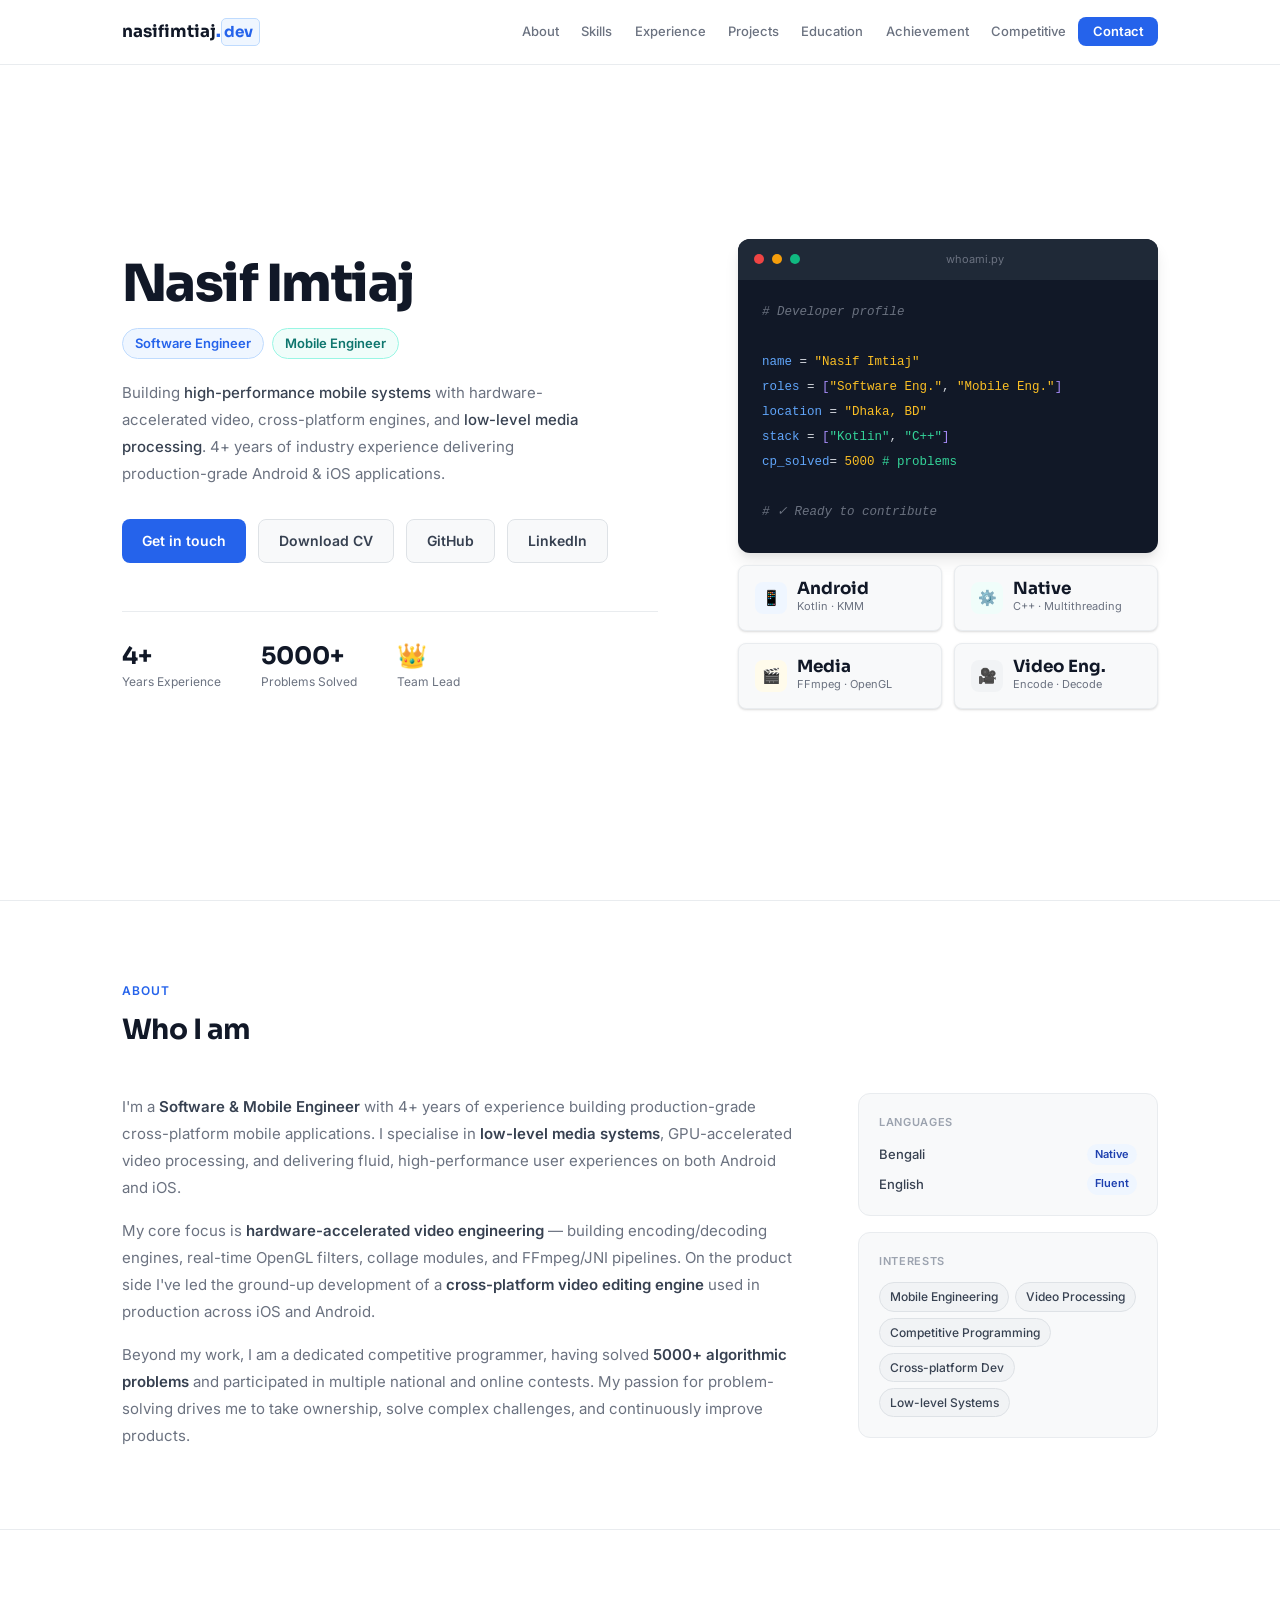
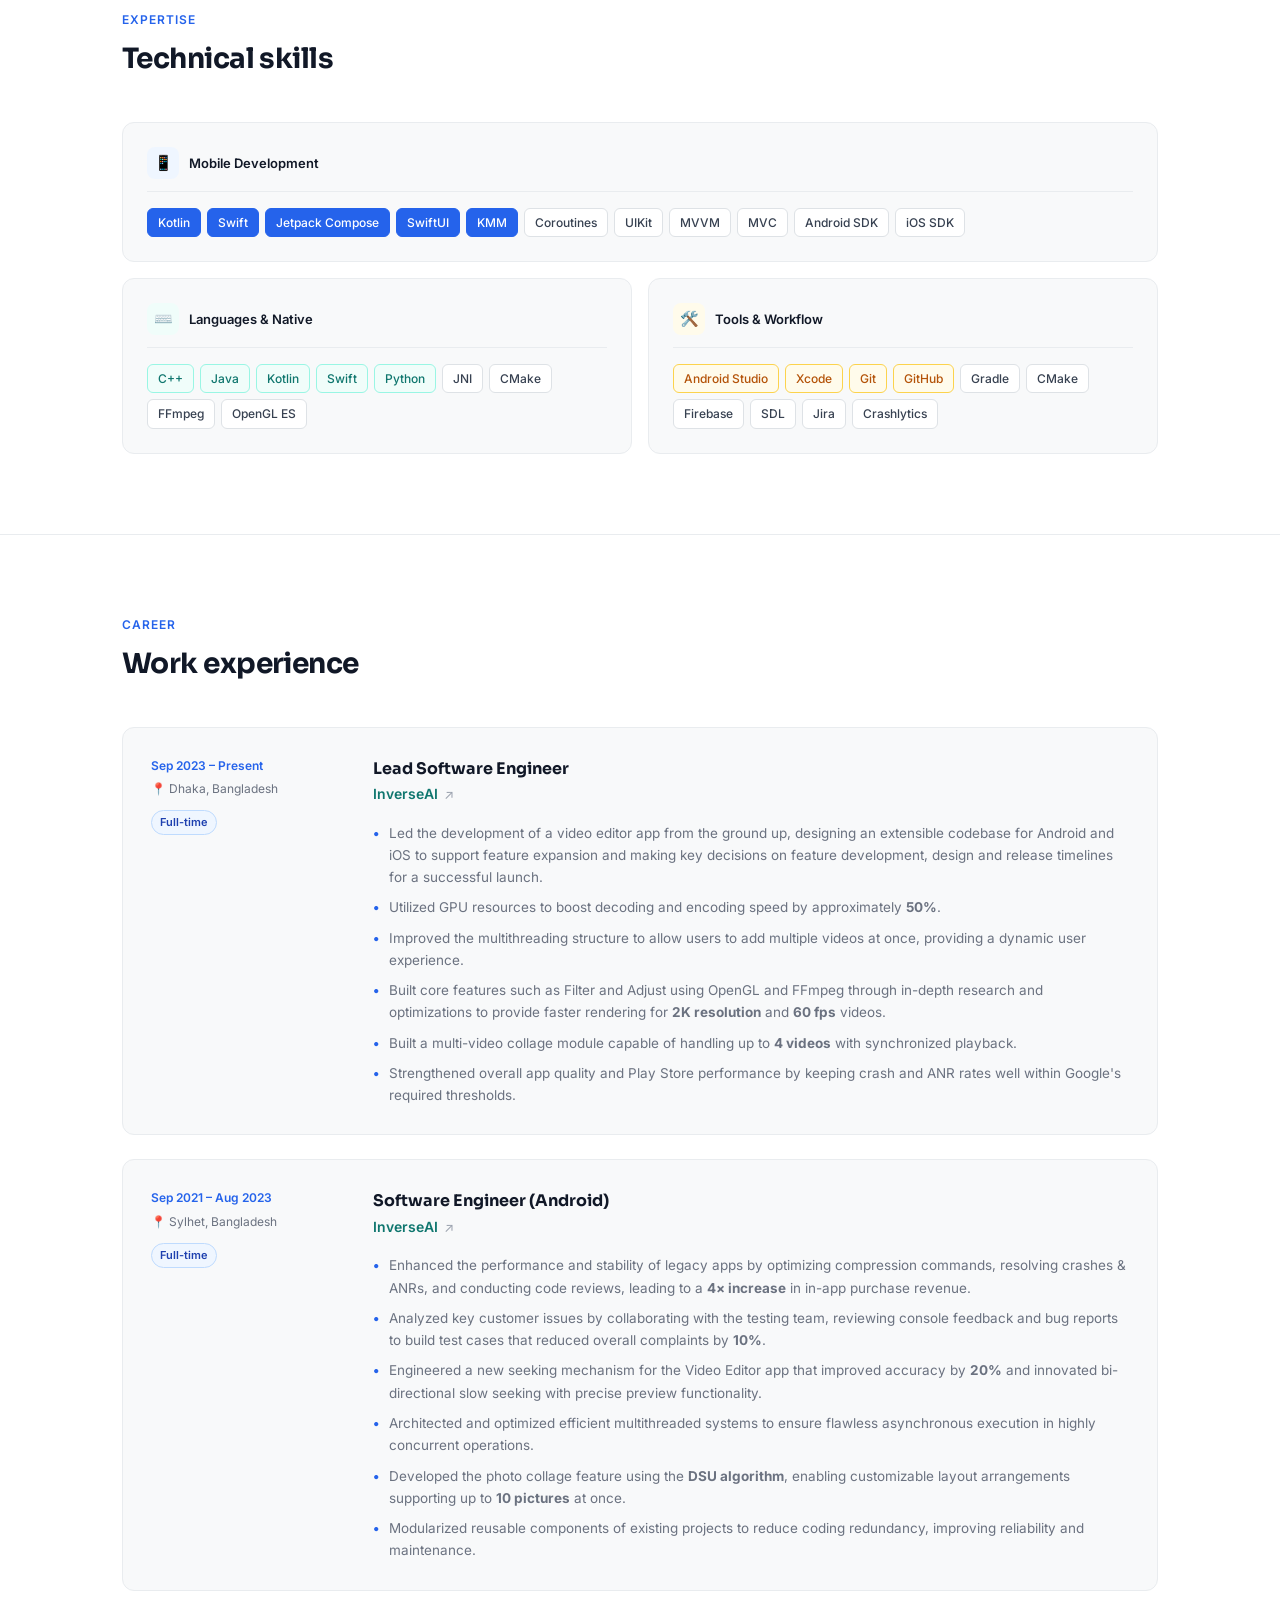
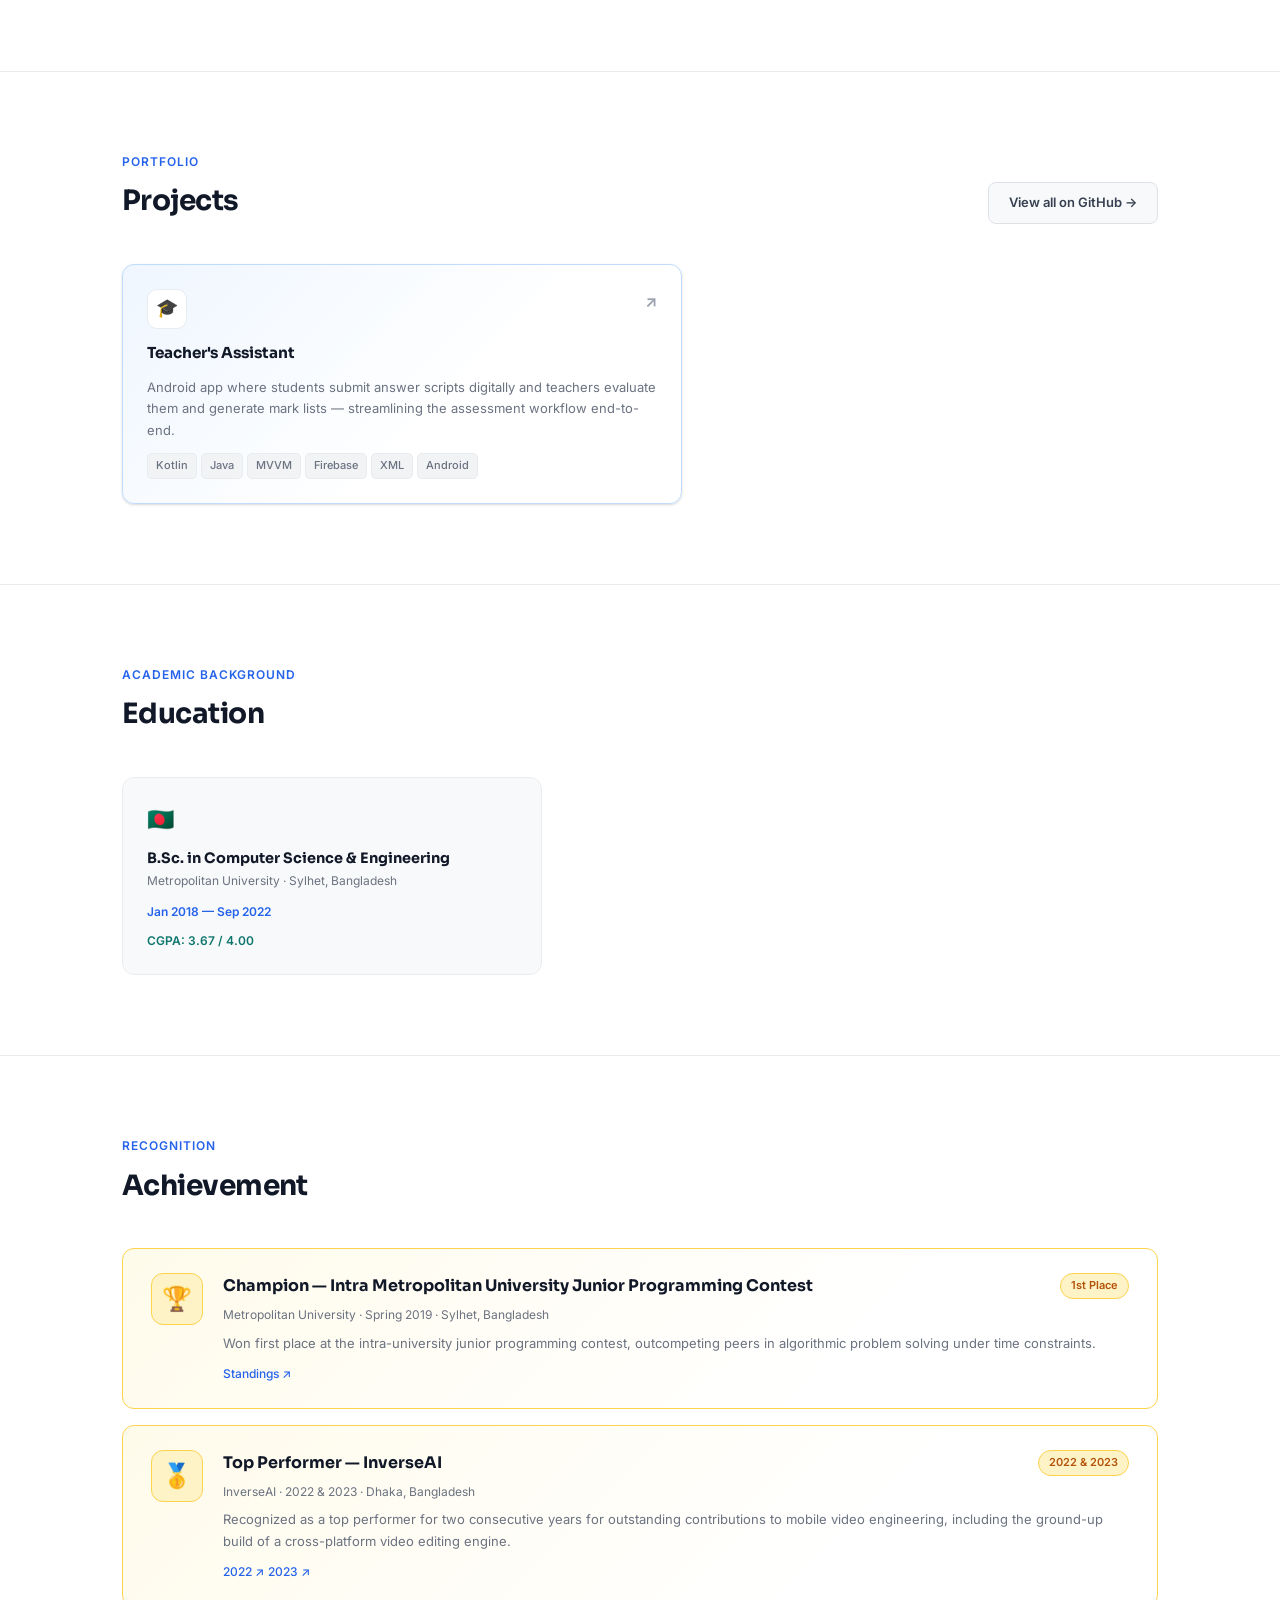
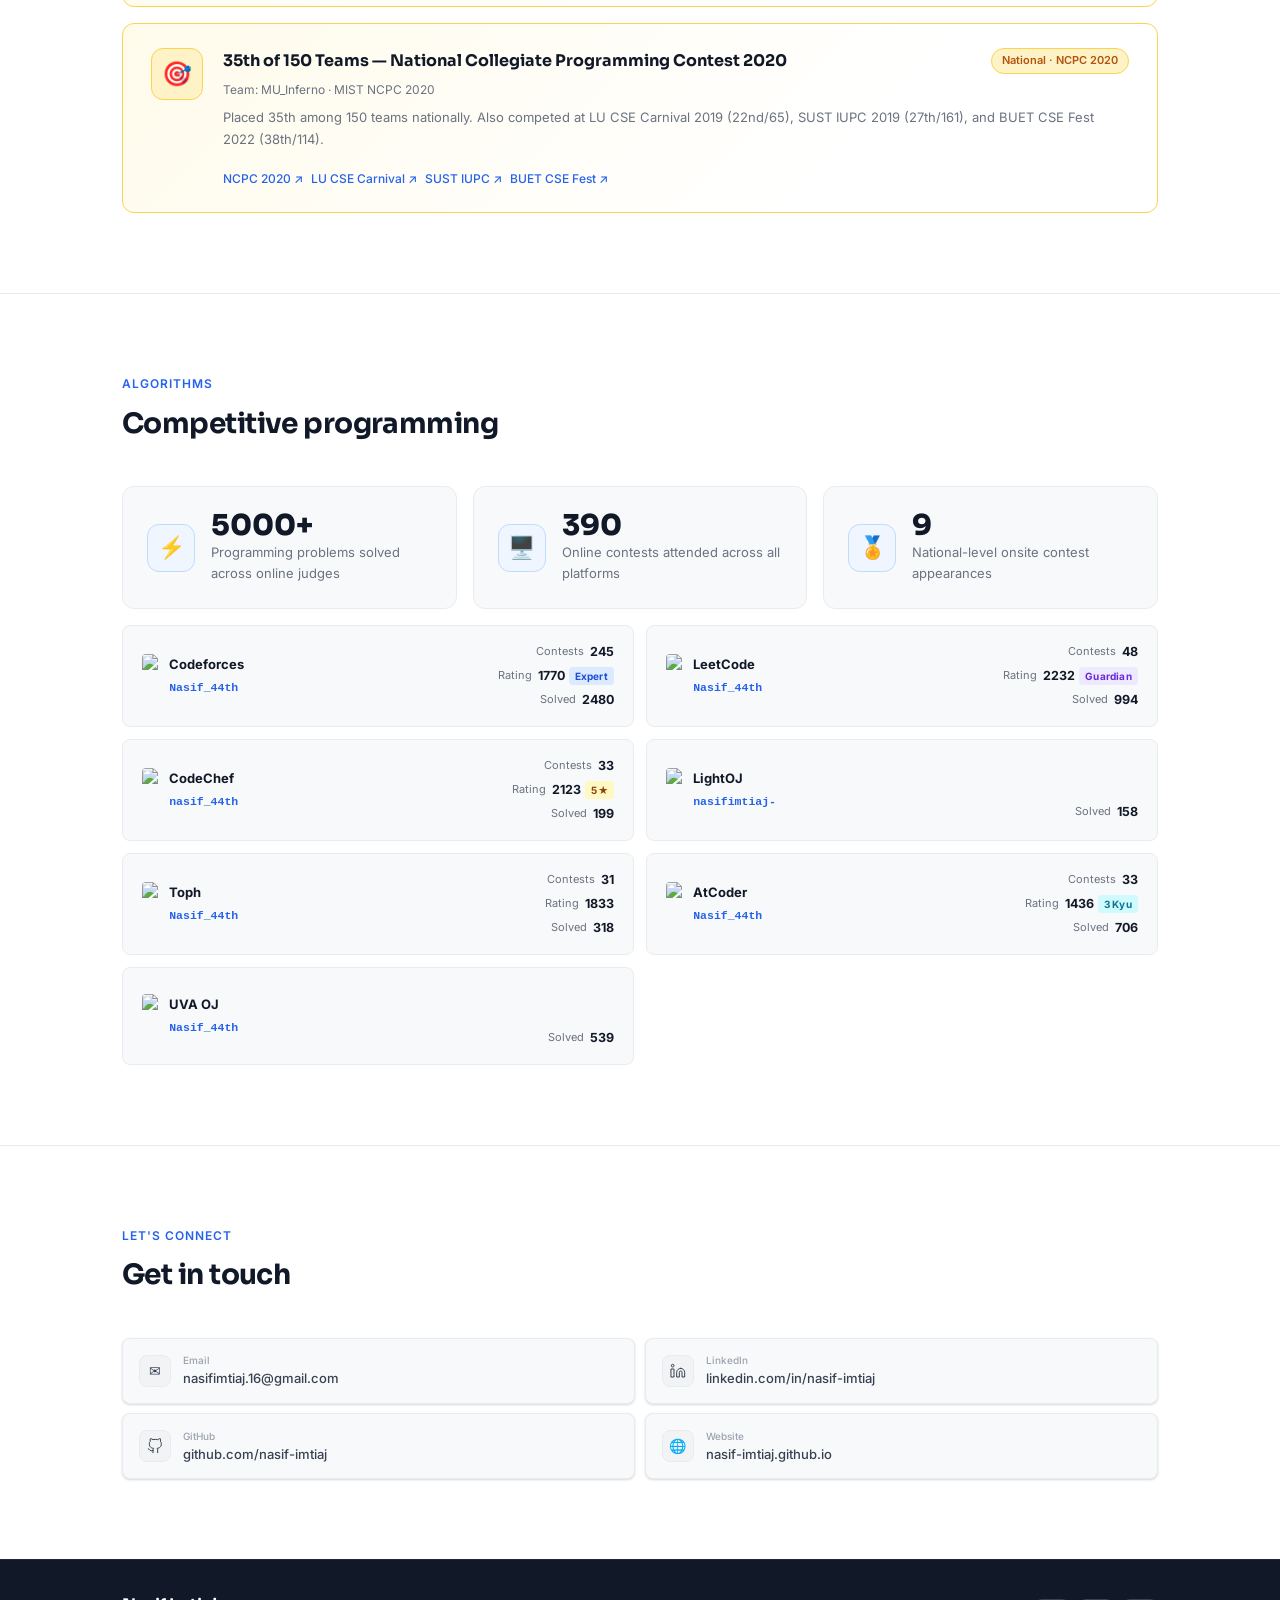
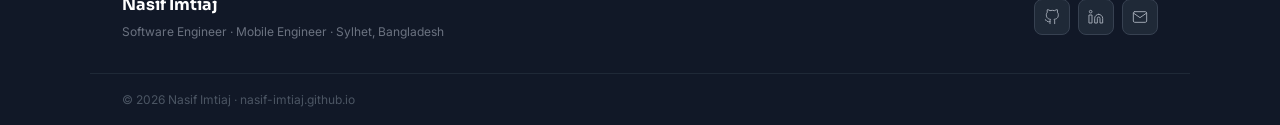
==== index.html @ b43e37ee "Build portfolio site with full content and real CP stats - Complete portfolio with nav, hero, about," ====
<!DOCTYPE html>
<html lang="en">
<head>
  <meta charset="UTF-8">
  <meta name="viewport" content="width=device-width, initial-scale=1.0">
  <title>Nasif Imtiaj — Software &amp; Mobile Engineer</title>
  <meta name="description" content="Software &amp; Mobile Engineer based in Dhaka, Bangladesh. Building high-performance cross-platform mobile systems with hardware-accelerated video, OpenGL, FFmpeg, and Kotlin/Swift.">
  <meta property="og:title" content="Nasif Imtiaj — Software &amp; Mobile Engineer">
  <meta property="og:description" content="Software &amp; Mobile Engineer building high-performance cross-platform mobile systems with hardware-accelerated video, OpenGL, FFmpeg, and Kotlin/Swift.">
  <meta property="og:url" content="https://nasif-imtiaj.github.io">
  <meta property="og:type" content="website">
  <meta name="twitter:card" content="summary">
  <meta name="twitter:title" content="Nasif Imtiaj — Software &amp; Mobile Engineer">
  <meta name="twitter:description" content="Software &amp; Mobile Engineer building high-performance cross-platform mobile systems.">
  <link rel="icon" type="image/svg+xml" href="assets/favicon.svg">
  <link href="https://fonts.googleapis.com/css2?family=Inter:wght@300;400;500;600;700&family=Sora:wght@400;600;700;800&display=swap" rel="stylesheet">
  <link rel="stylesheet" href="assets/css/style.css">
</head>
<body>

<!-- ════════════ NAV ════════════ -->
<nav>
  <div class="nav-inner">
    <a href="#" class="nav-logo">
      <span class="nav-logo-main">nasifimtiaj</span><span class="nav-logo-dot">.</span><span class="nav-logo-ext">dev</span>
    </a>
    <ul class="nav-links">
      <li><a href="#about">About</a></li>
      <li><a href="#skills">Skills</a></li>
      <li><a href="#experience">Experience</a></li>
      <li><a href="#projects">Projects</a></li>
      <li><a href="#education">Education</a></li>
      <li><a href="#achievement">Achievement</a></li>
      <li><a href="#competitive">Competitive</a></li>
      <!-- <li><a href="#publications">Publications</a></li> -->
      <li><a href="#contact" class="nav-cta">Contact</a></li>
    </ul>
    <button class="nav-hamburger" aria-label="Toggle menu" aria-expanded="false">
      <span></span><span></span><span></span>
    </button>
  </div>
</nav>

<!-- ════════════ HERO ════════════ -->
<div class="hero">
  <div class="hero-left">
    <h1 class="f1">Nasif Imtiaj</h1>
    <div class="hero-roles f2">
      <span class="role-chip blue">Software Engineer</span>
      <span class="role-chip teal">Mobile Engineer</span>
    </div>
    <p class="hero-desc f3">
      Building <strong>high-performance mobile systems</strong> with hardware-accelerated video, cross-platform engines, and <strong>low-level media processing</strong>. 4+ years of industry experience delivering production-grade Android &amp; iOS applications.
    </p>
    <div class="hero-actions f4">
      <a href="mailto:nasifimtiaj.16@gmail.com" class="btn btn-primary">Get in touch</a>
      <a href="assets/Nasif-Imtiaj-CV.pdf" class="btn btn-secondary" download>Download CV</a>
      <a href="https://github.com/nasif-imtiaj" class="btn btn-secondary" target="_blank">GitHub</a>
      <a href="https://linkedin.com/in/nasif-imtiaj" class="btn btn-secondary" target="_blank">LinkedIn</a>
    </div>
    <div class="hero-stats f5">
      <div><span class="stat-num">4+</span><span class="stat-label">Years Experience</span></div>
      <div><span class="stat-num">5000+</span><span class="stat-label">Problems Solved</span></div>
      <div><span class="stat-num">👑</span><span class="stat-label">Team Lead</span></div>
    </div>
  </div>

  <div class="hero-right f3">
    <div class="hero-card">
      <div class="hero-card-header">
        <span class="hc-dot hc-red"></span>
        <span class="hc-dot hc-yellow"></span>
        <span class="hc-dot hc-green"></span>
        <span class="hero-card-title">whoami.py</span>
      </div>
      <div class="hero-card-body">
        <div><span class="c-gray"># Developer profile</span></div>
        <div>&nbsp;</div>
        <div><span class="c-blue">name</span>     = <span class="c-yellow">"Nasif Imtiaj"</span></div>
        <div><span class="c-blue">roles</span>    = <span class="c-purple">[</span><span class="c-yellow">"Software Eng."</span>, <span class="c-yellow">"Mobile Eng."</span><span class="c-purple">]</span></div>
        <div><span class="c-blue">location</span> = <span class="c-yellow">"Dhaka, BD"</span></div>
        <div><span class="c-blue">stack</span>    = <span class="c-purple">[</span><span class="c-green">"Kotlin"</span>, <span class="c-green">"C++"</span><span class="c-purple">]</span></div>
        <div><span class="c-blue">cp_solved</span>= <span class="c-yellow">5000</span><span class="c-green"> # problems</span></div>
        <div>&nbsp;</div>
        <div><span class="c-gray"># ✓ Ready to contribute</span></div>
      </div>
    </div>
    <div class="hero-info-grid">
      <div class="info-card">
        <div class="info-icon ii-blue">📱</div>
        <div><div class="info-num">Android</div><div class="info-label">Kotlin · KMM</div></div>
      </div>
      <div class="info-card">
        <div class="info-icon ii-teal">⚙️</div>
        <div><div class="info-num">Native</div><div class="info-label">C++ · Multithreading</div></div>
      </div>
      <div class="info-card">
        <div class="info-icon ii-amber">🎬</div>
        <div><div class="info-num">Media</div><div class="info-label">FFmpeg · OpenGL</div></div>
      </div>
      <div class="info-card">
        <div class="info-icon ii-gray">🎥</div>
        <div><div class="info-num">Video Eng.</div><div class="info-label">Encode · Decode</div></div>
      </div>
    </div>
  </div>
</div>

<!-- ════════════ ABOUT ════════════ -->
<div class="section-wrap">
  <section id="about">
    <div class="section-label">About</div>
    <div class="section-title">Who I am</div>
    <div class="about-layout">
      <div class="about-text">
        <p>
          I'm a <strong>Software &amp; Mobile Engineer</strong> with 4+ years of experience building production-grade cross-platform mobile applications. I specialise in <strong>low-level media systems</strong>, GPU-accelerated video processing, and delivering fluid, high-performance user experiences on both Android and iOS.
        </p>
        <p>
          My core focus is <strong>hardware-accelerated video engineering</strong> — building encoding/decoding engines, real-time OpenGL filters, collage modules, and FFmpeg/JNI pipelines. On the product side I've led the ground-up development of a <strong>cross-platform video editing engine</strong> used in production across iOS and Android.
        </p>
        <p>
          Beyond my work, I am a dedicated competitive programmer, having solved <strong>5000+ algorithmic problems</strong> and participated in multiple national and online contests. My passion for problem-solving drives me to take ownership, solve complex challenges, and continuously improve products.
        </p>
      </div>
      <div>
        <div class="sidebar-card">
          <div class="sidebar-card-title">Languages</div>
          <div class="lang-item">
            <span class="lang-name">Bengali</span>
            <span class="lang-badge">Native</span>
          </div>
          <div class="lang-item">
            <span class="lang-name">English</span>
            <span class="lang-badge">Fluent</span>
          </div>
        </div>
        <div class="sidebar-card">
          <div class="sidebar-card-title">Interests</div>
          <div class="interest-tags">
            <span class="itag">Mobile Engineering</span>
            <span class="itag">Video Processing</span>
            <span class="itag">Competitive Programming</span>
            <span class="itag">Cross-platform Dev</span>
            <span class="itag">Low-level Systems</span>
          </div>
        </div>
      </div>
    </div>
  </section>
</div>

<!-- ════════════ SKILLS ════════════ -->
<div class="section-wrap">
  <section id="skills">
    <div class="section-label">Expertise</div>
    <div class="section-title">Technical skills</div>
    <div class="skills-grid">

      <!-- Primary wide skill card -->
      <div class="skill-card wide">
        <div class="skill-card-header">
          <div class="skill-icon si-blue">📱</div>
          <div class="skill-card-title">Mobile Development</div>
        </div>
        <div class="tag-list">
          <span class="tag primary">Kotlin</span>
          <span class="tag primary">Swift</span>
          <span class="tag primary">Jetpack Compose</span>
          <span class="tag primary">SwiftUI</span>
          <span class="tag primary">KMM</span>
          <span class="tag">Coroutines</span>
          <span class="tag">UIKit</span>
          <span class="tag">MVVM</span>
          <span class="tag">MVC</span>
          <span class="tag">Android SDK</span>
          <span class="tag">iOS SDK</span>
        </div>
      </div>

      <!-- Languages & Frameworks -->
      <div class="skill-card">
        <div class="skill-card-header">
          <div class="skill-icon si-teal">⌨️</div>
          <div class="skill-card-title">Languages &amp; Native</div>
        </div>
        <div class="tag-list">
          <span class="tag teal-tag">C++</span>
          <span class="tag teal-tag">Java</span>
          <span class="tag teal-tag">Kotlin</span>
          <span class="tag teal-tag">Swift</span>
          <span class="tag teal-tag">Python</span>
          <span class="tag">JNI</span>
          <span class="tag">CMake</span>
          <span class="tag">FFmpeg</span>
          <span class="tag">OpenGL ES</span>
        </div>
      </div>

      <!-- Tools & DevOps -->
      <div class="skill-card">
        <div class="skill-card-header">
          <div class="skill-icon si-amber">🛠️</div>
          <div class="skill-card-title">Tools &amp; Workflow</div>
        </div>
        <div class="tag-list">
          <span class="tag amber-tag">Android Studio</span>
          <span class="tag amber-tag">Xcode</span>
          <span class="tag amber-tag">Git</span>
          <span class="tag amber-tag">GitHub</span>
          <span class="tag">Gradle</span>
          <span class="tag">CMake</span>
          <span class="tag">Firebase</span>
          <span class="tag">SDL</span>
          <span class="tag">Jira</span>
          <span class="tag">Crashlytics</span>
        </div>
      </div>

    </div>
  </section>
</div>

<!-- ════════════ EXPERIENCE ════════════ -->
<div class="section-wrap">
  <section id="experience">
    <div class="section-label">Career</div>
    <div class="section-title">Work experience</div>
    <div class="exp-list">

      <div class="exp-card">
        <div class="exp-meta">
          <div class="exp-period">Sep 2023 – Present</div>
          <div class="exp-location">📍 Dhaka, Bangladesh</div>
          <div class="exp-type-badge">Full-time</div>
        </div>
        <div class="exp-content">
          <div class="exp-role">Lead Software Engineer</div>
          <div class="exp-company-row">
            <span class="exp-company">InverseAI</span>
            <a href="#" class="exp-company-link" target="_blank" title="Visit InverseAI">↗</a>
          </div>
          <ul class="exp-bullets">
            <li>Led the development of a video editor app from the ground up, designing an extensible codebase for Android and iOS to support feature expansion and making key decisions on feature development, design and release timelines for a successful launch.</li>
            <li>Utilized GPU resources to boost decoding and encoding speed by approximately <strong>50%</strong>.</li>
            <li>Improved the multithreading structure to allow users to add multiple videos at once, providing a dynamic user experience.</li>
            <li>Built core features such as Filter and Adjust using OpenGL and FFmpeg through in-depth research and optimizations to provide faster rendering for <strong>2K resolution</strong> and <strong>60 fps</strong> videos.</li>
            <li>Built a multi-video collage module capable of handling up to <strong>4 videos</strong> with synchronized playback.</li>
            <li>Strengthened overall app quality and Play Store performance by keeping crash and ANR rates well within Google's required thresholds.</li>
          </ul>
        </div>
      </div>

      <div class="exp-card">
        <div class="exp-meta">
          <div class="exp-period">Sep 2021 – Aug 2023</div>
          <div class="exp-location">📍 Sylhet, Bangladesh</div>
          <div class="exp-type-badge">Full-time</div>
        </div>
        <div class="exp-content">
          <div class="exp-role">Software Engineer (Android)</div>
          <div class="exp-company-row">
            <span class="exp-company">InverseAI</span>
            <a href="#" class="exp-company-link" target="_blank" title="Visit InverseAI">↗</a>
          </div>
          <ul class="exp-bullets">
            <li>Enhanced the performance and stability of legacy apps by optimizing compression commands, resolving crashes &amp; ANRs, and conducting code reviews, leading to a <strong>4× increase</strong> in in-app purchase revenue.</li>
            <li>Analyzed key customer issues by collaborating with the testing team, reviewing console feedback and bug reports to build test cases that reduced overall complaints by <strong>10%</strong>.</li>
            <li>Engineered a new seeking mechanism for the Video Editor app that improved accuracy by <strong>20%</strong> and innovated bi-directional slow seeking with precise preview functionality.</li>
            <li>Architected and optimized efficient multithreaded systems to ensure flawless asynchronous execution in highly concurrent operations.</li>
            <li>Developed the photo collage feature using the <strong>DSU algorithm</strong>, enabling customizable layout arrangements supporting up to <strong>10 pictures</strong> at once.</li>
            <li>Modularized reusable components of existing projects to reduce coding redundancy, improving reliability and maintenance.</li>
          </ul>
        </div>
      </div>

    </div>
  </section>
</div>

<!-- ════════════ PROJECTS ════════════ -->
<div class="section-wrap">
  <section id="projects">
    <div class="section-header-row">
      <div>
        <div class="section-label">Portfolio</div>
        <div class="section-title" style="margin-bottom:0">Projects</div>
      </div>
      <a href="https://github.com/nasif-imtiaj" class="btn btn-secondary" target="_blank" style="font-size:13px;">View all on GitHub →</a>
    </div>
    <div class="projects-grid" style="grid-template-columns: repeat(1, 1fr); max-width: 560px;">

      <a href="https://github.com/Nasif-Imtiaj/Teacher-s-Assistant" class="project-card featured" target="_blank">
        <div class="project-top">
          <div class="project-icon">🎓</div>
          <span class="project-link-icon">↗</span>
        </div>
        <div class="project-name">Teacher's Assistant</div>
        <div class="project-desc">Android app where students submit answer scripts digitally and teachers evaluate them and generate mark lists — streamlining the assessment workflow end-to-end.</div>
        <div class="project-tags">
          <span class="ptag">Kotlin</span>
          <span class="ptag">Java</span>
          <span class="ptag">MVVM</span>
          <span class="ptag">Firebase</span>
          <span class="ptag">XML</span>
          <span class="ptag">Android</span>
        </div>
      </a>

    </div>
  </section>
</div>

<!-- ════════════ EDUCATION ════════════ -->
<div class="section-wrap">
  <section id="education">
    <div class="section-label">Academic background</div>
    <div class="section-title">Education</div>
    <div class="edu-grid" style="grid-template-columns: repeat(1, 1fr); max-width: 420px;">

      <div class="edu-card">
        <span class="edu-flag">🇧🇩</span>
        <div class="edu-degree">B.Sc. in Computer Science &amp; Engineering</div>
        <div class="edu-school">Metropolitan University · Sylhet, Bangladesh</div>
        <div class="edu-period">Jan 2018 — Sep 2022</div>
        <div style="margin-top:0.6rem; font-size:12px; font-weight:600; color:var(--teal);">CGPA: 3.67 / 4.00</div>
      </div>

    </div>
  </section>
</div>

<!-- ════════════ ACHIEVEMENT ════════════ -->
<div class="section-wrap">
  <section id="achievement">
    <div class="section-label">Recognition</div>
    <div class="section-title">Achievement</div>
    <div style="display:flex; flex-direction:column; gap:1rem;">

      <div class="achievement-card">
        <div class="achievement-icon-wrap">🏆</div>
        <div style="flex:1">
          <div class="achievement-top">
            <div class="achievement-title">Champion — Intra Metropolitan University Junior Programming Contest</div>
            <span class="achievement-badge">1st Place</span>
          </div>
          <div class="achievement-sub">Metropolitan University · Spring 2019 · Sylhet, Bangladesh</div>
          <div class="achievement-desc">
            Won first place at the intra-university junior programming contest, outcompeting peers in algorithmic problem solving under time constraints.
          </div>
          <a href="https://toph.co/c/intra-mu-junior-spring-2019/standings" class="achievement-link" target="_blank">Standings ↗</a>
        </div>
      </div>

      <div class="achievement-card">
        <div class="achievement-icon-wrap">🥇</div>
        <div style="flex:1">
          <div class="achievement-top">
            <div class="achievement-title">Top Performer — InverseAI</div>
            <span class="achievement-badge">2022 &amp; 2023</span>
          </div>
          <div class="achievement-sub">InverseAI · 2022 &amp; 2023 · Dhaka, Bangladesh</div>
          <div class="achievement-desc">
            Recognized as a top performer for two consecutive years for outstanding contributions to mobile video engineering, including the ground-up build of a cross-platform video editing engine.
          </div>
          <div class="achievement-links">
            <a href="https://www.linkedin.com/posts/inverse-ai_congratulations-topperformers-profitsharing-activity-7026847256158896128-IwQj/" class="achievement-link" target="_blank">2022 ↗</a>
            <a href="https://drive.google.com/file/d/1XeCXdhx-0fzW2f-8bhC35fJv8a1OlrK4/view" class="achievement-link" target="_blank">2023 ↗</a>
          </div>
        </div>
      </div>

      <div class="achievement-card">
        <div class="achievement-icon-wrap">🎯</div>
        <div style="flex:1">
          <div class="achievement-top">
            <div class="achievement-title">35th of 150 Teams — National Collegiate Programming Contest 2020</div>
            <span class="achievement-badge">National · NCPC 2020</span>
          </div>
          <div class="achievement-sub">Team: MU_Inferno · MIST NCPC 2020</div>
          <div class="achievement-desc">
            Placed 35th among 150 teams nationally. Also competed at LU CSE Carnival 2019 (22nd/65), SUST IUPC 2019 (27th/161), and BUET CSE Fest 2022 (38th/114).
          </div>
          <div style="display:flex; flex-wrap:wrap; gap:0.5rem; margin-top:0.6rem;">
            <a href="https://algo.codemarshal.org/contests/mist-ncpc-2020/standings" class="achievement-link" target="_blank">NCPC 2020 ↗</a>
            <a href="https://toph.co/c/lu-cse-carnival-iupc-2019/standings" class="achievement-link" target="_blank">LU CSE Carnival ↗</a>
            <a href="https://toph.co/c/sust-iupc-2019/standings" class="achievement-link" target="_blank">SUST IUPC ↗</a>
            <a href="https://toph.co/c/buet-inter-university-2022/standings" class="achievement-link" target="_blank">BUET CSE Fest ↗</a>
          </div>
        </div>
      </div>

    </div>
  </section>
</div>

<!-- ════════════ COMPETITIVE PROGRAMMING ════════════ -->
<div class="section-wrap">
  <section id="competitive">
    <div class="section-label">Algorithms</div>
    <div class="section-title">Competitive programming</div>
    <div class="cp-grid">
      <div class="cp-stat-card">
        <div class="cp-stat-icon">⚡</div>
        <div>
          <div class="cp-stat-num">5000+</div>
          <div class="cp-stat-label">Programming problems solved across online judges</div>
        </div>
      </div>
      <div class="cp-stat-card">
        <div class="cp-stat-icon">🖥️</div>
        <div>
          <div class="cp-stat-num">390</div>
          <div class="cp-stat-label">Online contests attended across all platforms</div>
        </div>
      </div>
      <div class="cp-stat-card">
        <div class="cp-stat-icon">🏅</div>
        <div>
          <div class="cp-stat-num">9</div>
          <div class="cp-stat-label">National-level onsite contest appearances</div>
        </div>
      </div>
    </div>
    <div class="cp-platforms">

      <a href="https://codeforces.com/profile/Nasif_44th" class="cp-platform" target="_blank">
        <div class="cp-left">
          <div class="cp-header">
            <img src="https://codeforces.org/s/0/favicon-32x32.png" alt="Codeforces" class="cp-icon">
            <span class="cp-name">Codeforces</span>
          </div>
          <div class="cp-handle">Nasif_44th</div>
        </div>
        <div class="cp-stats">
          <div class="cp-stat-row"><span class="cp-stat-lbl">Contests</span><span class="cp-stat-val">245</span></div>
          <div class="cp-stat-row"><span class="cp-stat-lbl">Rating</span><span class="cp-stat-val">1770 <span class="cp-grade blue">Expert</span></span></div>
          <div class="cp-stat-row"><span class="cp-stat-lbl">Solved</span><span class="cp-stat-val">2480</span></div>
        </div>
      </a>

      <a href="https://leetcode.com/u/Nasif_44th/" class="cp-platform" target="_blank">
        <div class="cp-left">
          <div class="cp-header">
            <img src="https://assets.leetcode.com/static_assets/public/icons/favicon-32x32.png" alt="LeetCode" class="cp-icon">
            <span class="cp-name">LeetCode</span>
          </div>
          <div class="cp-handle">Nasif_44th</div>
        </div>
        <div class="cp-stats">
          <div class="cp-stat-row"><span class="cp-stat-lbl">Contests</span><span class="cp-stat-val">48</span></div>
          <div class="cp-stat-row"><span class="cp-stat-lbl">Rating</span><span class="cp-stat-val">2232 <span class="cp-grade purple">Guardian</span></span></div>
          <div class="cp-stat-row"><span class="cp-stat-lbl">Solved</span><span class="cp-stat-val">994</span></div>
        </div>
      </a>

      <a href="https://www.codechef.com/users/nasif_44th" class="cp-platform" target="_blank">
        <div class="cp-left">
          <div class="cp-header">
            <img src="https://www.codechef.com/favicon.ico" alt="CodeChef" class="cp-icon">
            <span class="cp-name">CodeChef</span>
          </div>
          <div class="cp-handle">nasif_44th</div>
        </div>
        <div class="cp-stats">
          <div class="cp-stat-row"><span class="cp-stat-lbl">Contests</span><span class="cp-stat-val">33</span></div>
          <div class="cp-stat-row"><span class="cp-stat-lbl">Rating</span><span class="cp-stat-val">2123 <span class="cp-grade gold">5★</span></span></div>
          <div class="cp-stat-row"><span class="cp-stat-lbl">Solved</span><span class="cp-stat-val">199</span></div>
        </div>
      </a>

      <a href="https://lightoj.com/user/nasifimtiaj-" class="cp-platform" target="_blank">
        <div class="cp-left">
          <div class="cp-header">
            <img src="https://lightoj.com/favicon.ico" alt="LightOJ" class="cp-icon">
            <span class="cp-name">LightOJ</span>
          </div>
          <div class="cp-handle">nasifimtiaj-</div>
        </div>
        <div class="cp-stats">
          <div class="cp-stat-row cp-stat-spacer"></div>
          <div class="cp-stat-row cp-stat-spacer"></div>
          <div class="cp-stat-row"><span class="cp-stat-lbl">Solved</span><span class="cp-stat-val">158</span></div>
        </div>
      </a>

      <a href="https://toph.co/u/Nasif_44th" class="cp-platform" target="_blank">
        <div class="cp-left">
          <div class="cp-header">
            <img src="https://toph.co/favicon.ico" alt="Toph" class="cp-icon">
            <span class="cp-name">Toph</span>
          </div>
          <div class="cp-handle">Nasif_44th</div>
        </div>
        <div class="cp-stats">
          <div class="cp-stat-row"><span class="cp-stat-lbl">Contests</span><span class="cp-stat-val">31</span></div>
          <div class="cp-stat-row"><span class="cp-stat-lbl">Rating</span><span class="cp-stat-val">1833</span></div>
          <div class="cp-stat-row"><span class="cp-stat-lbl">Solved</span><span class="cp-stat-val">318</span></div>
        </div>
      </a>

      <a href="https://atcoder.jp/users/Nasif_44th" class="cp-platform" target="_blank">
        <div class="cp-left">
          <div class="cp-header">
            <img src="https://img.atcoder.jp/assets/favicon.png" alt="AtCoder" class="cp-icon">
            <span class="cp-name">AtCoder</span>
          </div>
          <div class="cp-handle">Nasif_44th</div>
        </div>
        <div class="cp-stats">
          <div class="cp-stat-row"><span class="cp-stat-lbl">Contests</span><span class="cp-stat-val">33</span></div>
          <div class="cp-stat-row"><span class="cp-stat-lbl">Rating</span><span class="cp-stat-val">1436 <span class="cp-grade cyan">3 Kyu</span></span></div>
          <div class="cp-stat-row"><span class="cp-stat-lbl">Solved</span><span class="cp-stat-val">706</span></div>
        </div>
      </a>

      <a href="https://uhunt.onlinejudge.org/id/964513" class="cp-platform" target="_blank">
        <div class="cp-left">
          <div class="cp-header">
            <img src="https://uhunt.onlinejudge.org/images/uva-rounded.png" alt="UVA OJ" class="cp-icon">
            <span class="cp-name">UVA OJ</span>
          </div>
          <div class="cp-handle">Nasif_44th</div>
        </div>
        <div class="cp-stats">
          <div class="cp-stat-row cp-stat-spacer"></div>
          <div class="cp-stat-row cp-stat-spacer"></div>
          <div class="cp-stat-row"><span class="cp-stat-lbl">Solved</span><span class="cp-stat-val">539</span></div>
        </div>
      </a>

    </div>
  </section>
</div>

<!-- ════════════ PUBLICATIONS (hidden — uncomment when you have publications) ════════════
<div class="section-wrap">
  <section id="publications">
    <div class="section-label">Research</div>
    <div class="section-title">Publications</div>
    <div class="pub-list">
    </div>
  </section>
</div>
-->

<!-- ════════════ CONTACT ════════════ -->
<div class="section-wrap">
  <section id="contact">
    <div class="section-label">Let's connect</div>
    <div class="section-title">Get in touch</div>
    <p class="contact-intro" style="display:none">
      I'm currently looking for <strong>full-time Software &amp; Mobile Engineer roles</strong>. Feel free to reach out!
    </p>
    <div class="contact-grid">

      <a href="mailto:nasifimtiaj.16@gmail.com" class="contact-link">
        <div class="cl-icon">✉</div>
        <div class="cl-value">
          <span class="cl-label">Email</span>
          <span class="cl-text">nasifimtiaj.16@gmail.com</span>
        </div>
      </a>

      <a href="https://linkedin.com/in/nasif-imtiaj" class="contact-link" target="_blank">
        <div class="cl-icon">
          <svg viewBox="0 0 24 24" fill="none" xmlns="http://www.w3.org/2000/svg">
            <path d="M16 8a6 6 0 016 6v7h-4v-7a2 2 0 00-2-2 2 2 0 00-2 2v7h-4v-7a6 6 0 016-6z" stroke="#374151" stroke-width="1.5" stroke-linecap="round" stroke-linejoin="round"/>
            <rect x="2" y="9" width="4" height="12" stroke="#374151" stroke-width="1.5" stroke-linecap="round" stroke-linejoin="round"/>
            <circle cx="4" cy="4" r="2" stroke="#374151" stroke-width="1.5"/>
          </svg>
        </div>
        <div class="cl-value">
          <span class="cl-label">LinkedIn</span>
          <span class="cl-text">linkedin.com/in/nasif-imtiaj</span>
        </div>
      </a>

      <a href="https://github.com/nasif-imtiaj" class="contact-link" target="_blank">
        <div class="cl-icon">
          <svg viewBox="0 0 24 24" fill="none" xmlns="http://www.w3.org/2000/svg">
            <path d="M9 19c-5 1.5-5-2.5-7-3m14 6v-3.87a3.37 3.37 0 00-.94-2.61c3.14-.35 6.44-1.54 6.44-7A5.44 5.44 0 0020 4.77 5.07 5.07 0 0019.91 1S18.73.65 16 2.48a13.38 13.38 0 00-7 0C6.27.65 5.09 1 5.09 1A5.07 5.07 0 005 4.77a5.44 5.44 0 00-1.5 3.78c0 5.42 3.3 6.61 6.44 7A3.37 3.37 0 009 18.13V22" stroke="#374151" stroke-width="1.5" stroke-linecap="round" stroke-linejoin="round"/>
          </svg>
        </div>
        <div class="cl-value">
          <span class="cl-label">GitHub</span>
          <span class="cl-text">github.com/nasif-imtiaj</span>
        </div>
      </a>

      <a href="https://nasif-imtiaj.github.io" class="contact-link" target="_blank">
        <div class="cl-icon">🌐</div>
        <div class="cl-value">
          <span class="cl-label">Website</span>
          <span class="cl-text">nasif-imtiaj.github.io</span>
        </div>
      </a>

    </div>
  </section>
</div>

<!-- ════════════ FOOTER ════════════ -->
<footer>
  <div class="footer-inner">
    <div class="footer-left">
      <div class="footer-name">Nasif Imtiaj</div>
      <div class="footer-tagline">Software Engineer · Mobile Engineer · Sylhet, Bangladesh</div>
    </div>
    <div class="footer-right">
      <div class="footer-socials">
        <a href="https://github.com/nasif-imtiaj" class="footer-social-btn" target="_blank" title="GitHub">
          <svg viewBox="0 0 24 24" fill="none" xmlns="http://www.w3.org/2000/svg">
            <path d="M9 19c-5 1.5-5-2.5-7-3m14 6v-3.87a3.37 3.37 0 00-.94-2.61c3.14-.35 6.44-1.54 6.44-7A5.44 5.44 0 0020 4.77 5.07 5.07 0 0019.91 1S18.73.65 16 2.48a13.38 13.38 0 00-7 0C6.27.65 5.09 1 5.09 1A5.07 5.07 0 005 4.77a5.44 5.44 0 00-1.5 3.78c0 5.42 3.3 6.61 6.44 7A3.37 3.37 0 009 18.13V22" stroke="#9ca3af" stroke-width="1.5" stroke-linecap="round" stroke-linejoin="round"/>
          </svg>
        </a>
        <a href="https://linkedin.com/in/nasif-imtiaj" class="footer-social-btn" target="_blank" title="LinkedIn">
          <svg viewBox="0 0 24 24" fill="none" xmlns="http://www.w3.org/2000/svg">
            <path d="M16 8a6 6 0 016 6v7h-4v-7a2 2 0 00-2-2 2 2 0 00-2 2v7h-4v-7a6 6 0 016-6z" stroke="#9ca3af" stroke-width="1.5" stroke-linecap="round" stroke-linejoin="round"/>
            <rect x="2" y="9" width="4" height="12" stroke="#9ca3af" stroke-width="1.5" stroke-linecap="round" stroke-linejoin="round"/>
            <circle cx="4" cy="4" r="2" stroke="#9ca3af" stroke-width="1.5"/>
          </svg>
        </a>
        <a href="mailto:nasifimtiaj.16@gmail.com" class="footer-social-btn" title="Email">
          <svg viewBox="0 0 24 24" fill="none" xmlns="http://www.w3.org/2000/svg">
            <path d="M4 4h16c1.1 0 2 .9 2 2v12c0 1.1-.9 2-2 2H4c-1.1 0-2-.9-2-2V6c0-1.1.9-2 2-2z" stroke="#9ca3af" stroke-width="1.5" stroke-linecap="round" stroke-linejoin="round"/>
            <polyline points="22,6 12,13 2,6" stroke="#9ca3af" stroke-width="1.5" stroke-linecap="round" stroke-linejoin="round"/>
          </svg>
        </a>
      </div>
    </div>
  </div>
  <div class="footer-bottom">
    <span class="footer-copy">© 2026 Nasif Imtiaj · nasif-imtiaj.github.io</span>
  </div>
</footer>

<script src="assets/js/main.js"></script>
</body>
</html>
---- assets/css/style.css ----
*, *::before, *::after { box-sizing: border-box; margin: 0; padding: 0; }

:root {
  --bg: #ffffff;
  --surface: #f8f9fa;
  --surface2: #f1f3f5;
  --border: #e9ecef;
  --border2: #dee2e6;
  --accent: #2563eb;
  --accent-hover: #1d4ed8;
  --accent-light: #eff6ff;
  --accent-text: #1e40af;
  --teal: #0f766e;
  --teal-light: #f0fdfa;
  --amber: #b45309;
  --amber-light: #fffbeb;
  --text: #111827;
  --text2: #374151;
  --muted: #6b7280;
  --muted2: #9ca3af;
  --sans: 'Inter', sans-serif;
  --display: 'Sora', sans-serif;
  --radius: 8px;
  --radius-lg: 12px;
  --shadow: 0 1px 3px rgba(0,0,0,0.1), 0 1px 2px rgba(0,0,0,0.06);
  --shadow-md: 0 4px 6px rgba(0,0,0,0.07), 0 2px 4px rgba(0,0,0,0.06);
  --shadow-lg: 0 10px 15px rgba(0,0,0,0.07), 0 4px 6px rgba(0,0,0,0.05);
}

html { scroll-behavior: smooth; scroll-padding-top: 64px; }

body {
  background: var(--bg);
  color: var(--text);
  font-family: var(--sans);
  font-size: 14px;
  line-height: 1.6;
  -webkit-font-smoothing: antialiased;
}

/* ── NAV ── */
nav {
  position: fixed;
  top: 0; left: 0; right: 0;
  z-index: 100;
  background: rgba(255,255,255,0.95);
  backdrop-filter: blur(12px);
  border-bottom: 1px solid var(--border);
}

.nav-inner {
  max-width: 1100px;
  margin: 0 auto;
  padding: 0 2rem;
  height: 64px;
  display: flex;
  align-items: center;
  justify-content: space-between;
}

.nav-logo {
  font-family: var(--display);
  font-weight: 700;
  font-size: 1.05rem;
  color: var(--text);
  text-decoration: none;
  display: flex;
  align-items: center;
  gap: 0;
  flex-shrink: 0;
}

.nav-logo-main { color: var(--text); }
.nav-logo-dot { color: var(--accent); font-weight: 800; }
.nav-logo-ext {
  color: var(--accent);
  background: var(--accent-light);
  padding: 1px 6px 1px 2px;
  border-radius: 5px;
  font-size: 0.95rem;
  border: 1px solid #bfdbfe;
}

.nav-links {
  display: flex;
  align-items: center;
  gap: 0.1rem;
  list-style: none;
}

.nav-links a {
  color: var(--muted);
  text-decoration: none;
  font-size: 13px;
  font-weight: 500;
  padding: 0.4rem 0.65rem;
  border-radius: var(--radius);
  transition: color 0.15s, background 0.15s;
  white-space: nowrap;
}
.nav-links a:hover { color: var(--text); background: var(--surface); }
.nav-links a.active { color: var(--text); font-weight: 600; }

.nav-cta {
  background: var(--accent) !important;
  color: #fff !important;
  border-radius: var(--radius) !important;
  padding: 0.4rem 0.9rem !important;
  font-weight: 600 !important;
}
.nav-cta:hover { background: var(--accent-hover) !important; }

.nav-hamburger {
  display: none;
  flex-direction: column;
  justify-content: center;
  gap: 5px;
  width: 36px;
  height: 36px;
  background: none;
  border: 1px solid var(--border2);
  border-radius: var(--radius);
  cursor: pointer;
  padding: 6px;
  flex-shrink: 0;
}
.nav-hamburger span {
  display: block;
  height: 2px;
  background: var(--text2);
  border-radius: 2px;
  transition: transform 0.2s, opacity 0.2s;
}
.nav-hamburger.open span:nth-child(1) { transform: translateY(7px) rotate(45deg); }
.nav-hamburger.open span:nth-child(2) { opacity: 0; }
.nav-hamburger.open span:nth-child(3) { transform: translateY(-7px) rotate(-45deg); }

/* ── HERO ── */
.hero {
  max-width: 1100px;
  margin: 0 auto;
  padding: 8rem 2rem 5rem;
  display: grid;
  grid-template-columns: 1fr 420px;
  gap: 5rem;
  align-items: center;
  min-height: 100vh;
}

.hero-badge {
  display: inline-flex;
  align-items: center;
  gap: 6px;
  background: var(--accent-light);
  color: var(--accent-text);
  font-size: 12px;
  font-weight: 600;
  padding: 5px 12px;
  border-radius: 100px;
  margin-bottom: 1.5rem;
  border: 1px solid #bfdbfe;
}

.hero-badge-dot {
  width: 6px; height: 6px;
  border-radius: 50%;
  background: var(--accent);
  animation: blink 2s ease-in-out infinite;
}
@keyframes blink { 0%,100%{opacity:1} 50%{opacity:0.3} }

.hero h1 {
  font-family: var(--display);
  font-size: clamp(2.2rem, 4vw, 3.4rem);
  font-weight: 800;
  line-height: 1.1;
  letter-spacing: -0.03em;
  color: var(--text);
  margin-bottom: 1rem;
}

.hero h1 span { color: var(--accent); }

.hero-roles {
  display: flex;
  gap: 0.5rem;
  flex-wrap: wrap;
  margin-bottom: 1.25rem;
}

.role-chip {
  font-size: 13px;
  font-weight: 600;
  padding: 4px 12px;
  border-radius: 100px;
  border: 1.5px solid;
}
.role-chip.blue { color: var(--accent); border-color: #bfdbfe; background: var(--accent-light); }
.role-chip.teal { color: var(--teal); border-color: #99f6e4; background: var(--teal-light); }
.role-chip.amber { color: var(--amber); border-color: #fcd34d; background: var(--amber-light); }

.hero-desc {
  font-size: 15px;
  color: var(--muted);
  line-height: 1.8;
  max-width: 480px;
  margin-bottom: 2rem;
}
.hero-desc strong { color: var(--text2); font-weight: 500; }

.hero-actions {
  display: flex;
  gap: 0.75rem;
  flex-wrap: wrap;
  margin-bottom: 3rem;
}

.btn {
  display: inline-flex;
  align-items: center;
  gap: 6px;
  padding: 0.6rem 1.25rem;
  border-radius: var(--radius);
  font-family: var(--sans);
  font-size: 14px;
  font-weight: 600;
  text-decoration: none;
  transition: all 0.15s;
  cursor: pointer;
  border: none;
  white-space: nowrap;
}

.btn-primary { background: var(--accent); color: #fff; }
.btn-primary:hover { background: var(--accent-hover); transform: translateY(-1px); box-shadow: var(--shadow-md); }
.btn-secondary { background: var(--surface); color: var(--text2); border: 1px solid var(--border2); }
.btn-secondary:hover { border-color: var(--accent); color: var(--accent); transform: translateY(-1px); }

.hero-stats {
  display: flex;
  gap: 2.5rem;
  padding-top: 2rem;
  border-top: 1px solid var(--border);
  flex-wrap: wrap;
}

.stat-num { font-family: var(--display); font-size: 1.5rem; font-weight: 700; color: var(--text); display: block; line-height: 1; margin-bottom: 2px; }
.stat-label { font-size: 12px; color: var(--muted); }

.hero-card {
  background: var(--text);
  border-radius: var(--radius-lg);
  overflow: hidden;
  box-shadow: var(--shadow-lg);
}

.hero-card-header {
  background: #1f2937;
  padding: 0.75rem 1rem;
  display: flex;
  align-items: center;
  gap: 8px;
}

.hc-dot { width: 10px; height: 10px; border-radius: 50%; }
.hc-red { background: #ef4444; }
.hc-yellow { background: #f59e0b; }
.hc-green { background: #10b981; }
.hero-card-title { font-size: 11px; color: #6b7280; margin: 0 auto; }

.hero-card-body {
  padding: 1.25rem 1.5rem 1.75rem;
  font-family: 'Courier New', monospace;
  font-size: 12.5px;
  line-height: 2;
  color: #d1d5db;
}

.c-green { color: #34d399; }
.c-blue { color: #60a5fa; }
.c-yellow { color: #fbbf24; }
.c-purple { color: #a78bfa; }
.c-gray { color: #6b7280; font-style: italic; }

.hero-info-grid {
  display: grid;
  grid-template-columns: 1fr 1fr;
  gap: 0.75rem;
  margin-top: 0.75rem;
}

.info-card {
  background: var(--surface);
  border: 1px solid var(--border);
  border-radius: var(--radius);
  padding: 0.9rem 1rem;
  display: flex;
  align-items: center;
  gap: 10px;
  box-shadow: var(--shadow);
}

.info-icon { width: 32px; height: 32px; border-radius: 8px; display: flex; align-items: center; justify-content: center; font-size: 15px; flex-shrink: 0; }
.ii-blue { background: var(--accent-light); }
.ii-teal { background: var(--teal-light); }
.ii-amber { background: var(--amber-light); }
.ii-gray { background: var(--surface2); }

.info-num { font-family: var(--display); font-size: 1.05rem; font-weight: 700; color: var(--text); line-height: 1; }
.info-label { font-size: 11px; color: var(--muted); margin-top: 1px; }

/* ── SECTIONS ── */
.section-wrap { border-top: 1px solid var(--border); }
section { max-width: 1100px; margin: 0 auto; padding: 5rem 2rem; }

.section-label {
  font-size: 12px;
  font-weight: 600;
  letter-spacing: 0.08em;
  text-transform: uppercase;
  color: var(--accent);
  margin-bottom: 0.5rem;
}

.section-title {
  font-family: var(--display);
  font-size: 1.75rem;
  font-weight: 700;
  color: var(--text);
  letter-spacing: -0.02em;
  margin-bottom: 2.5rem;
}

.section-header-row {
  display: flex;
  align-items: flex-end;
  justify-content: space-between;
  margin-bottom: 2.5rem;
}
.section-header-row .section-title { margin-bottom: 0; }

/* ── ABOUT ── */
.about-layout { display: grid; grid-template-columns: 1fr 300px; gap: 4rem; align-items: start; }

.about-text p { font-size: 15px; color: var(--muted); line-height: 1.8; margin-bottom: 1rem; }
.about-text p:last-child { margin-bottom: 0; }
.about-text strong { color: var(--text2); font-weight: 600; }

.sidebar-card {
  background: var(--surface);
  border: 1px solid var(--border);
  border-radius: var(--radius-lg);
  padding: 1.25rem;
  margin-bottom: 1rem;
}
.sidebar-card:last-child { margin-bottom: 0; }
.sidebar-card-title { font-size: 11px; font-weight: 600; text-transform: uppercase; letter-spacing: 0.06em; color: var(--muted2); margin-bottom: 0.75rem; }

.lang-item { display: flex; align-items: center; justify-content: space-between; margin-bottom: 0.5rem; }
.lang-item:last-child { margin-bottom: 0; }
.lang-name { font-size: 13px; font-weight: 500; color: var(--text2); }
.lang-badge { font-size: 11px; font-weight: 600; padding: 2px 8px; border-radius: 100px; background: var(--accent-light); color: var(--accent-text); }

.interest-tags { display: flex; flex-wrap: wrap; gap: 6px; }
.itag { font-size: 12px; padding: 4px 10px; border-radius: 100px; background: var(--surface2); color: var(--text2); border: 1px solid var(--border2); font-weight: 500; }

/* ── SKILLS ── */
.skills-grid { display: grid; grid-template-columns: repeat(2, 1fr); gap: 1rem; }

.skill-card {
  background: var(--surface);
  border: 1px solid var(--border);
  border-radius: var(--radius-lg);
  padding: 1.5rem;
  transition: box-shadow 0.2s, border-color 0.2s;
}
.skill-card:hover { box-shadow: var(--shadow-md); border-color: var(--border2); }
.skill-card.wide { grid-column: 1 / -1; }

.skill-card-header { display: flex; align-items: center; gap: 10px; margin-bottom: 1rem; padding-bottom: 0.75rem; border-bottom: 1px solid var(--border); }
.skill-icon { width: 32px; height: 32px; border-radius: 8px; display: flex; align-items: center; justify-content: center; font-size: 15px; }
.si-blue { background: var(--accent-light); }
.si-teal { background: var(--teal-light); }
.si-amber { background: var(--amber-light); }
.si-purple { background: #f5f3ff; }
.tag.purple-tag { background: #f5f3ff; color: #7c3aed; border-color: #ddd6fe; }
.tag.purple-tag:hover { background: #ede9fe; }
.skill-card-title { font-size: 13px; font-weight: 600; color: var(--text); }

.tag-list { display: flex; flex-wrap: wrap; gap: 6px; }

.tag { font-size: 12px; font-weight: 500; padding: 4px 10px; border-radius: 6px; border: 1px solid var(--border2); color: var(--text2); background: #fff; transition: all 0.15s; }
.tag:hover { border-color: var(--accent); color: var(--accent); background: var(--accent-light); }
.tag.primary { background: var(--accent); color: #fff; border-color: var(--accent); }
.tag.primary:hover { background: var(--accent-hover); }
.tag.teal-tag { background: var(--teal-light); color: var(--teal); border-color: #99f6e4; }
.tag.amber-tag { background: var(--amber-light); color: var(--amber); border-color: #fcd34d; }

/* ── EXPERIENCE ── */
.exp-list { display: flex; flex-direction: column; gap: 1.5rem; }

.exp-card {
  background: var(--surface);
  border: 1px solid var(--border);
  border-radius: var(--radius-lg);
  padding: 1.75rem;
  display: grid;
  grid-template-columns: 190px 1fr;
  gap: 2rem;
  transition: box-shadow 0.2s, border-color 0.2s;
}
.exp-card:hover { box-shadow: var(--shadow-md); border-color: var(--border2); }

.exp-period { font-size: 12px; font-weight: 600; color: var(--accent); margin-bottom: 4px; }
.exp-location { font-size: 12px; color: var(--muted); margin-bottom: 0.75rem; }
.exp-type-badge { display: inline-flex; align-items: center; font-size: 11px; font-weight: 600; padding: 3px 8px; border-radius: 100px; background: var(--accent-light); color: var(--accent-text); border: 1px solid #bfdbfe; }

.exp-role { font-family: var(--display); font-size: 1rem; font-weight: 700; color: var(--text); margin-bottom: 2px; }

.exp-company-row {
  display: flex;
  align-items: center;
  gap: 6px;
  margin-bottom: 1rem;
}

.exp-company { font-size: 14px; font-weight: 600; color: var(--teal); }

.exp-company-link {
  display: inline-flex;
  align-items: center;
  color: var(--muted2);
  text-decoration: none;
  font-size: 13px;
  transition: color 0.15s;
}
.exp-company-link:hover { color: var(--accent); }

.exp-bullets { list-style: none; display: flex; flex-direction: column; gap: 0.5rem; }
.exp-bullets li { font-size: 13.5px; color: var(--muted); padding-left: 1rem; position: relative; line-height: 1.65; }
.exp-bullets li::before { content: '•'; position: absolute; left: 0; color: var(--accent); font-weight: 700; }

/* ── PROJECTS ── */
.projects-grid {
  display: grid;
  grid-template-columns: repeat(2, 1fr);
  gap: 1.25rem;
}

.project-card {
  background: var(--surface);
  border: 1px solid var(--border);
  border-radius: var(--radius-lg);
  padding: 1.5rem;
  display: flex;
  flex-direction: column;
  gap: 0.75rem;
  text-decoration: none;
  color: inherit;
  transition: box-shadow 0.2s, border-color 0.2s, transform 0.2s;
  box-shadow: var(--shadow);
}
.project-card:hover { box-shadow: var(--shadow-lg); border-color: var(--accent); transform: translateY(-2px); }
.project-card.featured { background: linear-gradient(135deg, var(--accent-light) 0%, #fff 60%); border-color: #bfdbfe; }

.project-top { display: flex; align-items: flex-start; justify-content: space-between; }
.project-icon { width: 40px; height: 40px; border-radius: 10px; display: flex; align-items: center; justify-content: center; font-size: 18px; border: 1px solid var(--border); background: #fff; }
.project-link-icon { color: var(--muted2); font-size: 16px; font-weight: 700; transition: color 0.15s, transform 0.15s; }
.project-card:hover .project-link-icon { color: var(--accent); transform: translate(2px,-2px); }
.project-name { font-family: var(--display); font-size: 0.95rem; font-weight: 700; color: var(--text); }
.project-desc { font-size: 13px; color: var(--muted); line-height: 1.65; flex: 1; }
.project-tags { display: flex; flex-wrap: wrap; gap: 4px; margin-top: auto; }
.ptag { font-size: 11px; font-weight: 500; padding: 3px 8px; border-radius: 5px; background: var(--surface2); color: var(--muted); border: 1px solid var(--border); }

/* ── EDUCATION ── */
.edu-grid { display: grid; grid-template-columns: repeat(3, 1fr); gap: 1rem; }

.edu-card {
  background: var(--surface);
  border: 1px solid var(--border);
  border-radius: var(--radius-lg);
  padding: 1.5rem;
  transition: box-shadow 0.2s, border-color 0.2s;
  position: relative;
  overflow: hidden;
}
.edu-card:hover { box-shadow: var(--shadow-md); border-color: var(--border2); }
.edu-card.current { border-color: #bfdbfe; background: linear-gradient(135deg, var(--accent-light) 0%, #fff 70%); }

.current-badge { display: inline-flex; align-items: center; gap: 4px; font-size: 10px; font-weight: 700; text-transform: uppercase; letter-spacing: 0.06em; color: var(--accent-text); background: var(--accent-light); border: 1px solid #bfdbfe; padding: 3px 8px; border-radius: 100px; margin-bottom: 1rem; }
.current-badge-dot { width: 5px; height: 5px; border-radius: 50%; background: var(--accent); animation: blink 2s ease-in-out infinite; }

.edu-flag { font-size: 22px; margin-bottom: 0.75rem; display: block; }
.edu-degree { font-family: var(--display); font-size: 0.9rem; font-weight: 700; color: var(--text); margin-bottom: 0.25rem; line-height: 1.35; }
.edu-school { font-size: 12px; color: var(--muted); line-height: 1.5; margin-bottom: 0.75rem; }
.edu-period { font-size: 12px; font-weight: 600; color: var(--accent); }

/* ── ACHIEVEMENT ── */
.achievement-card {
  background: linear-gradient(135deg, #fffbeb 0%, #fff 70%);
  border: 1px solid #fcd34d;
  border-radius: var(--radius-lg);
  padding: 1.5rem 1.75rem;
  display: flex;
  align-items: flex-start;
  gap: 1.25rem;
  transition: box-shadow 0.2s;
}
.achievement-card:hover { box-shadow: var(--shadow-md); }

.achievement-icon-wrap { width: 52px; height: 52px; border-radius: 12px; display: flex; align-items: center; justify-content: center; font-size: 24px; flex-shrink: 0; background: #fef3c7; border: 1px solid #fcd34d; }

.achievement-badge { display: inline-flex; align-items: center; font-size: 11px; font-weight: 600; padding: 3px 10px; border-radius: 100px; background: #fef3c7; color: var(--amber); border: 1px solid #fcd34d; white-space: nowrap; }

.achievement-top { display: flex; align-items: flex-start; justify-content: space-between; gap: 1rem; margin-bottom: 0.4rem; }
.achievement-title { font-family: var(--display); font-size: 1rem; font-weight: 700; color: var(--text); }
.achievement-sub { font-size: 12px; color: var(--muted); margin-bottom: 0.5rem; }
.achievement-desc { font-size: 13px; color: var(--muted); line-height: 1.65; }
.achievement-link { display: inline-flex; align-items: center; gap: 5px; font-size: 12px; font-weight: 500; color: var(--accent); text-decoration: none; margin-top: 0.6rem; }
.achievement-link:hover { text-decoration: underline; }

/* ── COMPETITIVE PROGRAMMING ── */
.cp-grid { display: grid; grid-template-columns: repeat(3, 1fr); gap: 1rem; }

.cp-stat-card {
  background: var(--surface);
  border: 1px solid var(--border);
  border-radius: var(--radius-lg);
  padding: 1.5rem;
  display: flex;
  align-items: center;
  gap: 1rem;
  transition: box-shadow 0.2s, border-color 0.2s;
}
.cp-stat-card:hover { box-shadow: var(--shadow-md); border-color: var(--border2); }
.cp-stat-card.full { grid-column: 1 / -1; }

.cp-stat-icon { width: 48px; height: 48px; border-radius: 12px; display: flex; align-items: center; justify-content: center; font-size: 22px; flex-shrink: 0; background: var(--accent-light); border: 1px solid #bfdbfe; }
.cp-stat-num { font-family: var(--display); font-size: 1.8rem; font-weight: 800; color: var(--text); line-height: 1; }
.cp-stat-label { font-size: 13px; color: var(--muted); margin-top: 2px; }

.cp-platforms { display: grid; grid-template-columns: repeat(2, 1fr); gap: 0.75rem; margin-top: 1rem; }

.cp-platform {
  background: var(--surface);
  border: 1px solid var(--border);
  border-radius: var(--radius);
  padding: 1rem 1.2rem;
  text-decoration: none;
  display: flex;
  flex-direction: row;
  align-items: center;
  justify-content: space-between;
  gap: 1rem;
  transition: box-shadow 0.2s, border-color 0.2s, transform 0.2s;
}
.cp-platform:hover { box-shadow: var(--shadow-md); border-color: var(--accent); transform: translateY(-2px); }

/* Left: logo + name + handle */
.cp-left { display: flex; flex-direction: column; gap: 5px; min-width: 0; }
.cp-header { display: flex; align-items: center; gap: 7px; }
.cp-icon { width: 20px; height: 20px; border-radius: 4px; flex-shrink: 0; display: block; }
.cp-name { font-size: 13px; font-weight: 700; color: var(--text); white-space: nowrap; }
.cp-handle { font-size: 11.5px; color: var(--accent); font-family: 'Courier New', monospace; font-weight: 600; padding-left: 27px; }

/* Right: stats column */
.cp-stats { display: flex; flex-direction: column; gap: 4px; align-items: flex-end; flex-shrink: 0; }
.cp-stat-row { display: flex; align-items: center; gap: 6px; }
.cp-stat-spacer { height: 18px; }
.cp-stat-lbl { font-size: 11px; color: var(--muted); min-width: 52px; text-align: right; }
.cp-stat-val { font-size: 12.5px; font-weight: 700; color: var(--text); display: flex; align-items: center; gap: 4px; }

/* Grade badges */
.cp-grade {
  font-size: 10px; font-weight: 700; padding: 1px 6px; border-radius: 4px;
  letter-spacing: 0.02em; white-space: nowrap;
}
.cp-grade.blue   { background: #dbeafe; color: #1d4ed8; }
.cp-grade.amber  { background: #fef3c7; color: #b45309; }
.cp-grade.gold   { background: #fef9c3; color: #92400e; }
.cp-grade.teal   { background: #ccfbf1; color: #0f766e; }
.cp-grade.purple { background: #ede9fe; color: #6d28d9; }
.cp-grade.cyan   { background: #cffafe; color: #0e7490; }

/* ── PUBLICATIONS ── */
.pub-list { display: flex; flex-direction: column; gap: 1rem; }

.pub-card {
  background: var(--surface);
  border: 1px solid var(--border);
  border-radius: var(--radius-lg);
  padding: 1.5rem 1.75rem;
  transition: box-shadow 0.2s, border-color 0.2s;
}
.pub-card:hover { box-shadow: var(--shadow-md); border-color: var(--border2); }

.pub-top { display: flex; align-items: flex-start; justify-content: space-between; gap: 1rem; margin-bottom: 0.5rem; }

.pub-title {
  font-family: var(--display);
  font-size: 0.95rem;
  font-weight: 700;
  color: var(--accent);
  line-height: 1.4;
  text-decoration: none;
  transition: color 0.15s;
}
.pub-title:hover { color: var(--accent-hover); text-decoration: underline; }

.pub-type-badge { font-size: 11px; font-weight: 600; padding: 3px 10px; border-radius: 100px; background: var(--teal-light); color: var(--teal); border: 1px solid #99f6e4; white-space: nowrap; flex-shrink: 0; }

.pub-authors { font-size: 13px; color: var(--muted); margin-bottom: 0.25rem; }
.pub-authors strong { color: var(--text2); font-weight: 600; }
.pub-venue { font-size: 12px; color: var(--muted); font-style: italic; }

/* ── CONTACT ── */
.contact-links { display: flex; flex-direction: column; gap: 0.6rem; max-width: 540px; }

.contact-intro { font-size: 15px; color: var(--muted); line-height: 1.8; margin-bottom: 2rem; max-width: 600px; }
.contact-intro strong { color: var(--text2); font-weight: 600; }

.contact-link { display: flex; align-items: center; gap: 12px; background: var(--surface); border: 1px solid var(--border); border-radius: var(--radius); padding: 0.85rem 1rem; text-decoration: none; color: var(--text2); font-size: 13px; font-weight: 500; transition: all 0.15s; box-shadow: var(--shadow); }
.contact-link:hover { border-color: var(--accent); color: var(--accent); transform: translateX(3px); box-shadow: var(--shadow-md); }

.contact-grid { display: grid; grid-template-columns: repeat(2,1fr); gap: 0.6rem; }

.cl-icon { width: 32px; height: 32px; border-radius: 8px; background: var(--surface2); border: 1px solid var(--border); display: flex; align-items: center; justify-content: center; font-size: 14px; flex-shrink: 0; }
.cl-value { flex: 1; }
.cl-label { font-size: 10px; color: var(--muted2); display: block; font-weight: 500; }
.cl-text { display: block; }

/* ── FOOTER ── */
footer {
  background: #111827;
  border-top: 1px solid #1f2937;
}

.footer-inner {
  max-width: 1100px;
  margin: 0 auto;
  padding: 2rem;
  display: flex;
  align-items: center;
  justify-content: space-between;
  flex-wrap: wrap;
  gap: 1.5rem;
}

.footer-name { font-family: var(--display); font-size: 1rem; font-weight: 700; color: #fff; margin-bottom: 4px; }
.footer-tagline { font-size: 12px; color: #6b7280; }

.footer-socials { display: flex; gap: 0.5rem; }
.footer-social-btn {
  width: 36px; height: 36px;
  border-radius: 8px;
  background: #1f2937;
  border: 1px solid #374151;
  display: flex; align-items: center; justify-content: center;
  color: #9ca3af;
  text-decoration: none;
  font-size: 13px;
  font-weight: 700;
  transition: all 0.15s;
}
.footer-social-btn:hover { background: var(--accent); border-color: var(--accent); color: #fff; }

.footer-bottom {
  border-top: 1px solid #1f2937;
  max-width: 1100px;
  margin: 0 auto;
  padding: 1rem 2rem;
  display: flex;
  align-items: center;
  justify-content: space-between;
  flex-wrap: wrap;
  gap: 0.5rem;
}
.footer-copy { font-size: 12px; color: #4b5563; }

/* ── SVG ICONS ── */
.icon-svg { width: 18px; height: 18px; display: block; flex-shrink: 0; }
.cl-icon svg { width: 16px; height: 16px; display: block; }
.footer-social-btn svg { width: 16px; height: 16px; display: block; }
.info-icon svg { width: 20px; height: 20px; display: block; }

/* ── ANIMATIONS ── */
@keyframes fadeUp { from{opacity:0;transform:translateY(20px)} to{opacity:1;transform:translateY(0)} }
.f1{animation:fadeUp 0.6s 0.1s ease both}
.f2{animation:fadeUp 0.6s 0.2s ease both}
.f3{animation:fadeUp 0.6s 0.3s ease both}
.f4{animation:fadeUp 0.6s 0.4s ease both}
.f5{animation:fadeUp 0.6s 0.5s ease both}

/* ── RESPONSIVE ── */
@media(max-width:1050px){
  .nav-links a { font-size: 12px; padding: 0.35rem 0.5rem; }
}
@media(max-width:900px){
  .nav-hamburger { display: flex; }
  .nav-links {
    display: none;
    position: absolute;
    top: 64px;
    left: 0; right: 0;
    background: rgba(255,255,255,0.98);
    backdrop-filter: blur(12px);
    border-bottom: 1px solid var(--border);
    flex-direction: column;
    padding: 0.75rem 1rem 1rem;
    gap: 2px;
  }
  .nav-links.open { display: flex; }
  .nav-links li { width: 100%; }
  .nav-links a { display: block; width: 100%; padding: 0.55rem 0.75rem; }
  .nav-inner { padding: 0 1rem; }
  .hero { grid-template-columns: 1fr; padding: 6rem 1rem 3rem; gap: 2rem; min-height: auto; }
  section { padding: 3.5rem 1rem; }
  .about-layout { grid-template-columns: 1fr; gap: 2rem; }
  .skills-grid { grid-template-columns: 1fr; }
  .skill-card.wide { grid-column: 1; }
  .projects-grid { grid-template-columns: 1fr; }
  .exp-card { grid-template-columns: 1fr; gap: 0.75rem; }
  .edu-grid { grid-template-columns: 1fr; }
  .cp-grid { grid-template-columns: repeat(2, 1fr); }
  .cp-stat-card.full { grid-column: 1; }
  .cp-platforms { grid-template-columns: 1fr; }
  .contact-grid { grid-template-columns: 1fr; }
  .footer-inner { flex-direction: column; align-items: flex-start; gap: 1.5rem; }
  .footer-bottom { flex-direction: column; align-items: flex-start; }
  .achievement-top { flex-direction: column; gap: 0.5rem; }
}
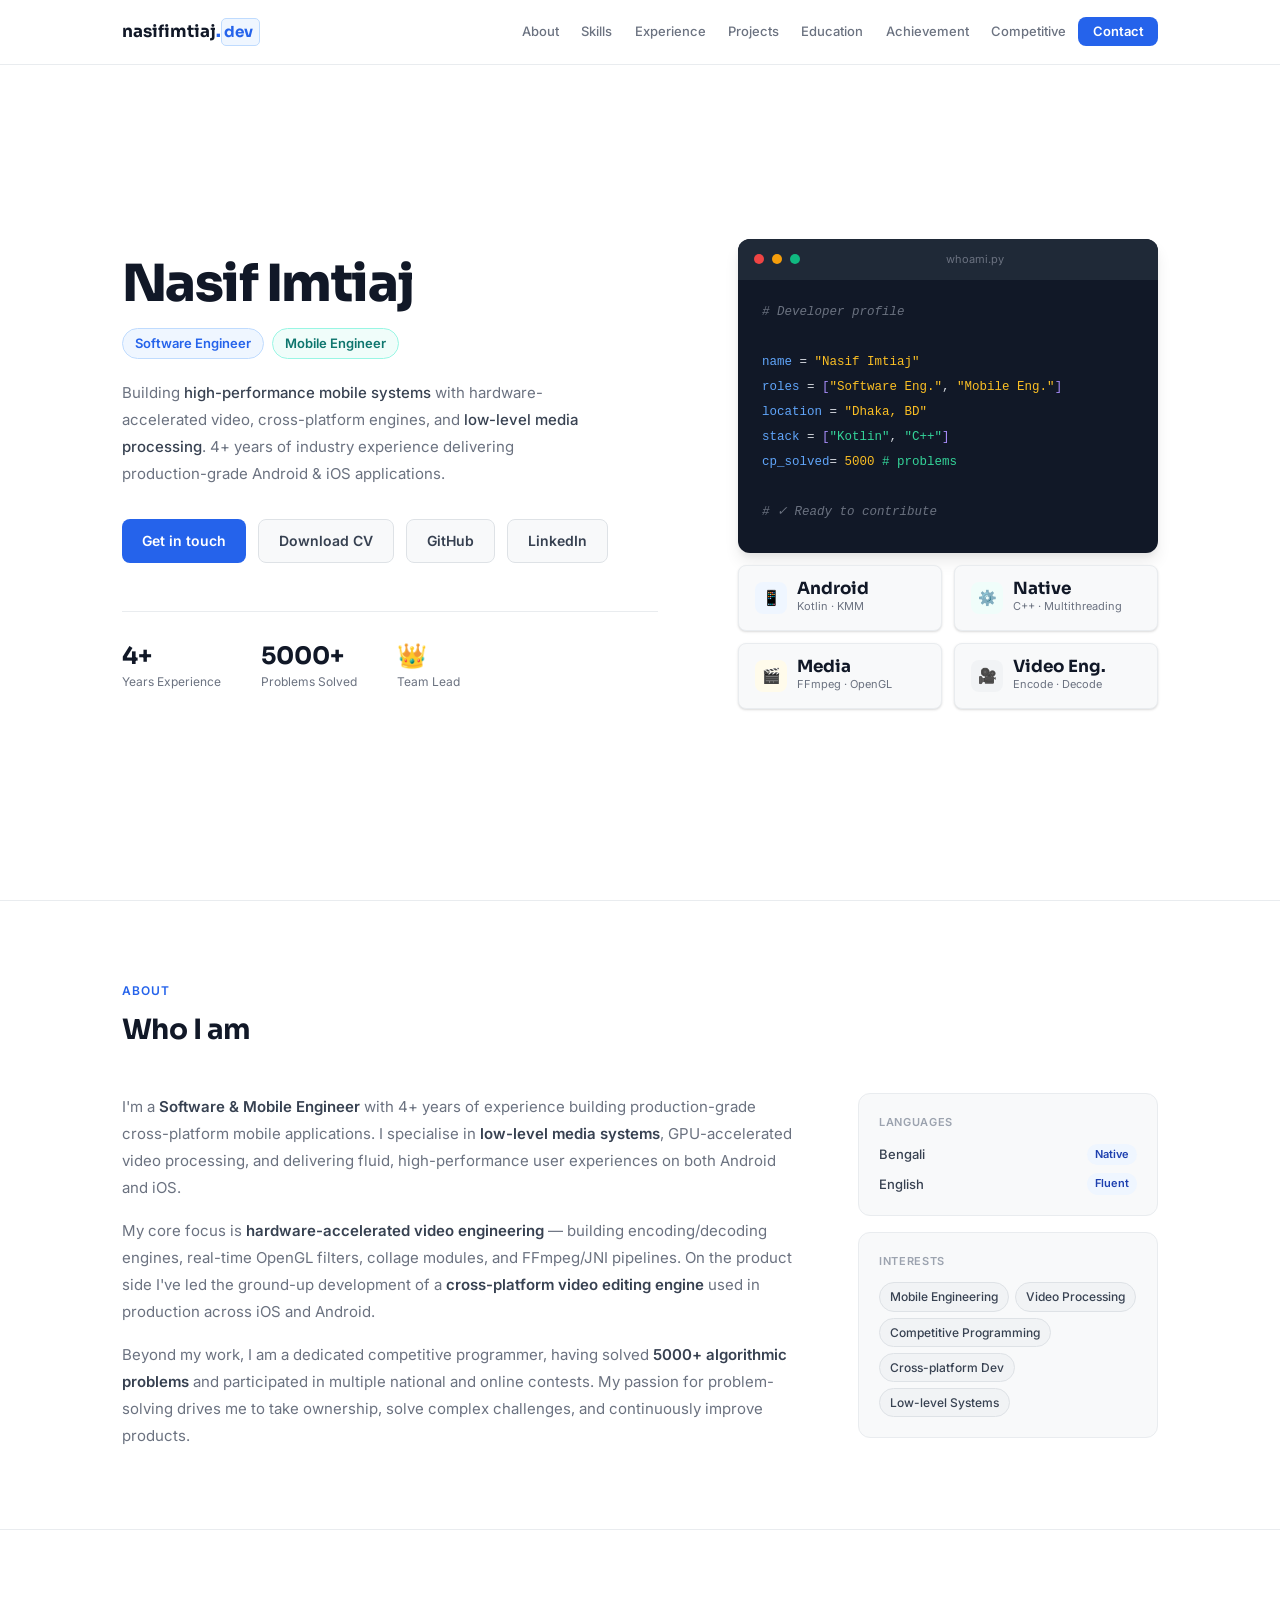
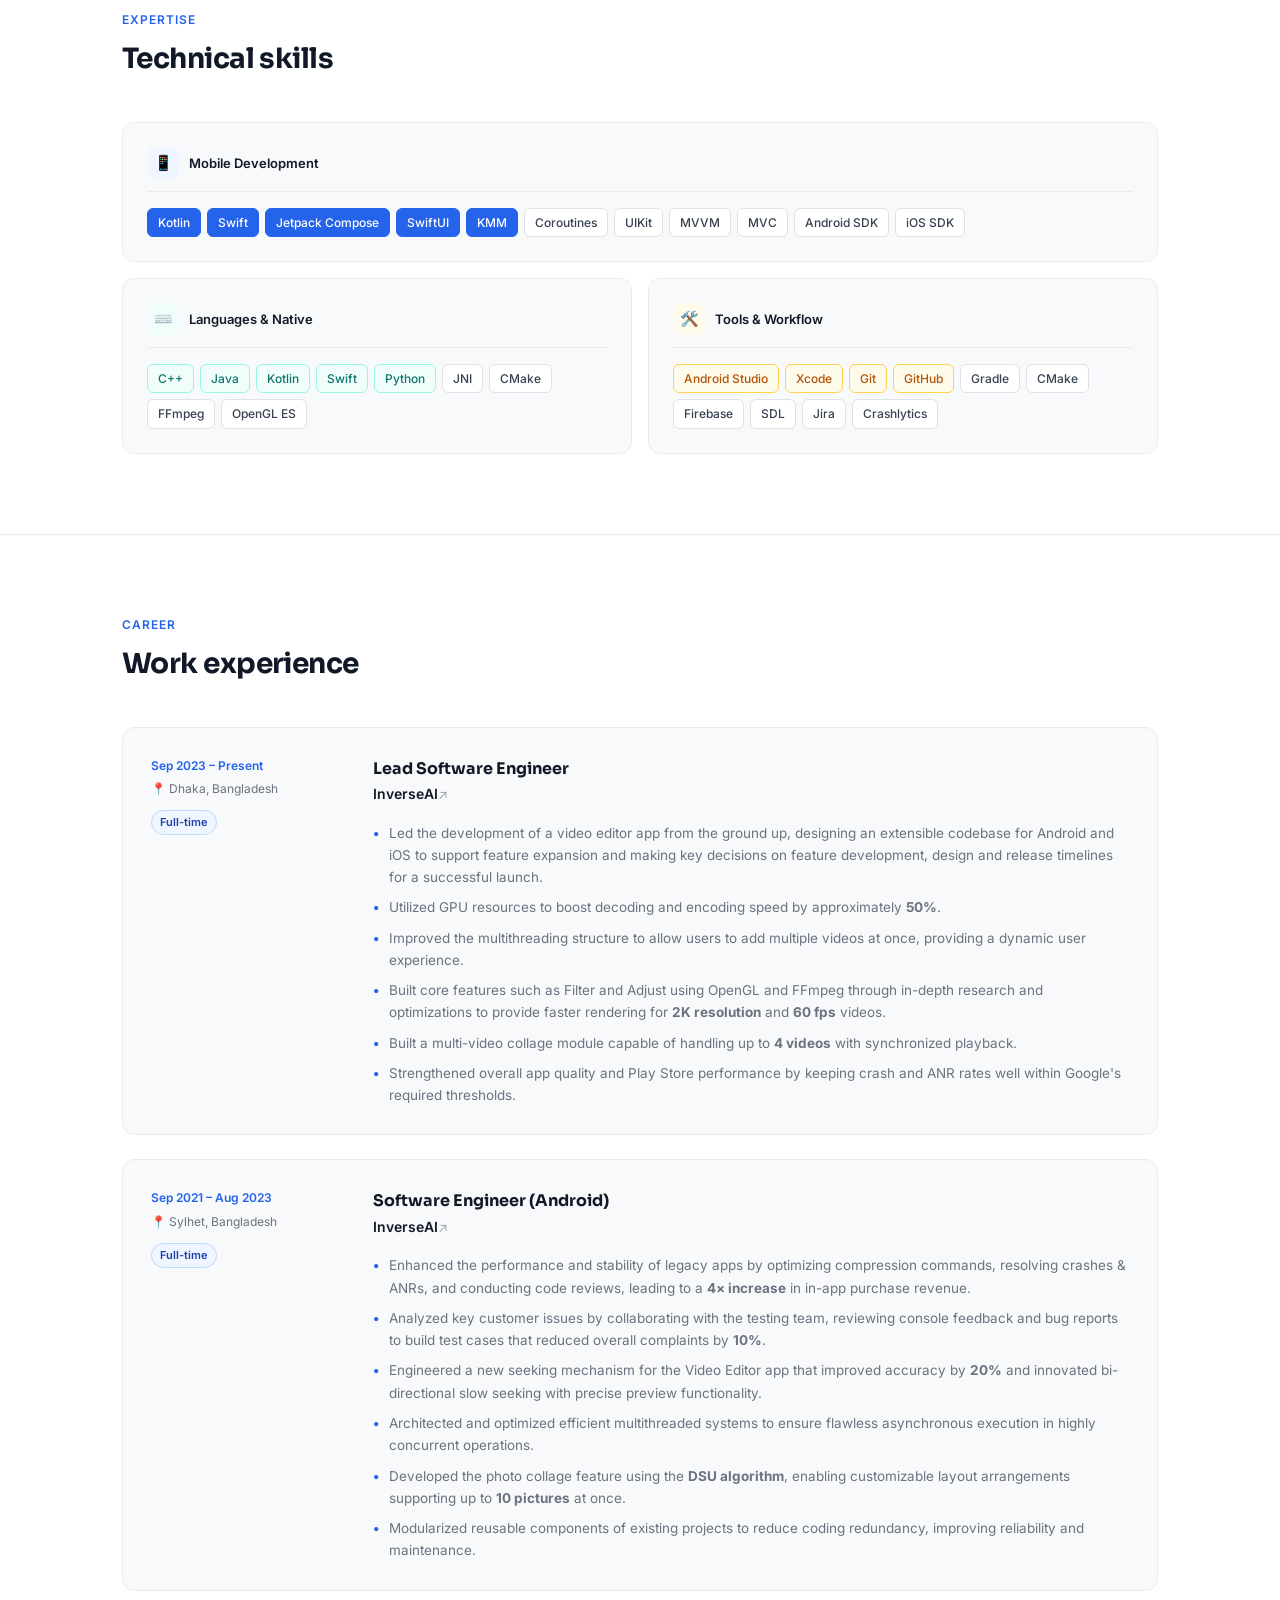
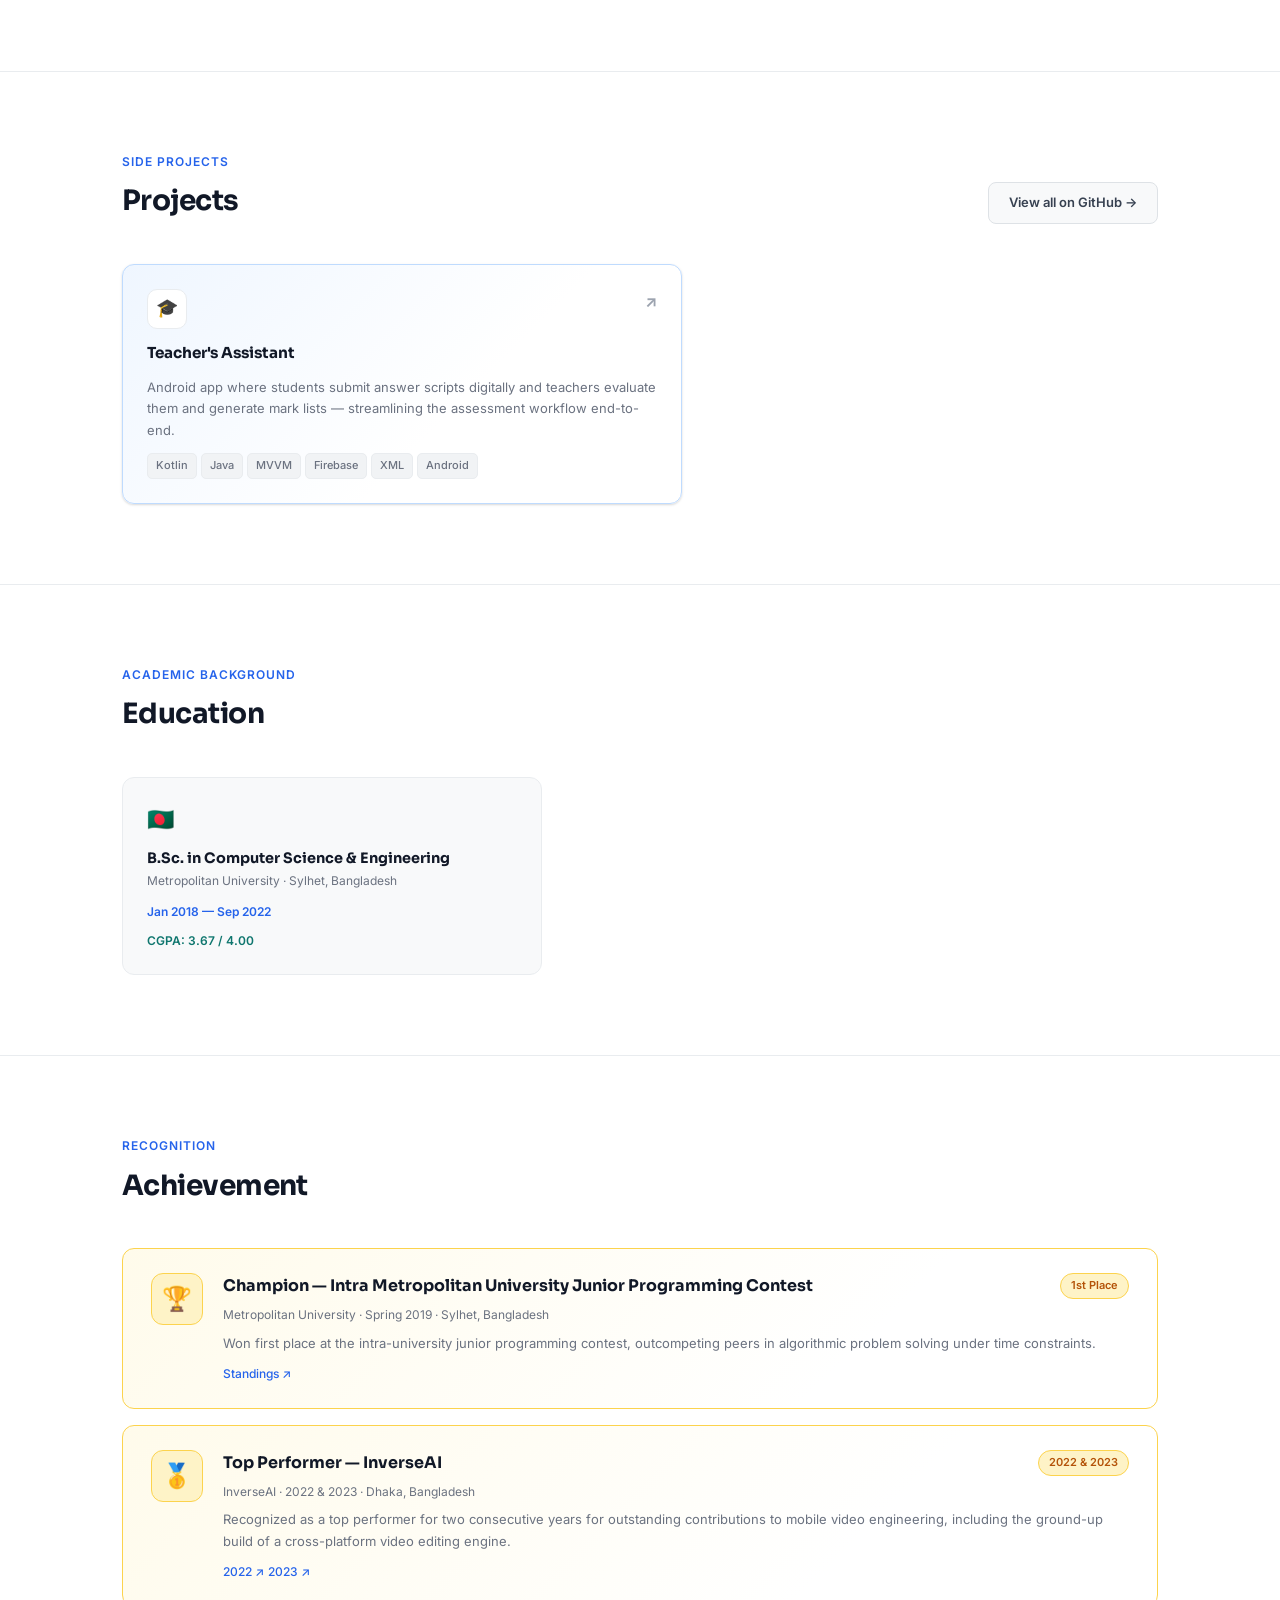
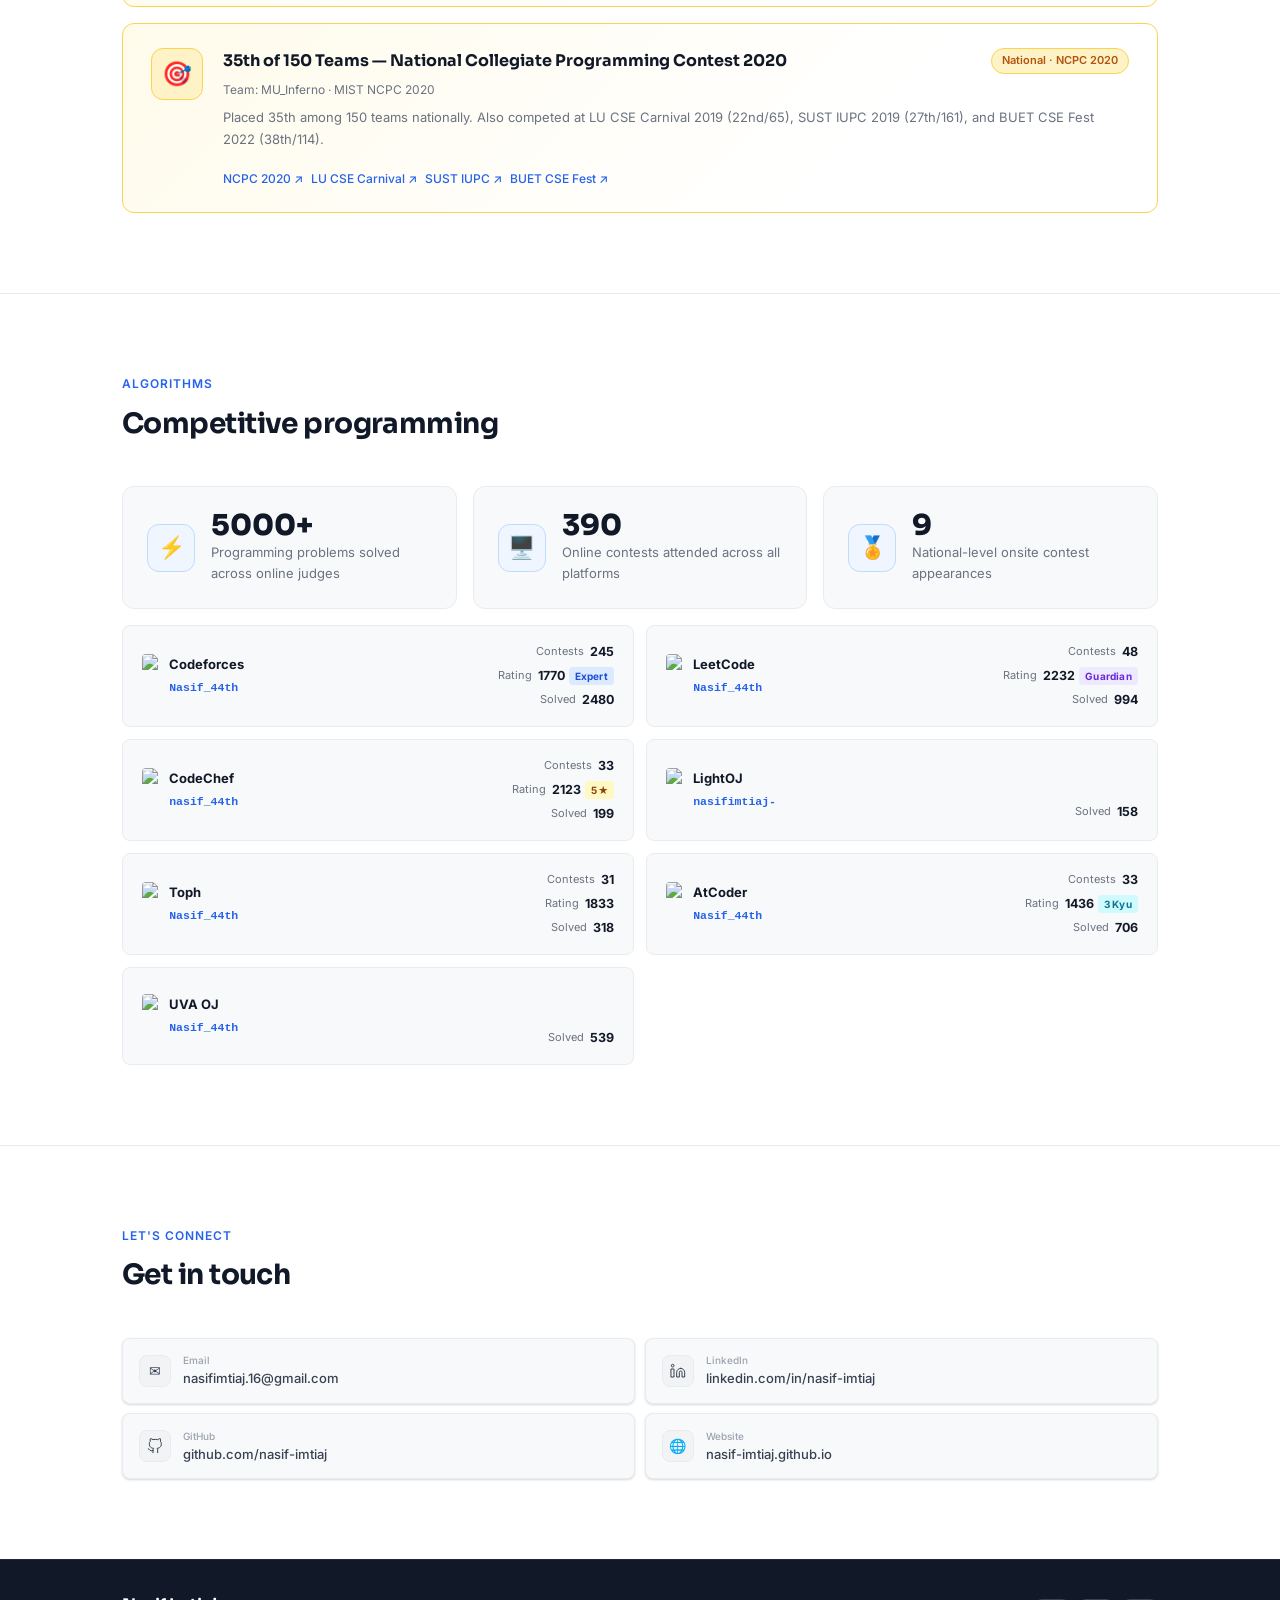
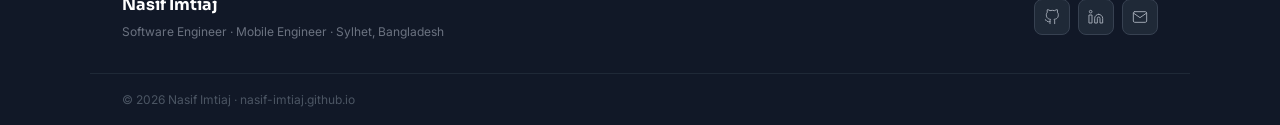
==== commit cc4d9a73: "Fix InverseAI link, company name color, and section label tweaks - InverseAI company name now clicka" ====
--- a/index.html
+++ b/index.html
@@ -237,8 +237,7 @@
         <div class="exp-content">
           <div class="exp-role">Lead Software Engineer</div>
           <div class="exp-company-row">
-            <span class="exp-company">InverseAI</span>
-            <a href="#" class="exp-company-link" target="_blank" title="Visit InverseAI">↗</a>
+            <a href="https://inverseai.com/" class="exp-company-link" target="_blank" title="Visit InverseAI"><span class="exp-company">InverseAI</span> ↗</a>
           </div>
           <ul class="exp-bullets">
             <li>Led the development of a video editor app from the ground up, designing an extensible codebase for Android and iOS to support feature expansion and making key decisions on feature development, design and release timelines for a successful launch.</li>
@@ -260,8 +259,7 @@
         <div class="exp-content">
           <div class="exp-role">Software Engineer (Android)</div>
           <div class="exp-company-row">
-            <span class="exp-company">InverseAI</span>
-            <a href="#" class="exp-company-link" target="_blank" title="Visit InverseAI">↗</a>
+            <a href="https://inverseai.com/" class="exp-company-link" target="_blank" title="Visit InverseAI"><span class="exp-company">InverseAI</span> ↗</a>
           </div>
           <ul class="exp-bullets">
             <li>Enhanced the performance and stability of legacy apps by optimizing compression commands, resolving crashes &amp; ANRs, and conducting code reviews, leading to a <strong>4× increase</strong> in in-app purchase revenue.</li>
@@ -283,7 +281,7 @@
   <section id="projects">
     <div class="section-header-row">
       <div>
-        <div class="section-label">Portfolio</div>
+        <div class="section-label">Side Projects</div>
         <div class="section-title" style="margin-bottom:0">Projects</div>
       </div>
       <a href="https://github.com/nasif-imtiaj" class="btn btn-secondary" target="_blank" style="font-size:13px;">View all on GitHub →</a>
--- a/assets/css/style.css
+++ b/assets/css/style.css
@@ -424,7 +424,7 @@
   margin-bottom: 1rem;
 }
 
-.exp-company { font-size: 14px; font-weight: 600; color: var(--teal); }
+.exp-company { font-size: 14px; font-weight: 600; color: var(--text); }
 
 .exp-company-link {
   display: inline-flex;
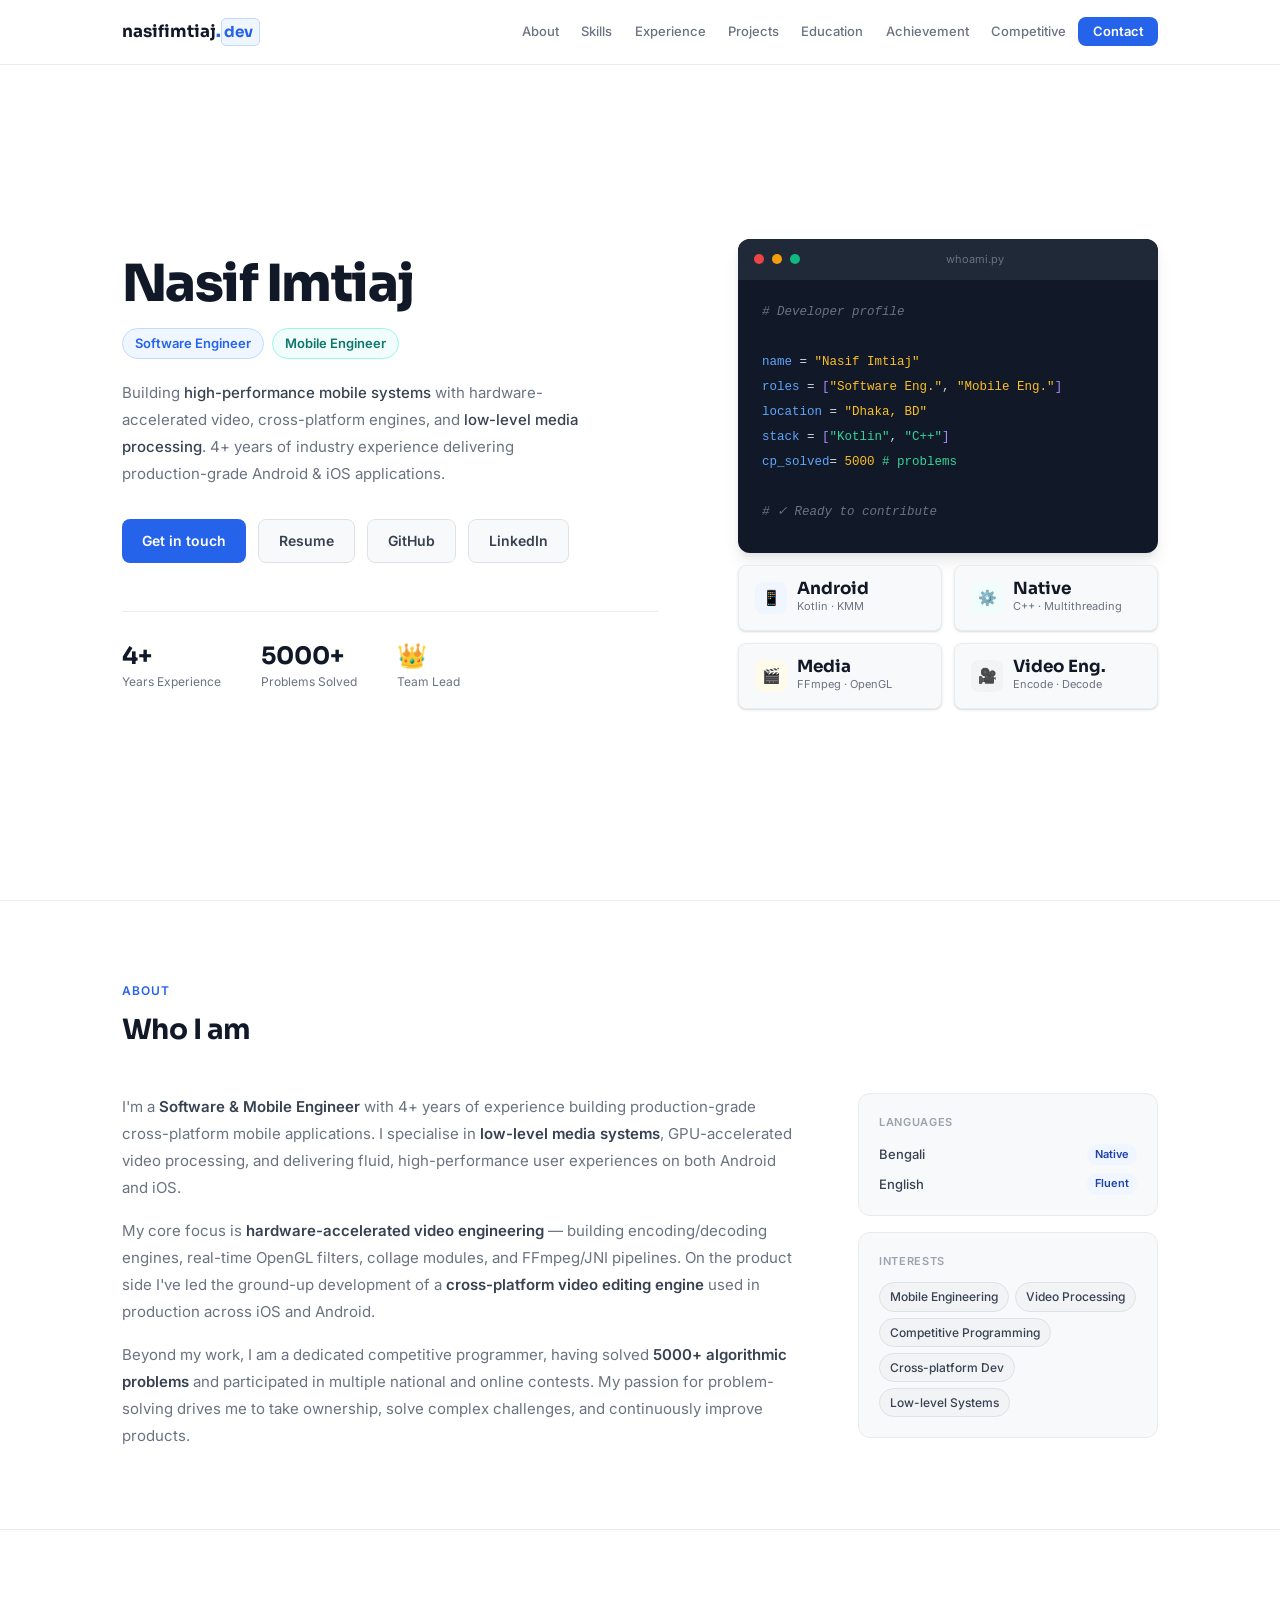
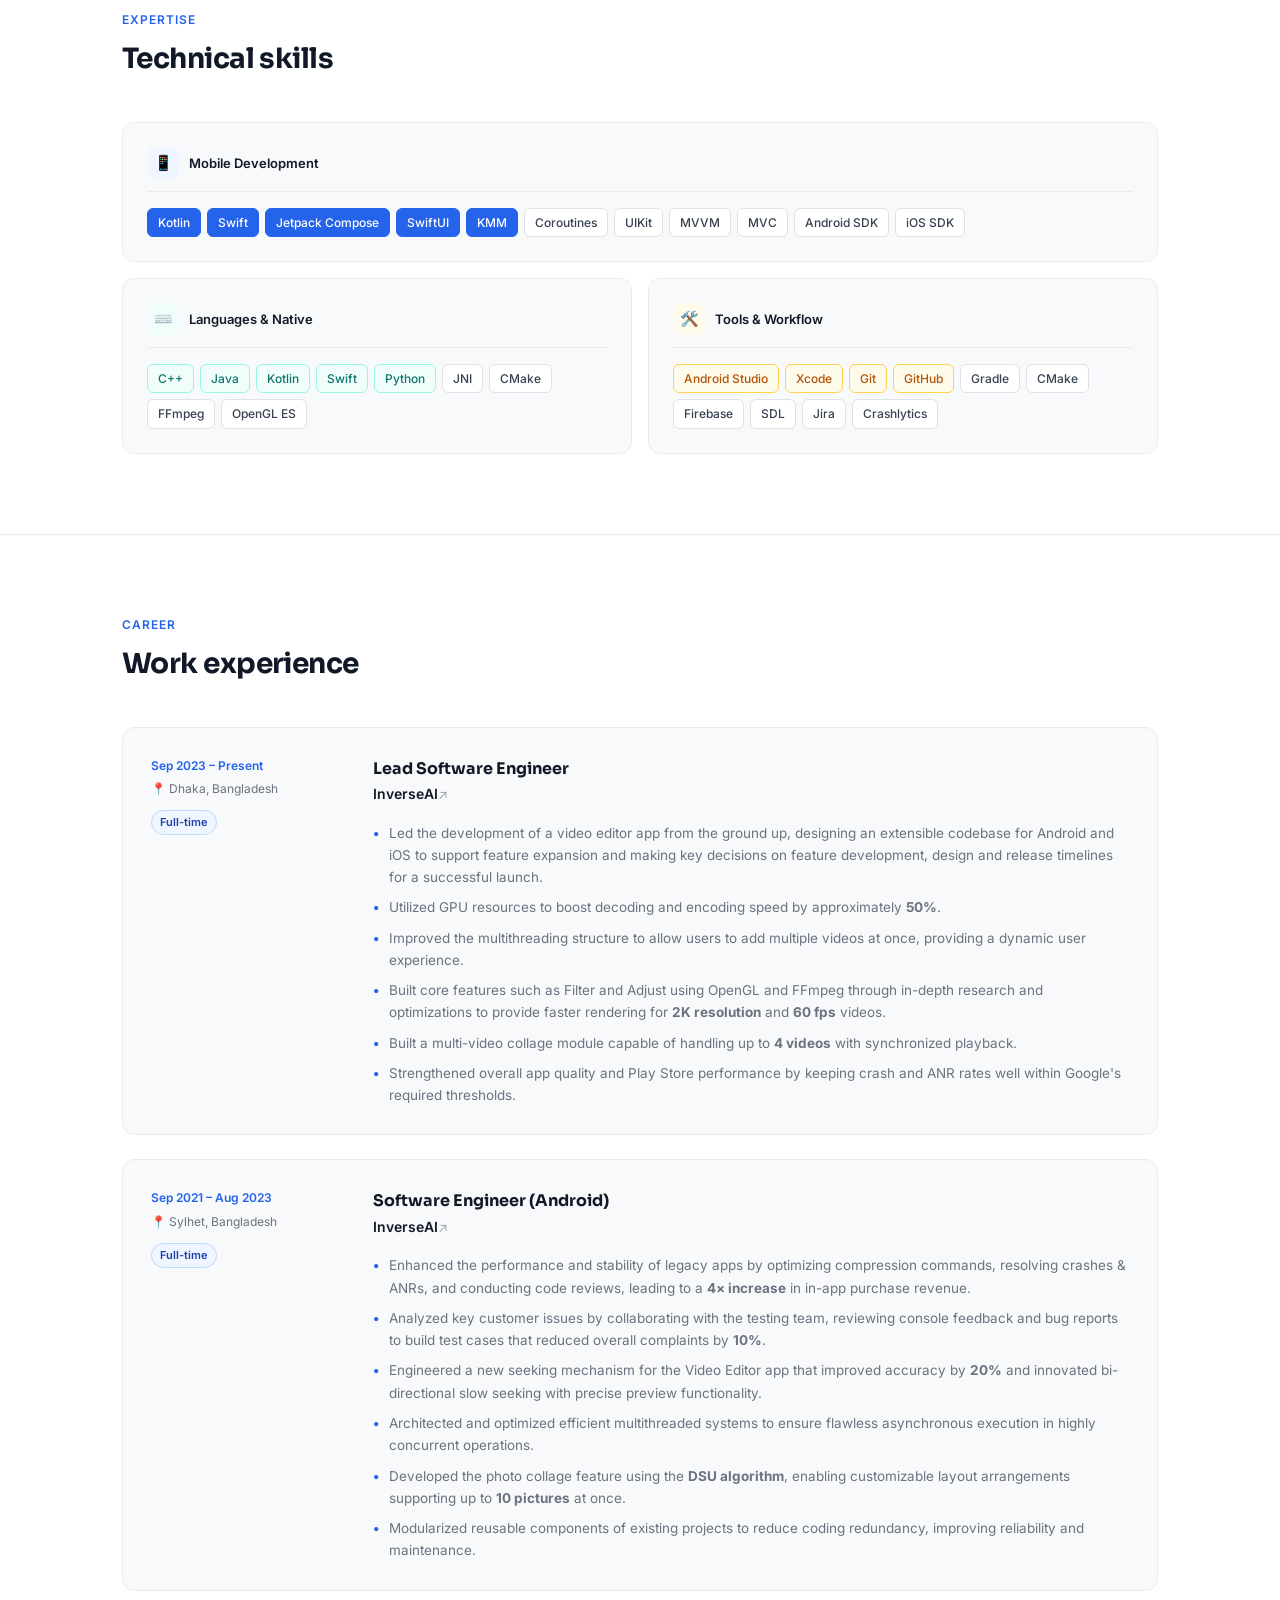
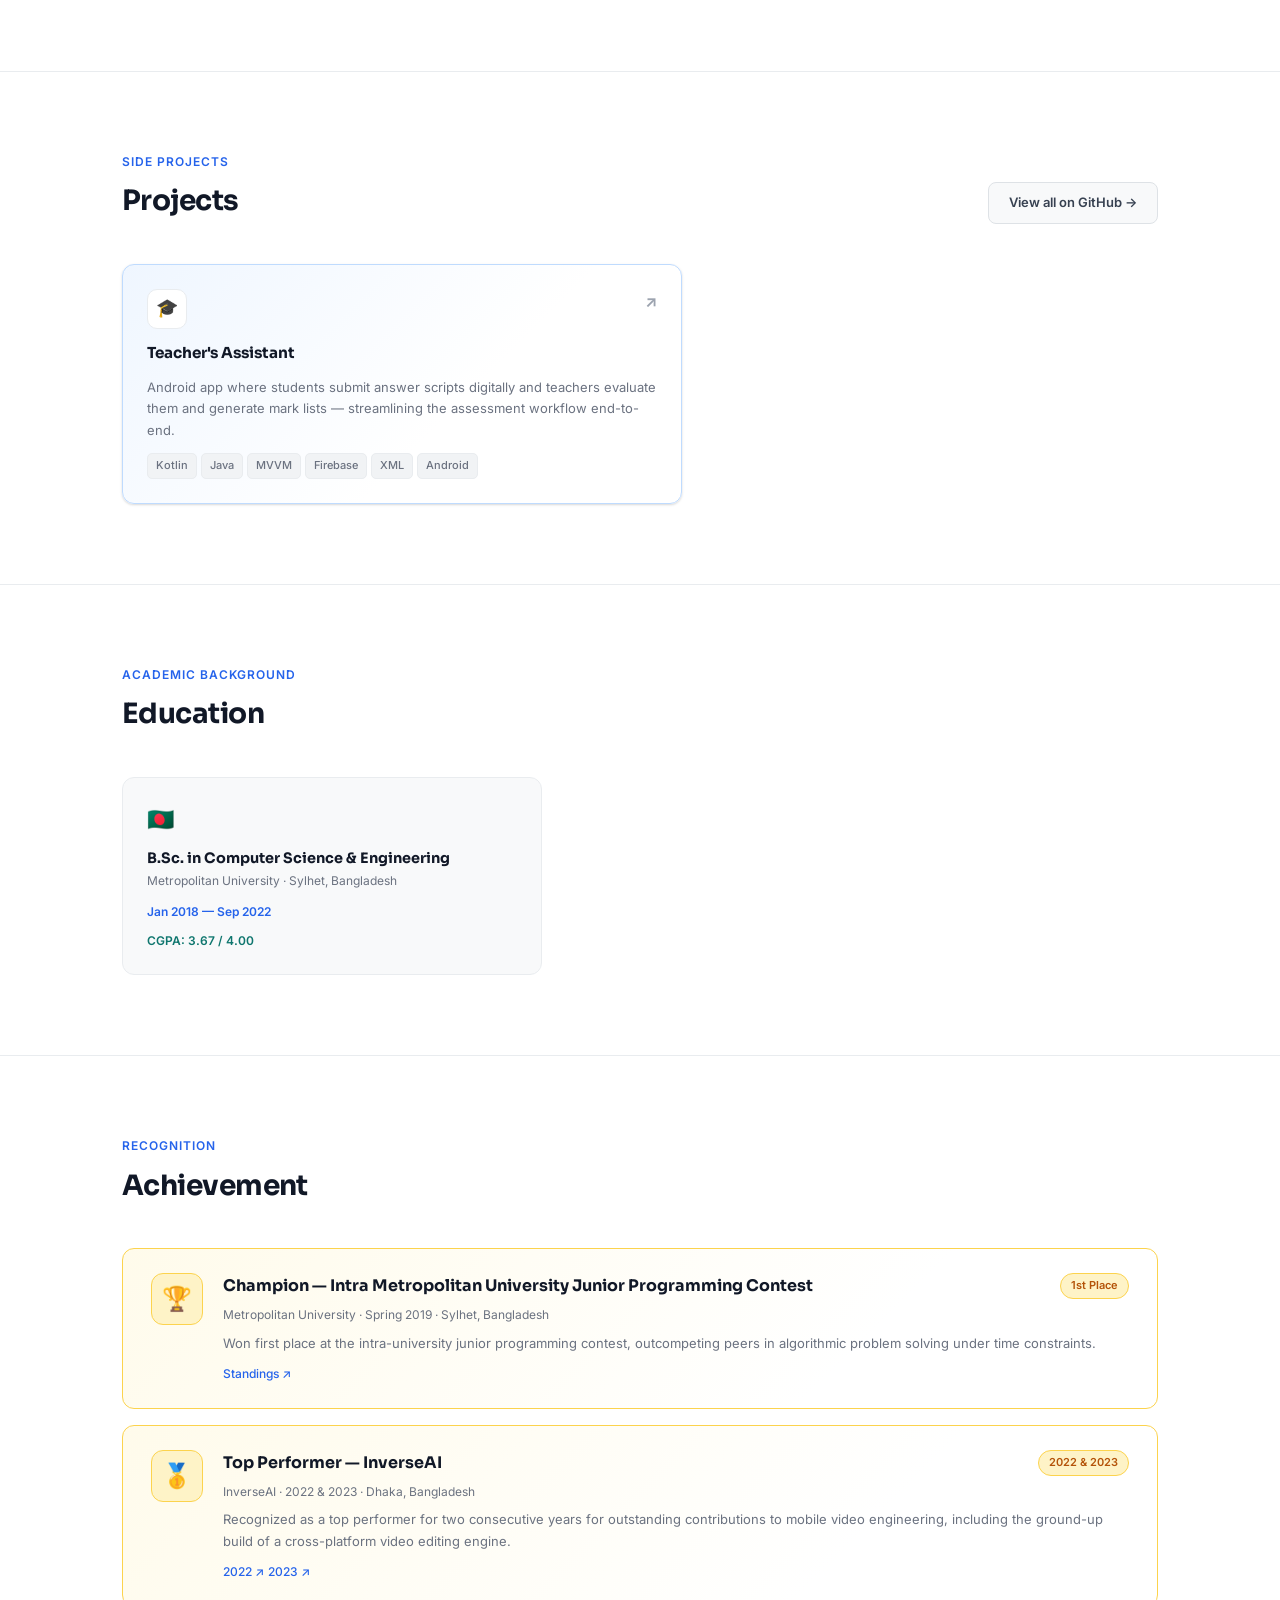
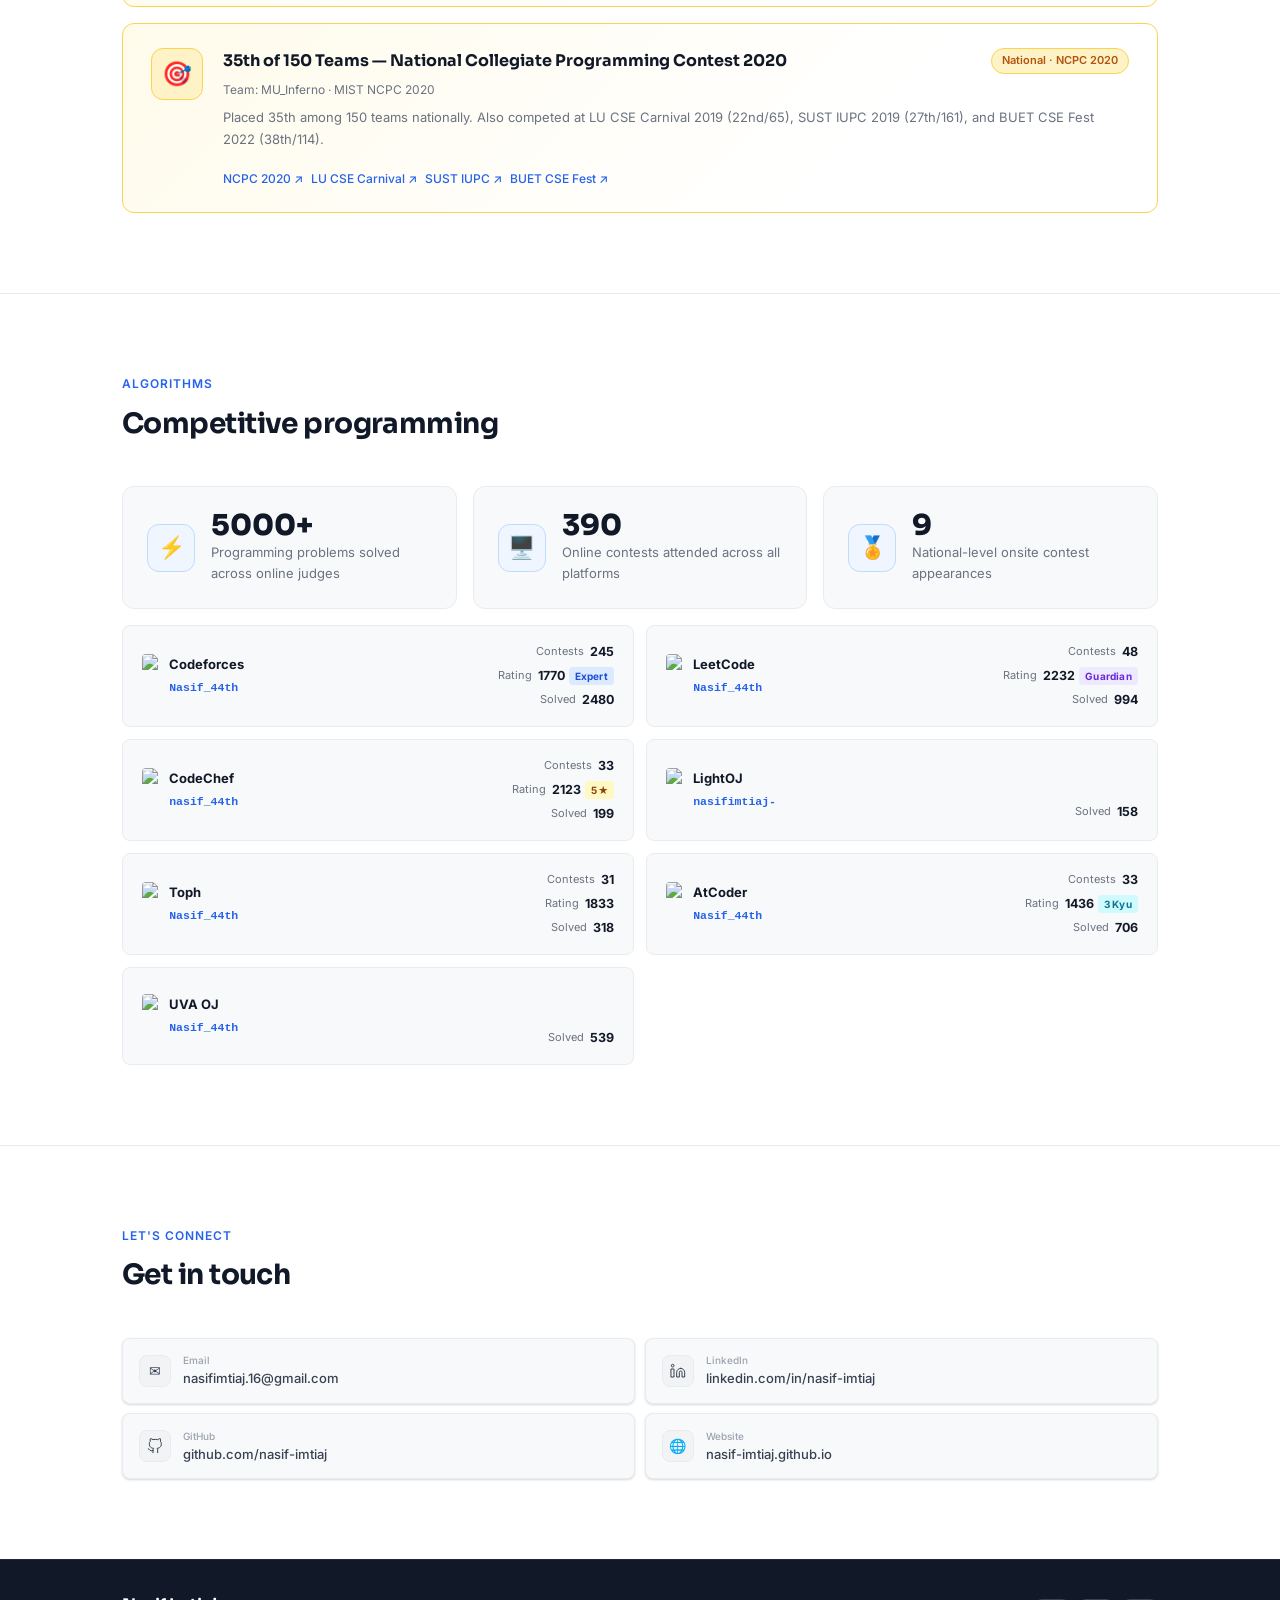
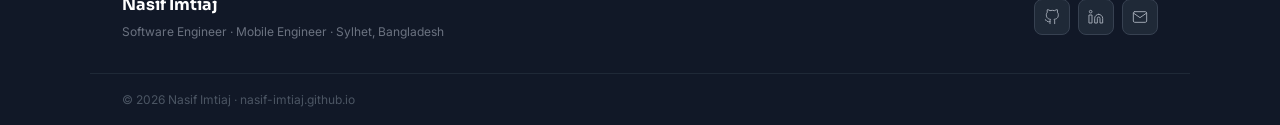
==== commit 231de035: "Switch Resume button to Google Drive link - Renamed "Download CV" to "Resume" - Points to Google Dri" ====
--- a/index.html
+++ b/index.html
@@ -54,7 +54,7 @@
     </p>
     <div class="hero-actions f4">
       <a href="mailto:nasifimtiaj.16@gmail.com" class="btn btn-primary">Get in touch</a>
-      <a href="assets/Nasif-Imtiaj-CV.pdf" class="btn btn-secondary" download>Download CV</a>
+      <a href="https://drive.google.com/file/d/10o7-lo22xAYhoXMXi0W2JduBZrEHBfX5/view?usp=sharing" class="btn btn-secondary" target="_blank">Resume</a>
       <a href="https://github.com/nasif-imtiaj" class="btn btn-secondary" target="_blank">GitHub</a>
       <a href="https://linkedin.com/in/nasif-imtiaj" class="btn btn-secondary" target="_blank">LinkedIn</a>
     </div>
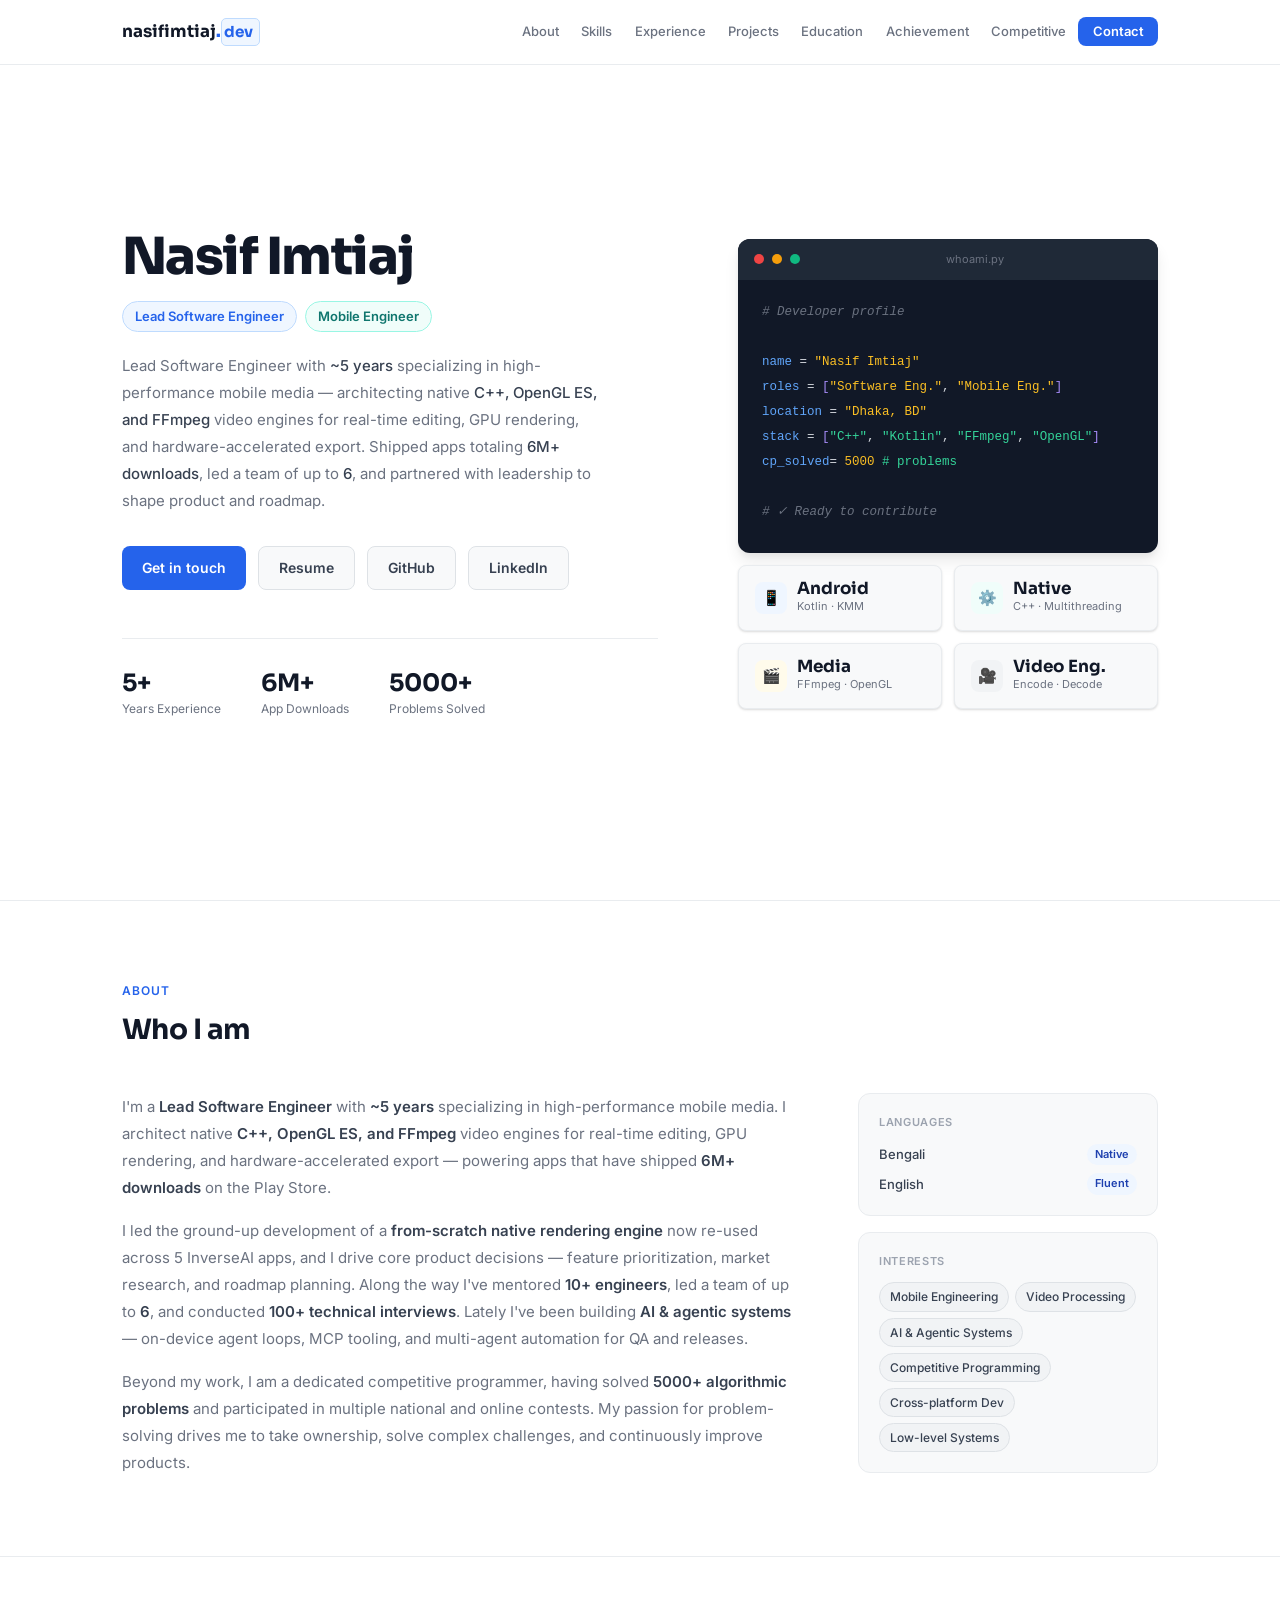
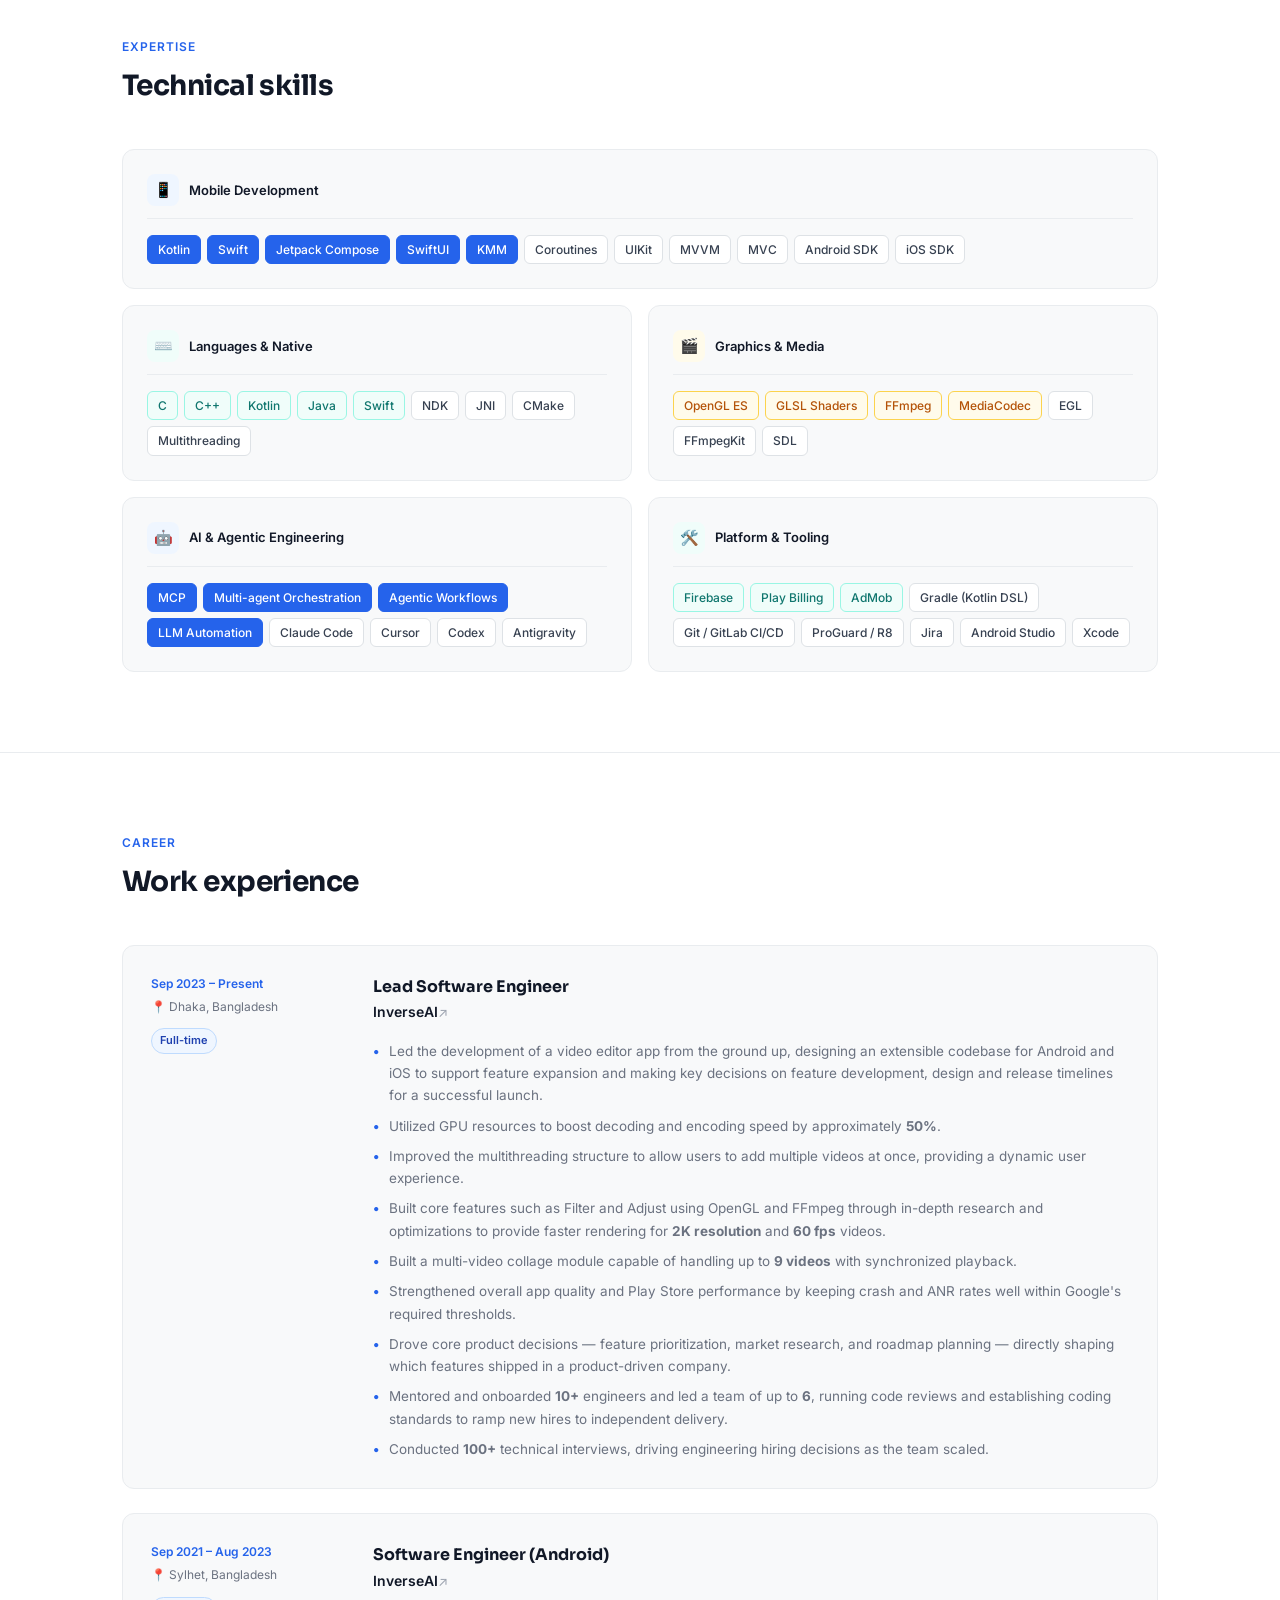
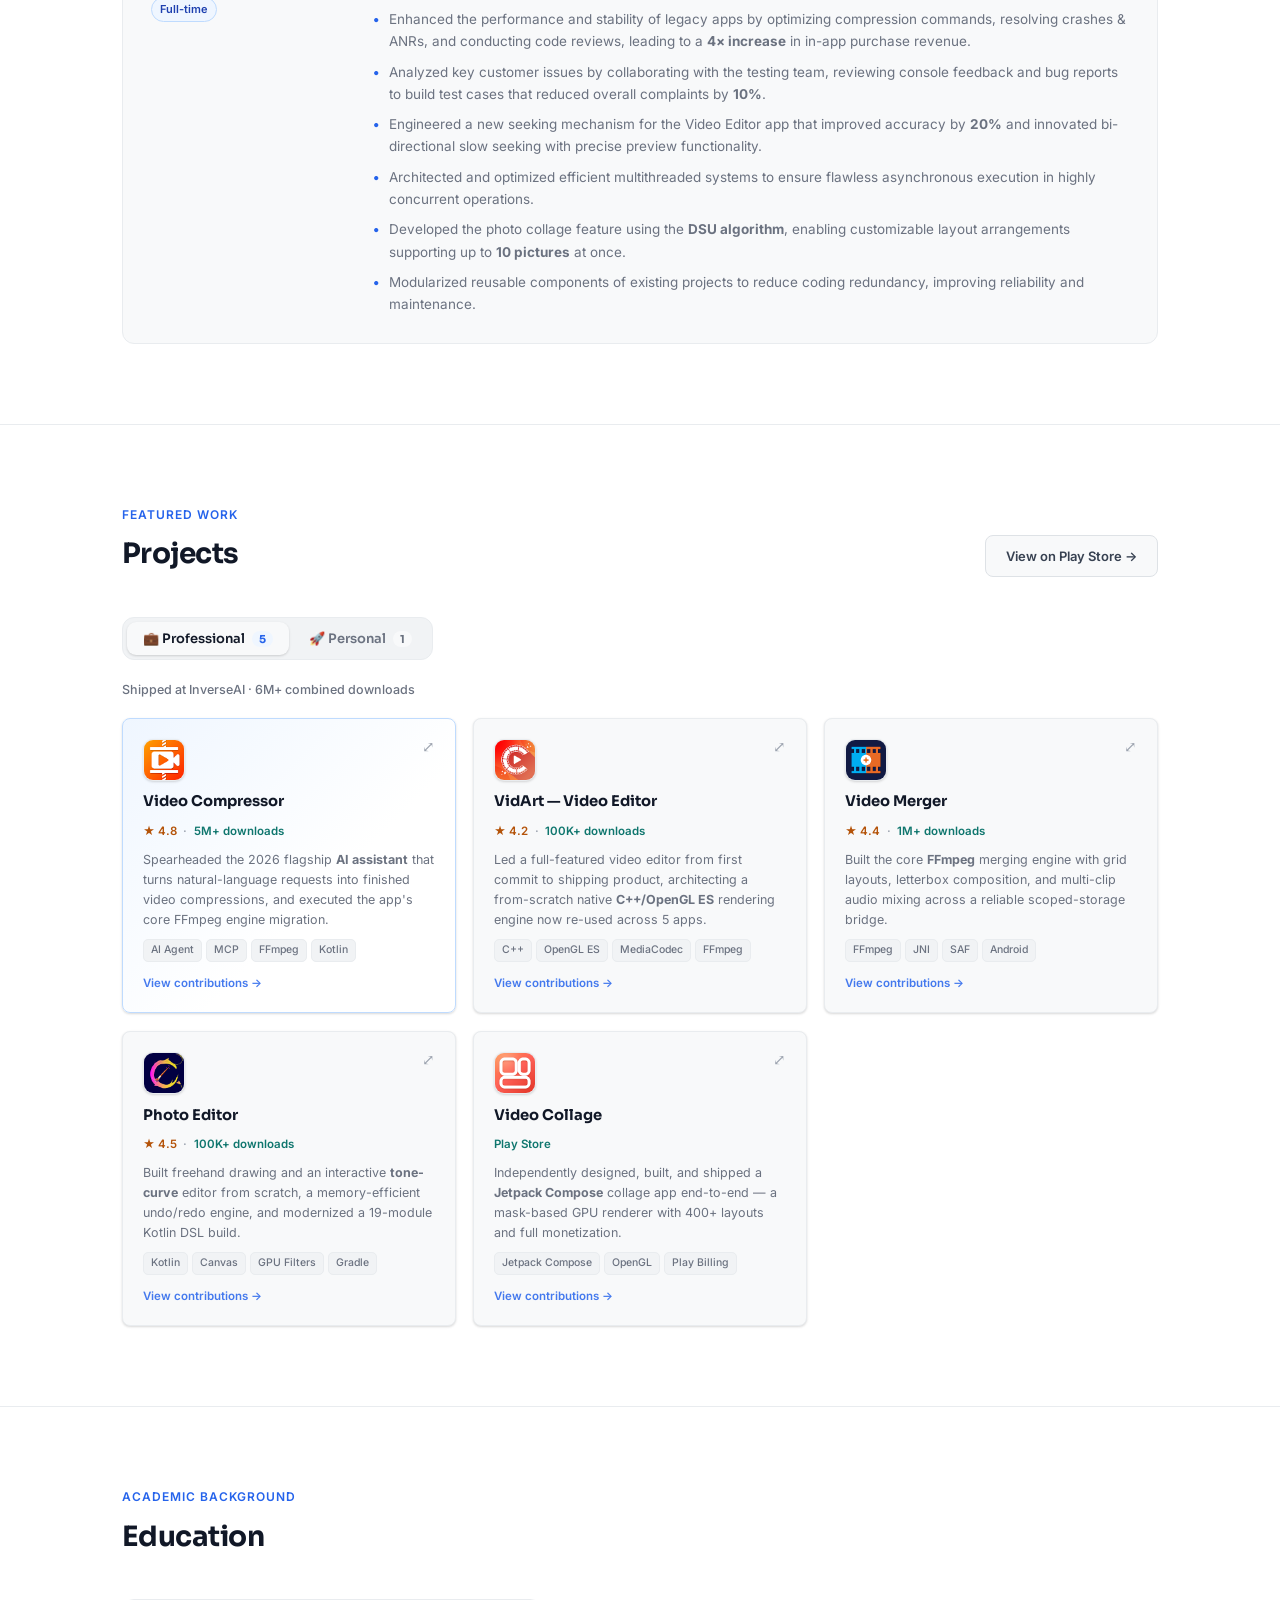
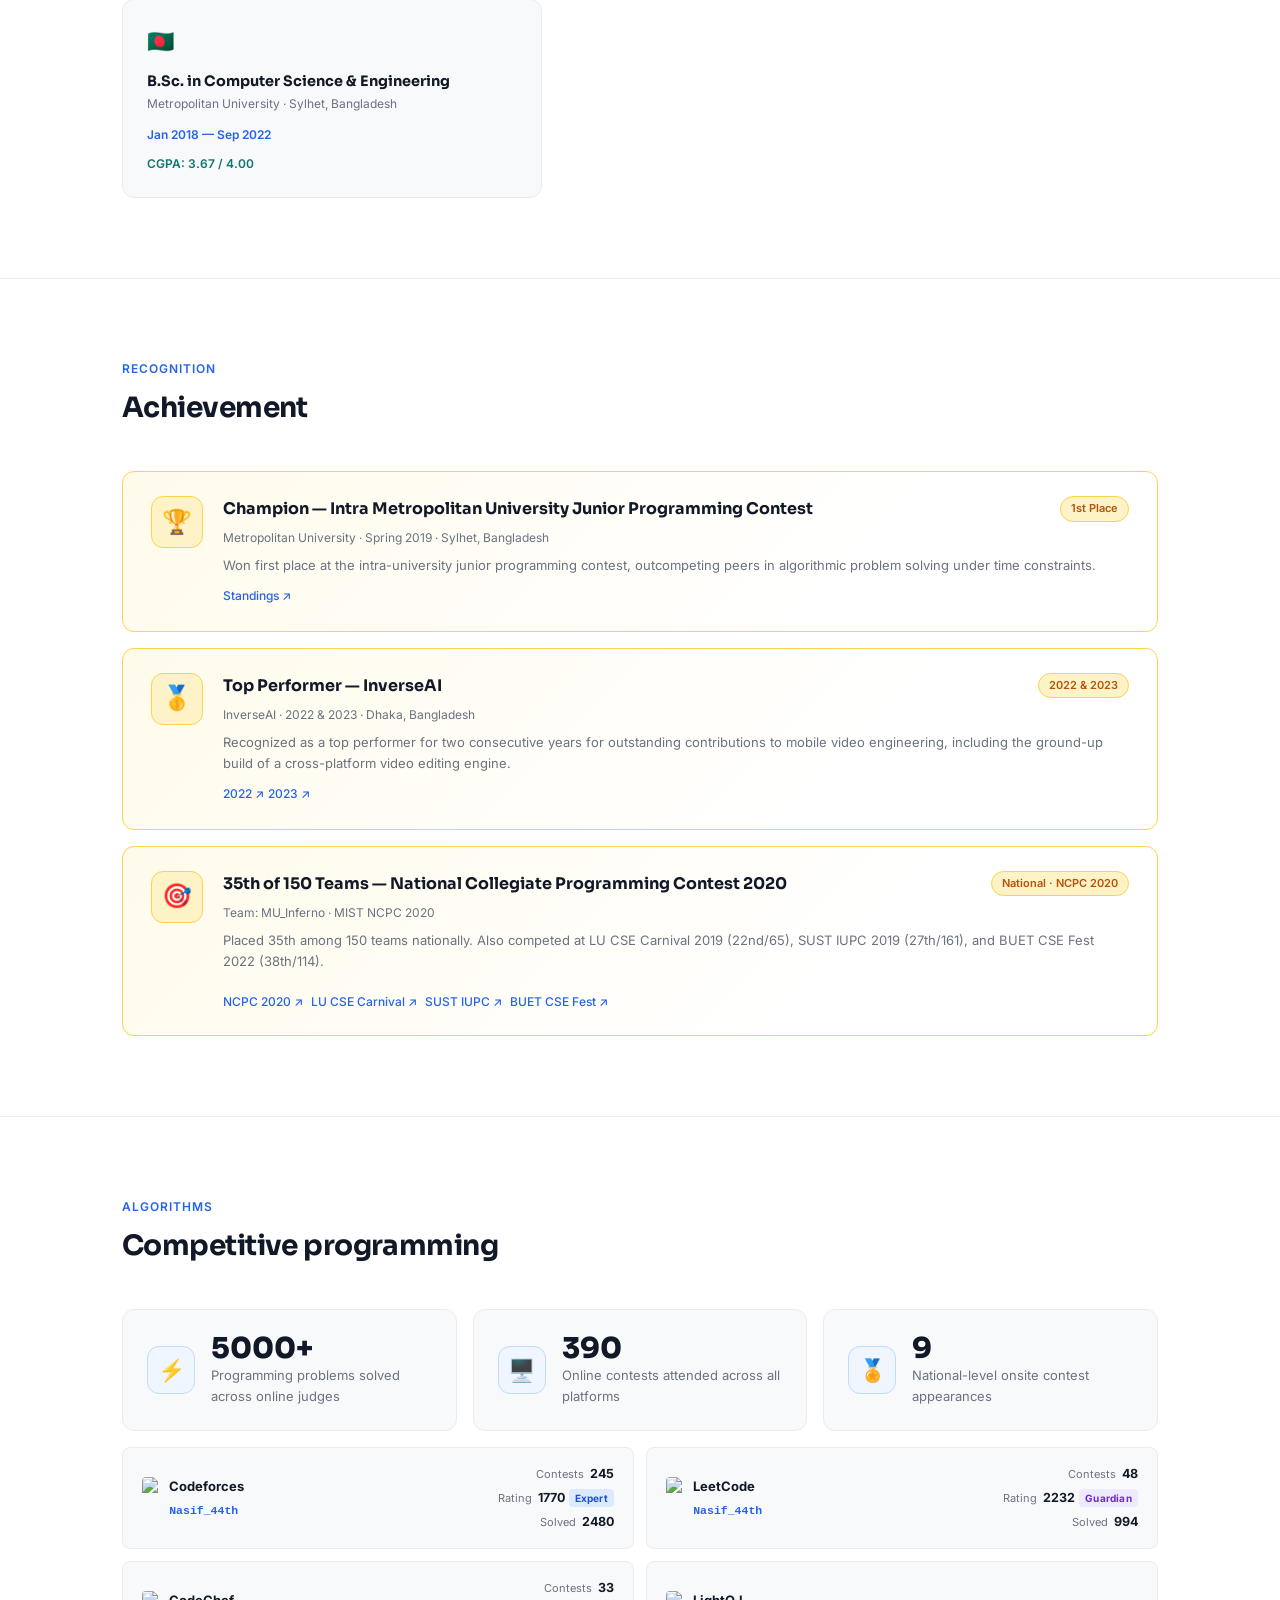
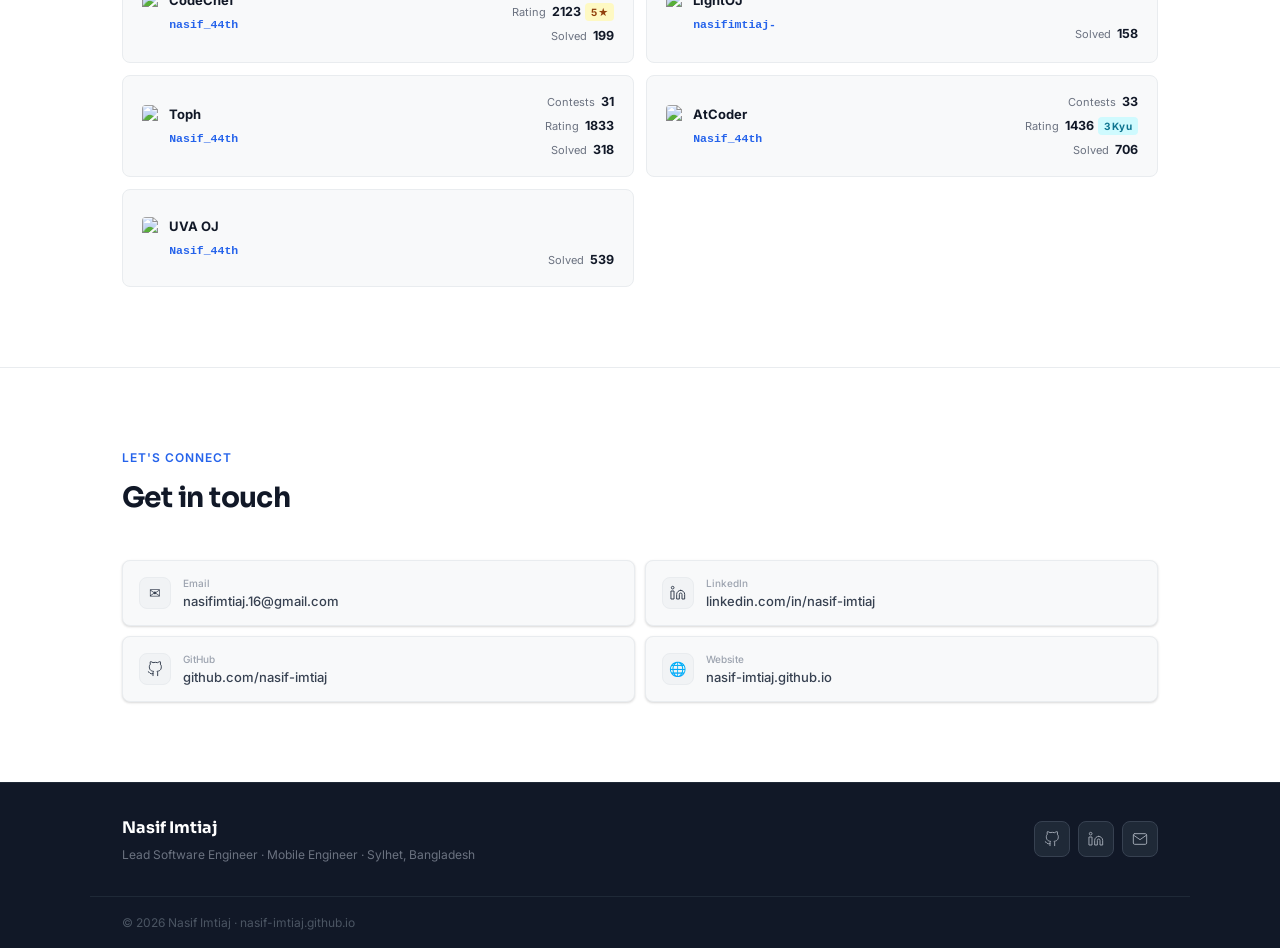
==== commit 0583248c: "Sync portfolio with latest resume; add project tabs and detail modals - Update hero, about, skills, " ====
--- a/index.html
+++ b/index.html
@@ -3,15 +3,15 @@
 <head>
   <meta charset="UTF-8">
   <meta name="viewport" content="width=device-width, initial-scale=1.0">
-  <title>Nasif Imtiaj — Software &amp; Mobile Engineer</title>
-  <meta name="description" content="Software &amp; Mobile Engineer based in Dhaka, Bangladesh. Building high-performance cross-platform mobile systems with hardware-accelerated video, OpenGL, FFmpeg, and Kotlin/Swift.">
-  <meta property="og:title" content="Nasif Imtiaj — Software &amp; Mobile Engineer">
-  <meta property="og:description" content="Software &amp; Mobile Engineer building high-performance cross-platform mobile systems with hardware-accelerated video, OpenGL, FFmpeg, and Kotlin/Swift.">
+  <title>Nasif Imtiaj — Lead Software &amp; Mobile Engineer</title>
+  <meta name="description" content="Lead Software Engineer with ~5 years in high-performance mobile media — native C++, OpenGL ES, and FFmpeg video engines. Shipped apps totaling 6M+ downloads.">
+  <meta property="og:title" content="Nasif Imtiaj — Lead Software &amp; Mobile Engineer">
+  <meta property="og:description" content="Lead Software Engineer specializing in high-performance mobile media — native C++, OpenGL ES, and FFmpeg video engines. 6M+ app downloads shipped.">
   <meta property="og:url" content="https://nasif-imtiaj.github.io">
   <meta property="og:type" content="website">
   <meta name="twitter:card" content="summary">
-  <meta name="twitter:title" content="Nasif Imtiaj — Software &amp; Mobile Engineer">
-  <meta name="twitter:description" content="Software &amp; Mobile Engineer building high-performance cross-platform mobile systems.">
+  <meta name="twitter:title" content="Nasif Imtiaj — Lead Software &amp; Mobile Engineer">
+  <meta name="twitter:description" content="Lead Software Engineer in high-performance mobile media — C++, OpenGL ES, FFmpeg. 6M+ app downloads shipped.">
   <link rel="icon" type="image/svg+xml" href="assets/favicon.svg">
   <link href="https://fonts.googleapis.com/css2?family=Inter:wght@300;400;500;600;700&family=Sora:wght@400;600;700;800&display=swap" rel="stylesheet">
   <link rel="stylesheet" href="assets/css/style.css">
@@ -46,22 +46,22 @@
   <div class="hero-left">
     <h1 class="f1">Nasif Imtiaj</h1>
     <div class="hero-roles f2">
-      <span class="role-chip blue">Software Engineer</span>
+      <span class="role-chip blue">Lead Software Engineer</span>
       <span class="role-chip teal">Mobile Engineer</span>
     </div>
     <p class="hero-desc f3">
-      Building <strong>high-performance mobile systems</strong> with hardware-accelerated video, cross-platform engines, and <strong>low-level media processing</strong>. 4+ years of industry experience delivering production-grade Android &amp; iOS applications.
+      Lead Software Engineer with <strong>~5 years</strong> specializing in high-performance mobile media — architecting native <strong>C++, OpenGL ES, and FFmpeg</strong> video engines for real-time editing, GPU rendering, and hardware-accelerated export. Shipped apps totaling <strong>6M+ downloads</strong>, led a team of up to <strong>6</strong>, and partnered with leadership to shape product and roadmap.
     </p>
     <div class="hero-actions f4">
       <a href="mailto:nasifimtiaj.16@gmail.com" class="btn btn-primary">Get in touch</a>
-      <a href="https://drive.google.com/file/d/10o7-lo22xAYhoXMXi0W2JduBZrEHBfX5/view?usp=sharing" class="btn btn-secondary" target="_blank">Resume</a>
+      <a href="https://drive.google.com/file/d/1Y4455q1JHBsd06RgN7wo4Yc125xxlY7Q/view?usp=sharing" class="btn btn-secondary" target="_blank">Resume</a>
       <a href="https://github.com/nasif-imtiaj" class="btn btn-secondary" target="_blank">GitHub</a>
       <a href="https://linkedin.com/in/nasif-imtiaj" class="btn btn-secondary" target="_blank">LinkedIn</a>
     </div>
     <div class="hero-stats f5">
-      <div><span class="stat-num">4+</span><span class="stat-label">Years Experience</span></div>
+      <div><span class="stat-num">5+</span><span class="stat-label">Years Experience</span></div>
+      <div><span class="stat-num">6M+</span><span class="stat-label">App Downloads</span></div>
       <div><span class="stat-num">5000+</span><span class="stat-label">Problems Solved</span></div>
-      <div><span class="stat-num">👑</span><span class="stat-label">Team Lead</span></div>
     </div>
   </div>
 
@@ -79,7 +79,7 @@
         <div><span class="c-blue">name</span>     = <span class="c-yellow">"Nasif Imtiaj"</span></div>
         <div><span class="c-blue">roles</span>    = <span class="c-purple">[</span><span class="c-yellow">"Software Eng."</span>, <span class="c-yellow">"Mobile Eng."</span><span class="c-purple">]</span></div>
         <div><span class="c-blue">location</span> = <span class="c-yellow">"Dhaka, BD"</span></div>
-        <div><span class="c-blue">stack</span>    = <span class="c-purple">[</span><span class="c-green">"Kotlin"</span>, <span class="c-green">"C++"</span><span class="c-purple">]</span></div>
+        <div><span class="c-blue">stack</span>    = <span class="c-purple">[</span><span class="c-green">"C++"</span>, <span class="c-green">"Kotlin"</span>, <span class="c-green">"FFmpeg"</span>, <span class="c-green">"OpenGL"</span><span class="c-purple">]</span></div>
         <div><span class="c-blue">cp_solved</span>= <span class="c-yellow">5000</span><span class="c-green"> # problems</span></div>
         <div>&nbsp;</div>
         <div><span class="c-gray"># ✓ Ready to contribute</span></div>
@@ -114,10 +114,10 @@
     <div class="about-layout">
       <div class="about-text">
         <p>
-          I'm a <strong>Software &amp; Mobile Engineer</strong> with 4+ years of experience building production-grade cross-platform mobile applications. I specialise in <strong>low-level media systems</strong>, GPU-accelerated video processing, and delivering fluid, high-performance user experiences on both Android and iOS.
+          I'm a <strong>Lead Software Engineer</strong> with <strong>~5 years</strong> specializing in high-performance mobile media. I architect native <strong>C++, OpenGL ES, and FFmpeg</strong> video engines for real-time editing, GPU rendering, and hardware-accelerated export — powering apps that have shipped <strong>6M+ downloads</strong> on the Play Store.
         </p>
         <p>
-          My core focus is <strong>hardware-accelerated video engineering</strong> — building encoding/decoding engines, real-time OpenGL filters, collage modules, and FFmpeg/JNI pipelines. On the product side I've led the ground-up development of a <strong>cross-platform video editing engine</strong> used in production across iOS and Android.
+          I led the ground-up development of a <strong>from-scratch native rendering engine</strong> now re-used across 5 InverseAI apps, and I drive core product decisions — feature prioritization, market research, and roadmap planning. Along the way I've mentored <strong>10+ engineers</strong>, led a team of up to <strong>6</strong>, and conducted <strong>100+ technical interviews</strong>. Lately I've been building <strong>AI &amp; agentic systems</strong> — on-device agent loops, MCP tooling, and multi-agent automation for QA and releases.
         </p>
         <p>
           Beyond my work, I am a dedicated competitive programmer, having solved <strong>5000+ algorithmic problems</strong> and participated in multiple national and online contests. My passion for problem-solving drives me to take ownership, solve complex challenges, and continuously improve products.
@@ -140,6 +140,7 @@
           <div class="interest-tags">
             <span class="itag">Mobile Engineering</span>
             <span class="itag">Video Processing</span>
+            <span class="itag">AI &amp; Agentic Systems</span>
             <span class="itag">Competitive Programming</span>
             <span class="itag">Cross-platform Dev</span>
             <span class="itag">Low-level Systems</span>
@@ -178,42 +179,76 @@
         </div>
       </div>
 
-      <!-- Languages & Frameworks -->
+      <!-- Languages & Native/Systems -->
       <div class="skill-card">
         <div class="skill-card-header">
           <div class="skill-icon si-teal">⌨️</div>
           <div class="skill-card-title">Languages &amp; Native</div>
         </div>
         <div class="tag-list">
+          <span class="tag teal-tag">C</span>
           <span class="tag teal-tag">C++</span>
+          <span class="tag teal-tag">Kotlin</span>
           <span class="tag teal-tag">Java</span>
-          <span class="tag teal-tag">Kotlin</span>
           <span class="tag teal-tag">Swift</span>
-          <span class="tag teal-tag">Python</span>
+          <span class="tag">NDK</span>
           <span class="tag">JNI</span>
           <span class="tag">CMake</span>
-          <span class="tag">FFmpeg</span>
-          <span class="tag">OpenGL ES</span>
-        </div>
-      </div>
-
-      <!-- Tools & DevOps -->
+          <span class="tag">Multithreading</span>
+        </div>
+      </div>
+
+      <!-- Graphics & Media -->
       <div class="skill-card">
         <div class="skill-card-header">
-          <div class="skill-icon si-amber">🛠️</div>
-          <div class="skill-card-title">Tools &amp; Workflow</div>
+          <div class="skill-icon si-amber">🎬</div>
+          <div class="skill-card-title">Graphics &amp; Media</div>
         </div>
         <div class="tag-list">
-          <span class="tag amber-tag">Android Studio</span>
-          <span class="tag amber-tag">Xcode</span>
-          <span class="tag amber-tag">Git</span>
-          <span class="tag amber-tag">GitHub</span>
-          <span class="tag">Gradle</span>
-          <span class="tag">CMake</span>
-          <span class="tag">Firebase</span>
+          <span class="tag amber-tag">OpenGL ES</span>
+          <span class="tag amber-tag">GLSL Shaders</span>
+          <span class="tag amber-tag">FFmpeg</span>
+          <span class="tag amber-tag">MediaCodec</span>
+          <span class="tag">EGL</span>
+          <span class="tag">FFmpegKit</span>
           <span class="tag">SDL</span>
+        </div>
+      </div>
+
+      <!-- AI & Agentic Engineering -->
+      <div class="skill-card">
+        <div class="skill-card-header">
+          <div class="skill-icon si-blue">🤖</div>
+          <div class="skill-card-title">AI &amp; Agentic Engineering</div>
+        </div>
+        <div class="tag-list">
+          <span class="tag primary">MCP</span>
+          <span class="tag primary">Multi-agent Orchestration</span>
+          <span class="tag primary">Agentic Workflows</span>
+          <span class="tag primary">LLM Automation</span>
+          <span class="tag">Claude Code</span>
+          <span class="tag">Cursor</span>
+          <span class="tag">Codex</span>
+          <span class="tag">Antigravity</span>
+        </div>
+      </div>
+
+      <!-- Platform & Tooling -->
+      <div class="skill-card">
+        <div class="skill-card-header">
+          <div class="skill-icon si-teal">🛠️</div>
+          <div class="skill-card-title">Platform &amp; Tooling</div>
+        </div>
+        <div class="tag-list">
+          <span class="tag teal-tag">Firebase</span>
+          <span class="tag teal-tag">Play Billing</span>
+          <span class="tag teal-tag">AdMob</span>
+          <span class="tag">Gradle (Kotlin DSL)</span>
+          <span class="tag">Git / GitLab CI/CD</span>
+          <span class="tag">ProGuard / R8</span>
           <span class="tag">Jira</span>
-          <span class="tag">Crashlytics</span>
+          <span class="tag">Android Studio</span>
+          <span class="tag">Xcode</span>
         </div>
       </div>
 
@@ -244,8 +279,11 @@
             <li>Utilized GPU resources to boost decoding and encoding speed by approximately <strong>50%</strong>.</li>
             <li>Improved the multithreading structure to allow users to add multiple videos at once, providing a dynamic user experience.</li>
             <li>Built core features such as Filter and Adjust using OpenGL and FFmpeg through in-depth research and optimizations to provide faster rendering for <strong>2K resolution</strong> and <strong>60 fps</strong> videos.</li>
-            <li>Built a multi-video collage module capable of handling up to <strong>4 videos</strong> with synchronized playback.</li>
+            <li>Built a multi-video collage module capable of handling up to <strong>9 videos</strong> with synchronized playback.</li>
             <li>Strengthened overall app quality and Play Store performance by keeping crash and ANR rates well within Google's required thresholds.</li>
+            <li>Drove core product decisions — feature prioritization, market research, and roadmap planning — directly shaping which features shipped in a product-driven company.</li>
+            <li>Mentored and onboarded <strong>10+</strong> engineers and led a team of up to <strong>6</strong>, running code reviews and establishing coding standards to ramp new hires to independent delivery.</li>
+            <li>Conducted <strong>100+</strong> technical interviews, driving engineering hiring decisions as the team scaled.</li>
           </ul>
         </div>
       </div>
@@ -281,32 +319,225 @@
   <section id="projects">
     <div class="section-header-row">
       <div>
-        <div class="section-label">Side Projects</div>
+        <div class="section-label">Featured Work</div>
         <div class="section-title" style="margin-bottom:0">Projects</div>
       </div>
-      <a href="https://github.com/nasif-imtiaj" class="btn btn-secondary" target="_blank" style="font-size:13px;">View all on GitHub →</a>
-    </div>
-    <div class="projects-grid" style="grid-template-columns: repeat(1, 1fr); max-width: 560px;">
-
-      <a href="https://github.com/Nasif-Imtiaj/Teacher-s-Assistant" class="project-card featured" target="_blank">
+      <a href="https://play.google.com/store/apps/dev?id=8781206652301133296" class="btn btn-secondary" target="_blank" style="font-size:13px;">View on Play Store →</a>
+    </div>
+
+    <div class="project-tabs" role="tablist">
+      <button class="project-tab active" data-tab="professional" role="tab">💼 Professional<span class="tab-count">5</span></button>
+      <button class="project-tab" data-tab="personal" role="tab">🚀 Personal<span class="tab-count">1</span></button>
+    </div>
+
+    <!-- ── Professional (InverseAI) ── -->
+    <div class="project-panel active" id="tab-professional" role="tabpanel">
+    <div class="project-group-sub" style="margin-bottom:1.1rem">Shipped at InverseAI · 6M+ combined downloads</div>
+    <div class="projects-grid grid-3">
+
+      <div class="project-card featured" role="button" tabindex="0" aria-haspopup="dialog" data-store="https://play.google.com/store/apps/details?id=com.video_converter.video_compressor" data-store-label="Play Store">
+        <div class="project-top">
+          <img class="project-icon-img" src="assets/img/apps/video-compressor.png" alt="Video Compressor icon" loading="lazy">
+          <span class="project-expand" aria-hidden="true">⤢</span>
+        </div>
+        <div class="project-name">Video Compressor</div>
+        <div class="project-meta"><span class="pm-star">★ 4.8</span><span class="pm-sep">·</span><span class="pm-dl">5M+ downloads</span></div>
+        <div class="project-desc">Spearheaded the 2026 flagship <strong>AI assistant</strong> that turns natural-language requests into finished video compressions, and executed the app's core FFmpeg engine migration.</div>
+        <div class="project-tags">
+          <span class="ptag">AI Agent</span>
+          <span class="ptag">MCP</span>
+          <span class="ptag">FFmpeg</span>
+          <span class="ptag">Kotlin</span>
+        </div>
+        <div class="project-more">View contributions →</div>
+        <div class="pd-detail" hidden>
+          <h4 class="modal-sec">Contribution &amp; Work</h4>
+          <ul class="pd-bullets">
+            <li><strong>Spearheaded</strong> the 2026 flagship feature — an in-app <strong>AI assistant</strong> that turns natural-language requests into finished video compressions — architecting an on-device agent loop that exposes <strong>16 tools</strong> across <strong>9 compression profiles</strong>.</li>
+            <li><strong>Engineered</strong> the assistant's compression engine bridge, mapping validated AI plans into the FFmpeg pipeline across <strong>22 container formats</strong> and <strong>19 video codecs</strong>, with tested invariants that prevent native-encoder crashes.</li>
+            <li><strong>Executed</strong> the app's core FFmpeg engine migration behind a legacy-API-preserving adapter, landing a major dependency upgrade without regressing existing features.</li>
+            <li><strong>Accelerated</strong> responsiveness on large videos by moving compression, execution, and metadata work off the UI thread and eliminating a recurring class of concurrency-driven memory leaks.</li>
+            <li><strong>Served</strong> as the app's primary release maintainer for over a year — driving crash-triage and reliability across successive Android OS and storage-permission changes.</li>
+          </ul>
+          <h4 class="modal-sec">Technologies</h4>
+          <div class="pd-tech">
+            <span class="ptag">AI Agent</span><span class="ptag">MCP</span><span class="ptag">LLM Automation</span><span class="ptag">FFmpeg</span><span class="ptag">FFmpegKit</span><span class="ptag">Kotlin</span><span class="ptag">Coroutines</span><span class="ptag">NDK</span><span class="ptag">Android</span>
+          </div>
+        </div>
+      </div>
+
+      <div class="project-card" role="button" tabindex="0" aria-haspopup="dialog" data-store="https://play.google.com/store/apps/details?id=com.inverseai.vidart_video_editor" data-store-label="Play Store">
+        <div class="project-top">
+          <img class="project-icon-img" src="assets/img/apps/vidart.png" alt="VidArt icon" loading="lazy">
+          <span class="project-expand" aria-hidden="true">⤢</span>
+        </div>
+        <div class="project-name">VidArt — Video Editor</div>
+        <div class="project-meta"><span class="pm-star">★ 4.2</span><span class="pm-sep">·</span><span class="pm-dl">100K+ downloads</span></div>
+        <div class="project-desc">Led a full-featured video editor from first commit to shipping product, architecting a from-scratch native <strong>C++/OpenGL ES</strong> rendering engine now re-used across 5 apps.</div>
+        <div class="project-tags">
+          <span class="ptag">C++</span>
+          <span class="ptag">OpenGL ES</span>
+          <span class="ptag">MediaCodec</span>
+          <span class="ptag">FFmpeg</span>
+        </div>
+        <div class="project-more">View contributions →</div>
+        <div class="pd-detail" hidden>
+          <h4 class="modal-sec">Contribution &amp; Work</h4>
+          <ul class="pd-bullets">
+            <li><strong>Led</strong> development of a full-featured Android video editor from its first commit to a shipping product, sustaining <strong>93 production releases</strong> over three years as the lead engineer.</li>
+            <li><strong>Architected</strong> a from-scratch native rendering engine in <strong>C++ and OpenGL ES / MediaCodec</strong>, powering real-time GPU playback and hardware-accelerated video export.</li>
+            <li><strong>Engineered</strong> the engine's video decode and playback pipeline — a thread-safe frame/packet architecture supporting seeking, multi-clip timelines, and frame-accurate export.</li>
+            <li><strong>Optimized</strong> the native OpenGL ES render pipeline for real-time preview and export — halving Gaussian-blur GPU cost (4→2 passes), replacing the framebuffer texture pool with an <strong>O(1)</strong> lookup, caching GPU uploads for unchanged frames, and disabling VSync-blocked buffer swaps to eliminate driver stalls.</li>
+            <li><strong>Built</strong> a native timeline-scrubbing engine that stays responsive on large videos — a decoder-threaded frame extractor that serves the newest scrub position first via a LIFO request stack, caches decoded frames to disk, and instantly returns the nearest cached frame while the exact one decodes.</li>
+            <li><strong>Scaled</strong> simultaneous multi-video compositing on memory-constrained devices by capping concurrent hardware decoders — replacing an all-decoders-at-once path that exhausted the device codec budget with a sequential prime-and-release scheme that keeps one hardware codec live at a time.</li>
+            <li><strong>Built</strong> the editor's color-grading and adjustment tools — HSL, interactive tone curves, and per-effect controls — with real-time GPU preview.</li>
+            <li><strong>Re-architected</strong> the editor into a reusable, embeddable module now powering <strong>5 separate InverseAI apps</strong>, eliminating duplicate editor development across the portfolio.</li>
+            <li><strong>Hardened</strong> the native engine for low-end and 32-bit devices — eliminating GPU/memory leaks, export hangs, and threading deadlocks and cutting startup thread usage from <strong>64 to 16</strong>.</li>
+            <li><strong>Engineered</strong> an AI automation platform of autonomous agents for on-device QA — export, playback, and seek validation — plus automated crash-to-fix triage, cutting manual release and QA effort.</li>
+          </ul>
+          <h4 class="modal-sec">Technologies</h4>
+          <div class="pd-tech">
+            <span class="ptag">C++</span><span class="ptag">OpenGL ES</span><span class="ptag">GLSL Shaders</span><span class="ptag">EGL</span><span class="ptag">MediaCodec</span><span class="ptag">FFmpeg</span><span class="ptag">NDK</span><span class="ptag">JNI</span><span class="ptag">CMake</span><span class="ptag">Kotlin</span><span class="ptag">Multithreading</span><span class="ptag">Android</span>
+          </div>
+        </div>
+      </div>
+
+      <div class="project-card" role="button" tabindex="0" aria-haspopup="dialog" data-store="https://play.google.com/store/apps/details?id=com.video_joiner.video_merger" data-store-label="Play Store">
+        <div class="project-top">
+          <img class="project-icon-img" src="assets/img/apps/video-merger.png" alt="Video Merger icon" loading="lazy">
+          <span class="project-expand" aria-hidden="true">⤢</span>
+        </div>
+        <div class="project-name">Video Merger</div>
+        <div class="project-meta"><span class="pm-star">★ 4.4</span><span class="pm-sep">·</span><span class="pm-dl">1M+ downloads</span></div>
+        <div class="project-desc">Built the core <strong>FFmpeg</strong> merging engine with grid layouts, letterbox composition, and multi-clip audio mixing across a reliable scoped-storage bridge.</div>
+        <div class="project-tags">
+          <span class="ptag">FFmpeg</span>
+          <span class="ptag">JNI</span>
+          <span class="ptag">SAF</span>
+          <span class="ptag">Android</span>
+        </div>
+        <div class="project-more">View contributions →</div>
+        <div class="pd-detail" hidden>
+          <h4 class="modal-sec">Contribution &amp; Work</h4>
+          <ul class="pd-bullets">
+            <li><strong>Built</strong> the core FFmpeg video-merging engine — sequential and side-by-side/top-bottom layouts, aspect-ratio-preserving letterbox composition, and multi-clip audio mixing — supporting output across <strong>5 container formats</strong>.</li>
+            <li><strong>Engineered</strong> a scoped-storage-to-SAF bridge that hands the native FFmpeg binary file-descriptor paths for user-chosen locations, keeping file read/write reliable across <strong>Android 10–12</strong>.</li>
+            <li><strong>Diagnosed</strong> and fixed a green-screen color-corruption defect in merged output, root-causing it to a transposed width/height accessor in a two-line change.</li>
+          </ul>
+          <h4 class="modal-sec">Technologies</h4>
+          <div class="pd-tech">
+            <span class="ptag">FFmpeg</span><span class="ptag">NDK</span><span class="ptag">JNI</span><span class="ptag">SAF</span><span class="ptag">Scoped Storage</span><span class="ptag">Kotlin</span><span class="ptag">Android</span>
+          </div>
+        </div>
+      </div>
+
+      <div class="project-card" role="button" tabindex="0" aria-haspopup="dialog" data-store="https://play.google.com/store/apps/details?id=com.inverse.photoeditor" data-store-label="Play Store">
+        <div class="project-top">
+          <img class="project-icon-img" src="assets/img/apps/photo-editor.png" alt="Photo Editor icon" loading="lazy">
+          <span class="project-expand" aria-hidden="true">⤢</span>
+        </div>
+        <div class="project-name">Photo Editor</div>
+        <div class="project-meta"><span class="pm-star">★ 4.5</span><span class="pm-sep">·</span><span class="pm-dl">100K+ downloads</span></div>
+        <div class="project-desc">Built freehand drawing and an interactive <strong>tone-curve</strong> editor from scratch, a memory-efficient undo/redo engine, and modernized a 19-module Kotlin DSL build.</div>
+        <div class="project-tags">
+          <span class="ptag">Kotlin</span>
+          <span class="ptag">Canvas</span>
+          <span class="ptag">GPU Filters</span>
+          <span class="ptag">Gradle</span>
+        </div>
+        <div class="project-more">View contributions →</div>
+        <div class="pd-detail" hidden>
+          <h4 class="modal-sec">Contribution &amp; Work</h4>
+          <ul class="pd-bullets">
+            <li><strong>Built</strong> two graphics tools from scratch — a freehand drawing/annotation tool (hand-rolled Canvas geometry: shapes, arrowheads, pinch-zoom, rotate/resize) and an interactive <strong>tone-curve</strong> color editor with draggable Bézier control points wired to GPU-accelerated filtering.</li>
+            <li><strong>Engineered</strong> a memory-efficient <strong>undo/redo</strong> engine that spills bitmap history to a bounded on-disk cache instead of holding full-resolution snapshots in RAM, eliminating out-of-memory crashes.</li>
+            <li><strong>Modernized</strong> a <strong>19-module</strong> Android build — migrated every module to Kotlin DSL with a shared version catalog, upgraded the toolchain (AGP 7→8, Kotlin 1.8→2.2, targetSdk 33→36), and delivered 16 KB page-size compliance and Play Billing 7+ readiness, verified on-device.</li>
+            <li><strong>Automated</strong> the release pipeline end-to-end in a Python agent — version bump, branch, GitLab MR create-and-merge, AAB build, Play Console upload, and Slack notifications, with automatic rollback on failure.</li>
+          </ul>
+          <h4 class="modal-sec">Technologies</h4>
+          <div class="pd-tech">
+            <span class="ptag">Kotlin</span><span class="ptag">Canvas</span><span class="ptag">GPU Filters</span><span class="ptag">OpenGL</span><span class="ptag">Bézier Curves</span><span class="ptag">Gradle (Kotlin DSL)</span><span class="ptag">Play Billing</span><span class="ptag">Python</span><span class="ptag">GitLab CI/CD</span>
+          </div>
+        </div>
+      </div>
+
+      <div class="project-card" role="button" tabindex="0" aria-haspopup="dialog" data-store="https://play.google.com/store/apps/details?id=com.inverseai.videocollage.maker.editor" data-store-label="Play Store">
+        <div class="project-top">
+          <img class="project-icon-img" src="assets/img/apps/video-collage.png" alt="Video Collage icon" loading="lazy">
+          <span class="project-expand" aria-hidden="true">⤢</span>
+        </div>
+        <div class="project-name">Video Collage</div>
+        <div class="project-meta"><span class="pm-dl">Play Store</span></div>
+        <div class="project-desc">Independently designed, built, and shipped a <strong>Jetpack Compose</strong> collage app end-to-end — a mask-based GPU renderer with 400+ layouts and full monetization.</div>
+        <div class="project-tags">
+          <span class="ptag">Jetpack Compose</span>
+          <span class="ptag">OpenGL</span>
+          <span class="ptag">Play Billing</span>
+        </div>
+        <div class="project-more">View contributions →</div>
+        <div class="pd-detail" hidden>
+          <h4 class="modal-sec">Contribution &amp; Work</h4>
+          <ul class="pd-bullets">
+            <li><strong>Independently</strong> designed, built, and shipped a Jetpack Compose Android photo/video collage app end-to-end — architecture, editing engine, and monetization.</li>
+            <li><strong>Engineered</strong> a mask-based GPU collage renderer with <strong>400+ layouts</strong>, root-causing and fixing native OpenGL/MediaCodec export defects — hardware-decoder exhaustion, EGL-context loss, and black-cell texture failures — to deliver smooth multi-clip output.</li>
+            <li><strong>Built</strong> a complete monetization stack — a Play Billing subscription paywall with settlement-safe entitlement, rewarded, interstitial, and app-open ads, an in-house cross-promo fallback, and per-feature premium gating.</li>
+            <li><strong>Automated</strong> visual QA with a computer-vision test harness that validates every generated layout mask against its reference icon on real devices, catching mismatches a simpler check missed.</li>
+          </ul>
+          <h4 class="modal-sec">Technologies</h4>
+          <div class="pd-tech">
+            <span class="ptag">Jetpack Compose</span><span class="ptag">OpenGL ES</span><span class="ptag">MediaCodec</span><span class="ptag">EGL</span><span class="ptag">Play Billing</span><span class="ptag">AdMob</span><span class="ptag">Computer Vision</span><span class="ptag">Kotlin</span>
+          </div>
+        </div>
+      </div>
+
+    </div>
+    </div><!-- /tab-professional -->
+
+    <!-- ── Personal ── -->
+    <div class="project-panel" id="tab-personal" role="tabpanel">
+    <div class="project-group-sub" style="margin-bottom:1.1rem">Built independently, end-to-end</div>
+    <div class="projects-grid grid-3">
+
+      <div class="project-card" role="button" tabindex="0" aria-haspopup="dialog" data-store="https://github.com/Nasif-Imtiaj/Teacher-s-Assistant" data-store-label="GitHub">
         <div class="project-top">
           <div class="project-icon">🎓</div>
-          <span class="project-link-icon">↗</span>
+          <span class="project-expand" aria-hidden="true">⤢</span>
         </div>
         <div class="project-name">Teacher's Assistant</div>
+        <div class="project-meta"><span class="pm-dl">GitHub</span></div>
         <div class="project-desc">Android app where students submit answer scripts digitally and teachers evaluate them and generate mark lists — streamlining the assessment workflow end-to-end.</div>
         <div class="project-tags">
           <span class="ptag">Kotlin</span>
           <span class="ptag">Java</span>
           <span class="ptag">MVVM</span>
           <span class="ptag">Firebase</span>
-          <span class="ptag">XML</span>
-          <span class="ptag">Android</span>
-        </div>
-      </a>
-
-    </div>
+        </div>
+        <div class="project-more">View contributions →</div>
+        <div class="pd-detail" hidden>
+          <h4 class="modal-sec">Contribution &amp; Work</h4>
+          <ul class="pd-bullets">
+            <li><strong>Designed and built</strong> an Android app that digitizes the answer-script assessment workflow — students submit scripts digitally and teachers evaluate them and generate mark lists end-to-end.</li>
+            <li><strong>Implemented</strong> separate student and teacher roles with Firebase authentication and real-time cloud data sync.</li>
+            <li><strong>Structured</strong> the app on an <strong>MVVM</strong> architecture for a clean separation of UI and business logic and easier maintenance.</li>
+          </ul>
+          <h4 class="modal-sec">Technologies</h4>
+          <div class="pd-tech">
+            <span class="ptag">Kotlin</span><span class="ptag">Java</span><span class="ptag">MVVM</span><span class="ptag">Firebase</span><span class="ptag">XML</span><span class="ptag">Android</span>
+          </div>
+        </div>
+      </div>
+
+    </div>
+    </div><!-- /tab-personal -->
   </section>
+</div>
+
+<!-- ════════════ PROJECT DETAIL MODAL ════════════ -->
+<div class="modal-overlay" id="projectModal" role="dialog" aria-modal="true" aria-label="Project details">
+  <div class="modal-dialog">
+    <button class="modal-close" aria-label="Close details">×</button>
+    <div class="modal-body"></div>
+  </div>
 </div>
 
 <!-- ════════════ EDUCATION ════════════ -->
@@ -603,7 +834,7 @@
   <div class="footer-inner">
     <div class="footer-left">
       <div class="footer-name">Nasif Imtiaj</div>
-      <div class="footer-tagline">Software Engineer · Mobile Engineer · Sylhet, Bangladesh</div>
+      <div class="footer-tagline">Lead Software Engineer · Mobile Engineer · Sylhet, Bangladesh</div>
     </div>
     <div class="footer-right">
       <div class="footer-socials">
--- a/assets/css/style.css
+++ b/assets/css/style.css
@@ -27,7 +27,7 @@
   --shadow-lg: 0 10px 15px rgba(0,0,0,0.07), 0 4px 6px rgba(0,0,0,0.05);
 }
 
-html { scroll-behavior: smooth; scroll-padding-top: 64px; }
+html { scroll-behavior: smooth; scroll-padding-top: 64px; overflow-x: hidden; }
 
 body {
   background: var(--bg);
@@ -36,6 +36,7 @@
   font-size: 14px;
   line-height: 1.6;
   -webkit-font-smoothing: antialiased;
+  overflow-x: hidden;
 }
 
 /* ── NAV ── */
@@ -465,9 +466,65 @@
 
 .project-top { display: flex; align-items: flex-start; justify-content: space-between; }
 .project-icon { width: 40px; height: 40px; border-radius: 10px; display: flex; align-items: center; justify-content: center; font-size: 18px; border: 1px solid var(--border); background: #fff; }
+.project-icon-img { width: 44px; height: 44px; border-radius: 11px; object-fit: cover; border: 1px solid var(--border); background: #fff; flex-shrink: 0; box-shadow: var(--shadow); }
+
+.project-group-sub { font-size: 12.5px; font-weight: 500; color: var(--muted); }
+
+/* Project tabs */
+.project-tabs { display: inline-flex; gap: 4px; padding: 4px; background: var(--surface2); border: 1px solid var(--border); border-radius: 12px; margin-bottom: 1.25rem; }
+.project-tab { display: inline-flex; align-items: center; gap: 7px; border: none; background: transparent; color: var(--muted); font-family: var(--display); font-size: 13px; font-weight: 600; padding: 8px 16px; border-radius: 9px; cursor: pointer; transition: color .18s, background .18s, box-shadow .18s; }
+.project-tab:hover { color: var(--text); }
+.project-tab.active { background: var(--surface); color: var(--text); box-shadow: var(--shadow); }
+.tab-count { font-size: 11px; font-weight: 700; padding: 1px 7px; border-radius: 20px; background: var(--surface); color: var(--muted); }
+.project-tab.active .tab-count { background: var(--accent-light); color: var(--accent); }
+.project-panel { display: none; }
+.project-panel.active { display: block; animation: fadeUp .35s ease; }
+
+/* Compact 3-up project grid */
+.projects-grid.grid-3 { grid-template-columns: repeat(3, 1fr); gap: 1.1rem; }
+.grid-3 .project-card { padding: 1.25rem; gap: 0.6rem; border-radius: var(--radius); cursor: pointer; }
+.grid-3 .project-icon-img, .grid-3 .project-icon { width: 42px; height: 42px; border-radius: 10px; }
+.grid-3 .project-name { font-size: 0.92rem; }
+.grid-3 .project-meta { font-size: 11.5px; }
+.grid-3 .project-desc { font-size: 12.5px; line-height: 1.6; display: -webkit-box; -webkit-line-clamp: 4; -webkit-box-orient: vertical; overflow: hidden; flex: 0 0 auto; }
+.grid-3 .ptag { font-size: 10.5px; padding: 2px 7px; }
+@media (max-width: 980px) { .projects-grid.grid-3 { grid-template-columns: repeat(2, 1fr); } }
+@media (max-width: 620px) { .projects-grid.grid-3 { grid-template-columns: 1fr; } .grid-3 .project-desc { -webkit-line-clamp: none; } }
+
+/* clickable-card affordances */
+.project-expand { color: var(--muted2); font-size: 15px; line-height: 1; transition: color .15s, transform .15s; }
+.project-card:hover .project-expand { color: var(--accent); transform: scale(1.12); }
+.project-more { margin-top: auto; padding-top: 0.15rem; font-size: 11.5px; font-weight: 600; color: var(--accent); opacity: 0.85; transition: opacity .15s; }
+.project-card:hover .project-more { opacity: 1; }
+
+/* ── PROJECT DETAIL MODAL ── */
+.modal-overlay { position: fixed; inset: 0; z-index: 200; display: none; align-items: flex-start; justify-content: center; padding: 5vh 1rem; background: rgba(15,23,42,0.55); backdrop-filter: blur(3px); -webkit-backdrop-filter: blur(3px); overflow-y: auto; }
+.modal-overlay.open { display: flex; animation: modalFade .18s ease; }
+@keyframes modalFade { from { opacity: 0; } to { opacity: 1; } }
+.modal-dialog { position: relative; width: 100%; max-width: 640px; background: var(--surface); border: 1px solid var(--border); border-radius: 16px; box-shadow: 0 24px 64px rgba(0,0,0,0.28); padding: 1.75rem; margin: auto; animation: modalPop .24s cubic-bezier(.16,.84,.44,1); }
+@keyframes modalPop { from { opacity: 0; transform: translateY(14px); } to { opacity: 1; transform: none; } }
+.modal-close { position: absolute; top: 12px; right: 14px; width: 34px; height: 34px; border-radius: 9px; border: 1px solid var(--border); background: var(--surface2); color: var(--muted); font-size: 20px; line-height: 1; cursor: pointer; transition: background .15s, color .15s, border-color .15s; }
+.modal-close:hover { background: var(--accent-light); color: var(--accent); border-color: var(--accent); }
+.modal-head { display: flex; align-items: center; gap: 1rem; margin-bottom: 0.25rem; padding-right: 2.5rem; }
+.modal-head-text { display: flex; flex-direction: column; }
+.modal-icon { width: 56px; height: 56px; border-radius: 13px; object-fit: cover; border: 1px solid var(--border); box-shadow: var(--shadow); flex-shrink: 0; }
+.modal-icon-emoji { display: flex; align-items: center; justify-content: center; font-size: 28px; background: #fff; }
+.modal-title { font-family: var(--display); font-size: 1.3rem; font-weight: 700; color: var(--text); }
+.modal-meta { display: flex; align-items: center; gap: 6px; font-size: 13px; font-weight: 600; margin-top: 3px; }
+.modal-store { display: inline-flex; align-self: flex-start; margin-top: 8px; font-size: 13px; font-weight: 600; color: var(--accent); text-decoration: none; }
+.modal-store:hover { text-decoration: underline; }
+.modal-sec { font-family: var(--display); font-size: 0.75rem; font-weight: 700; text-transform: uppercase; letter-spacing: .05em; color: var(--muted2); margin: 1.4rem 0 0.75rem; padding-bottom: 0.4rem; border-bottom: 1px solid var(--border); }
+.pd-bullets { list-style: none; display: flex; flex-direction: column; gap: 0.65rem; padding: 0; margin: 0; }
+.pd-bullets li { position: relative; padding-left: 1.15rem; font-size: 13.5px; line-height: 1.6; color: var(--muted); }
+.pd-bullets li::before { content: "▸"; position: absolute; left: 0; top: 0; color: var(--accent); font-weight: 700; }
+.pd-tech { display: flex; flex-wrap: wrap; gap: 6px; }
 .project-link-icon { color: var(--muted2); font-size: 16px; font-weight: 700; transition: color 0.15s, transform 0.15s; }
 .project-card:hover .project-link-icon { color: var(--accent); transform: translate(2px,-2px); }
 .project-name { font-family: var(--display); font-size: 0.95rem; font-weight: 700; color: var(--text); }
+.project-meta { display: flex; flex-wrap: wrap; align-items: center; gap: 0.4rem; font-size: 12px; font-weight: 600; margin-top: -2px; }
+.pm-star { color: var(--amber); }
+.pm-dl { color: var(--teal); }
+.pm-sep { color: var(--muted2); }
 .project-desc { font-size: 13px; color: var(--muted); line-height: 1.65; flex: 1; }
 .project-tags { display: flex; flex-wrap: wrap; gap: 4px; margin-top: auto; }
 .ptag { font-size: 11px; font-weight: 500; padding: 3px 8px; border-radius: 5px; background: var(--surface2); color: var(--muted); border: 1px solid var(--border); }
@@ -694,6 +751,11 @@
 /* ── RESPONSIVE ── */
 @media(max-width:1050px){
   .nav-links a { font-size: 12px; padding: 0.35rem 0.5rem; }
+}
+@media(max-width:400px){
+  .nav-logo { font-size: 0.88rem; }
+  .nav-logo-ext { font-size: 0.82rem; }
+  .nav-inner { padding: 0 0.75rem; }
 }
 @media(max-width:900px){
   .nav-hamburger { display: flex; }
@@ -721,7 +783,7 @@
   .projects-grid { grid-template-columns: 1fr; }
   .exp-card { grid-template-columns: 1fr; gap: 0.75rem; }
   .edu-grid { grid-template-columns: 1fr; }
-  .cp-grid { grid-template-columns: repeat(2, 1fr); }
+  .cp-grid { grid-template-columns: 1fr; }
   .cp-stat-card.full { grid-column: 1; }
   .cp-platforms { grid-template-columns: 1fr; }
   .contact-grid { grid-template-columns: 1fr; }
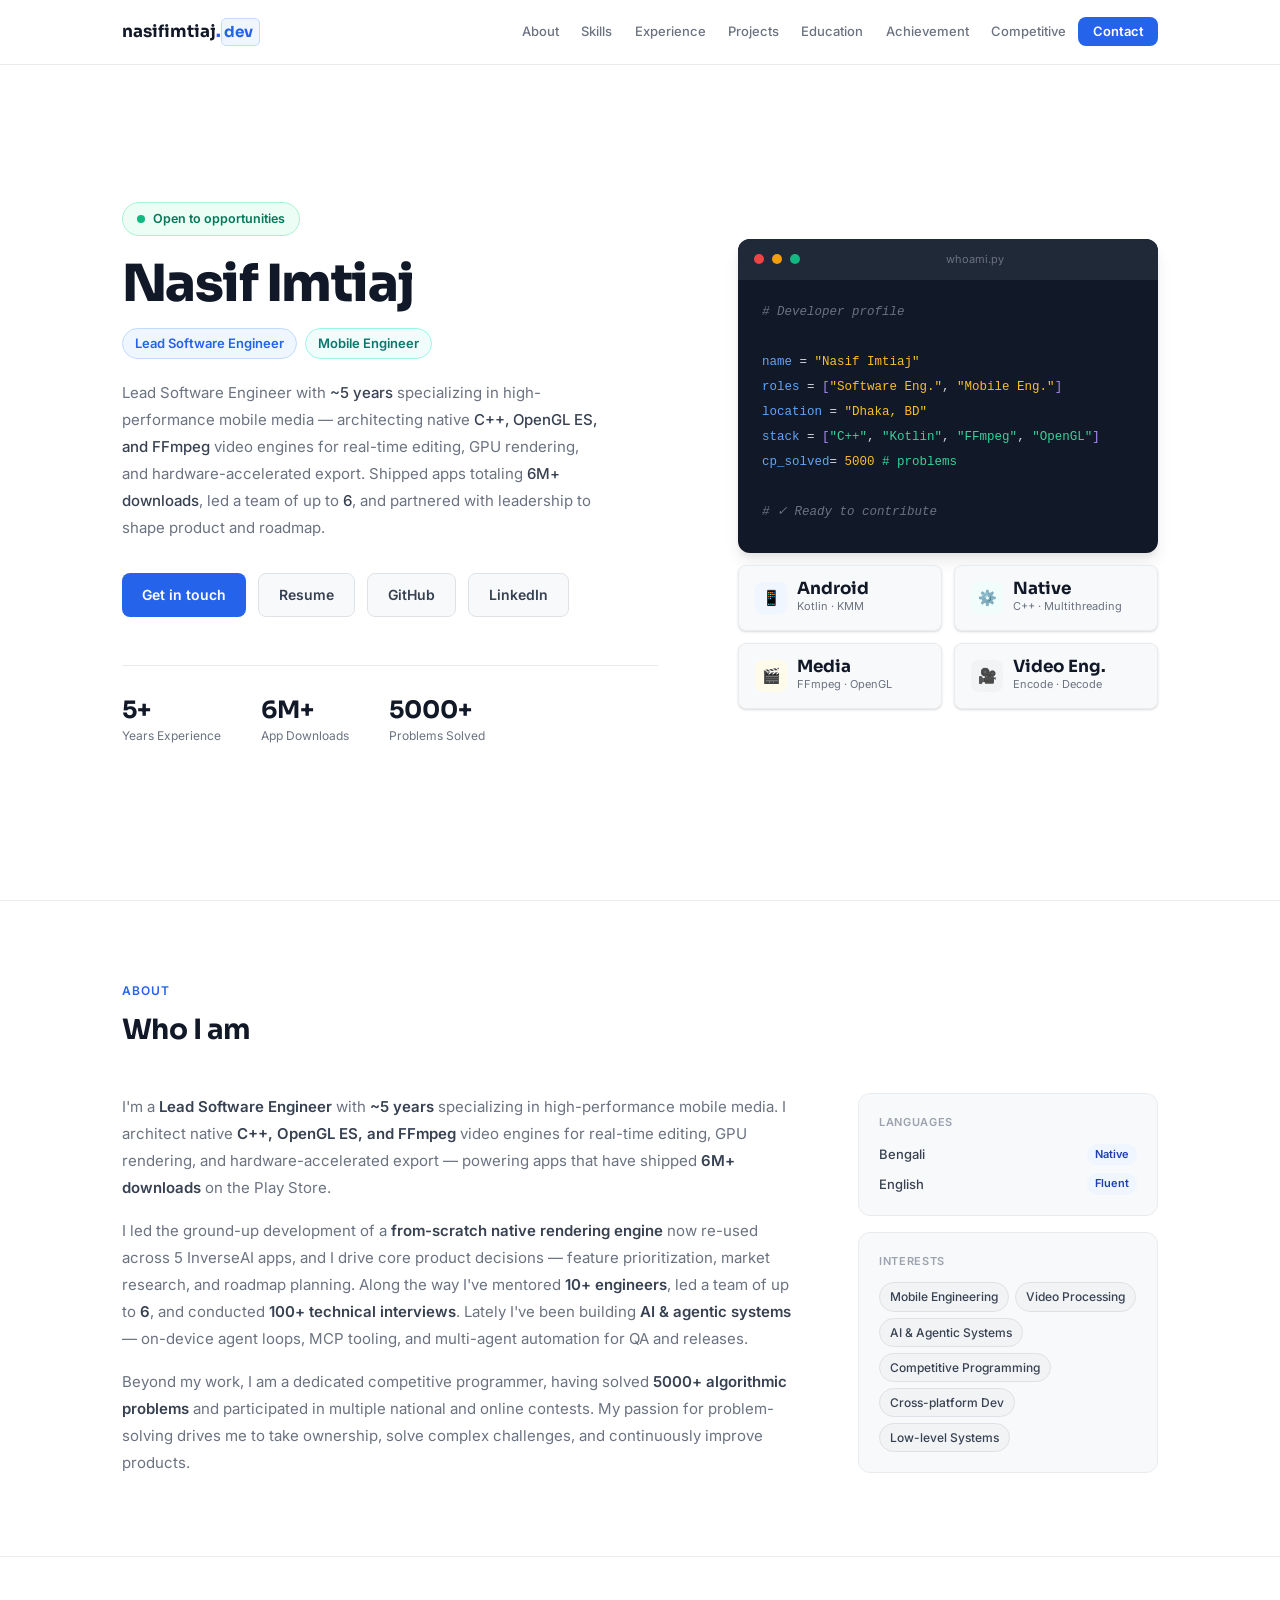
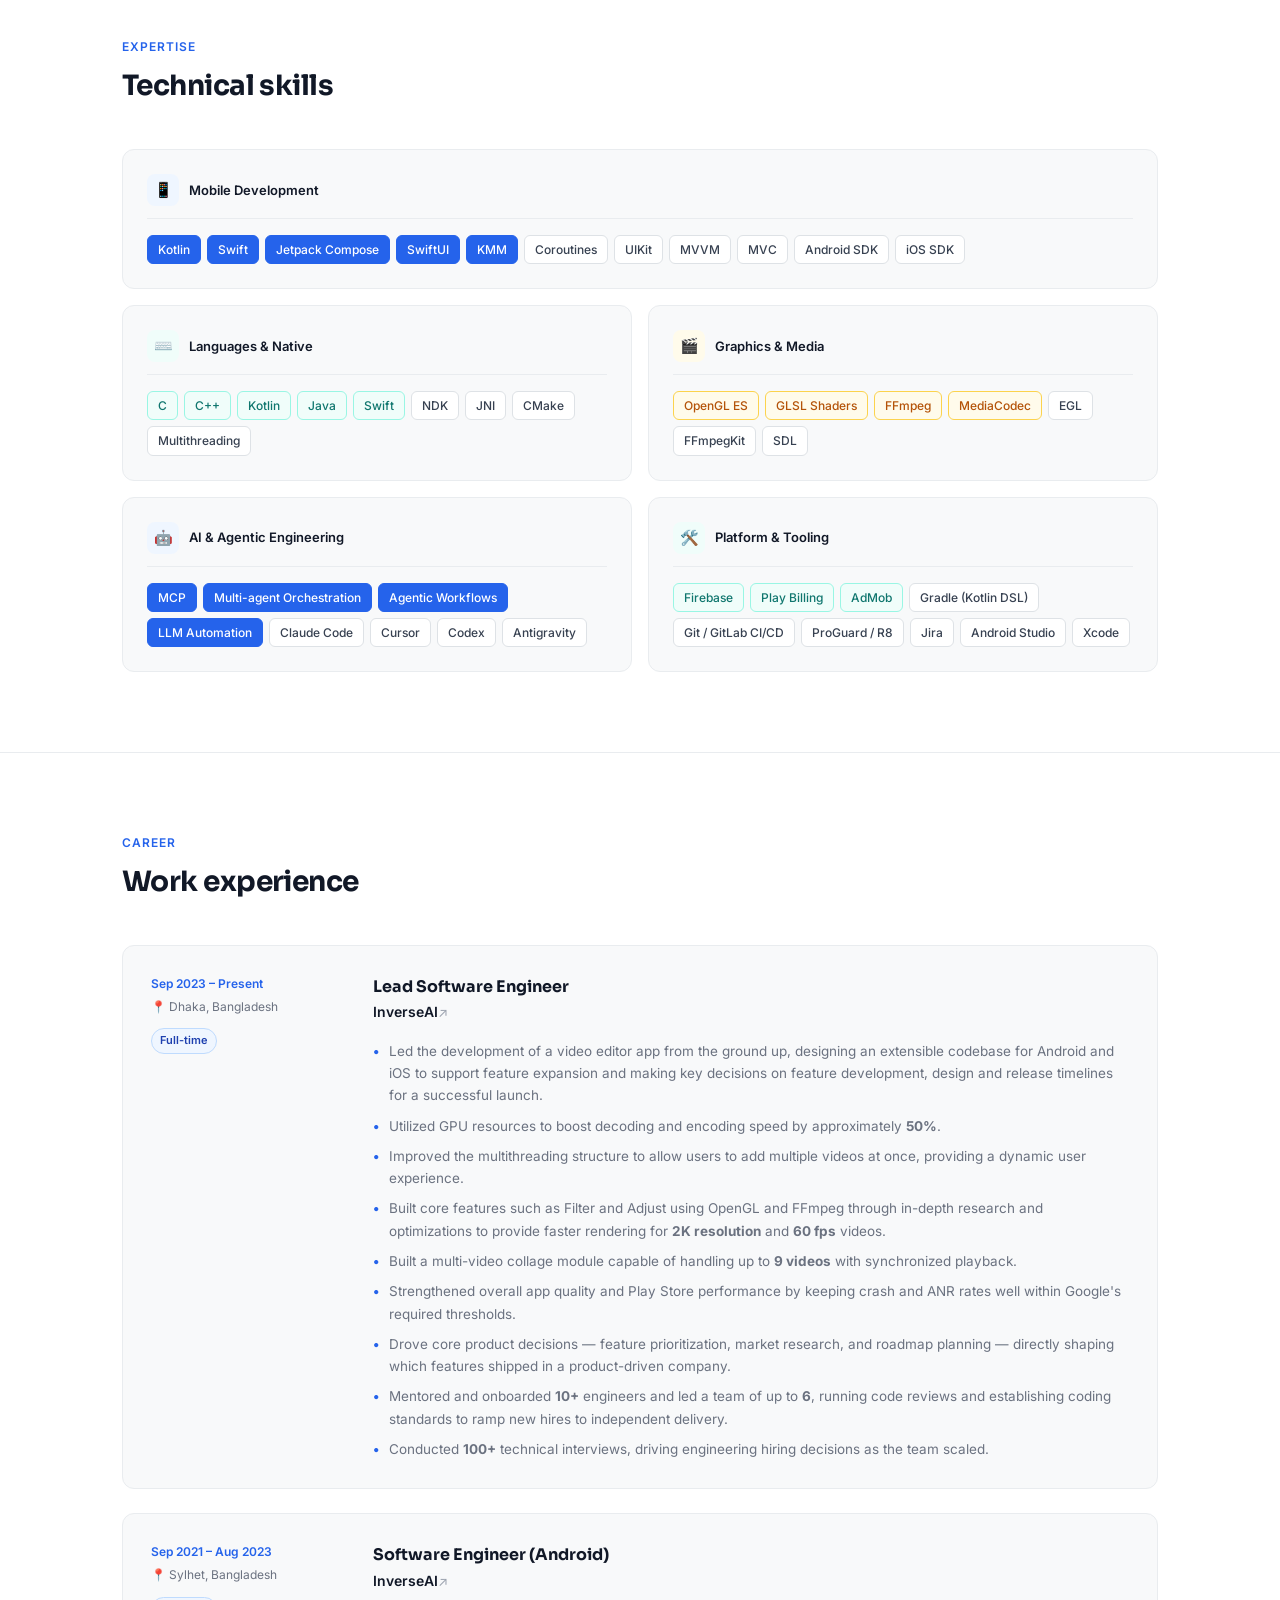
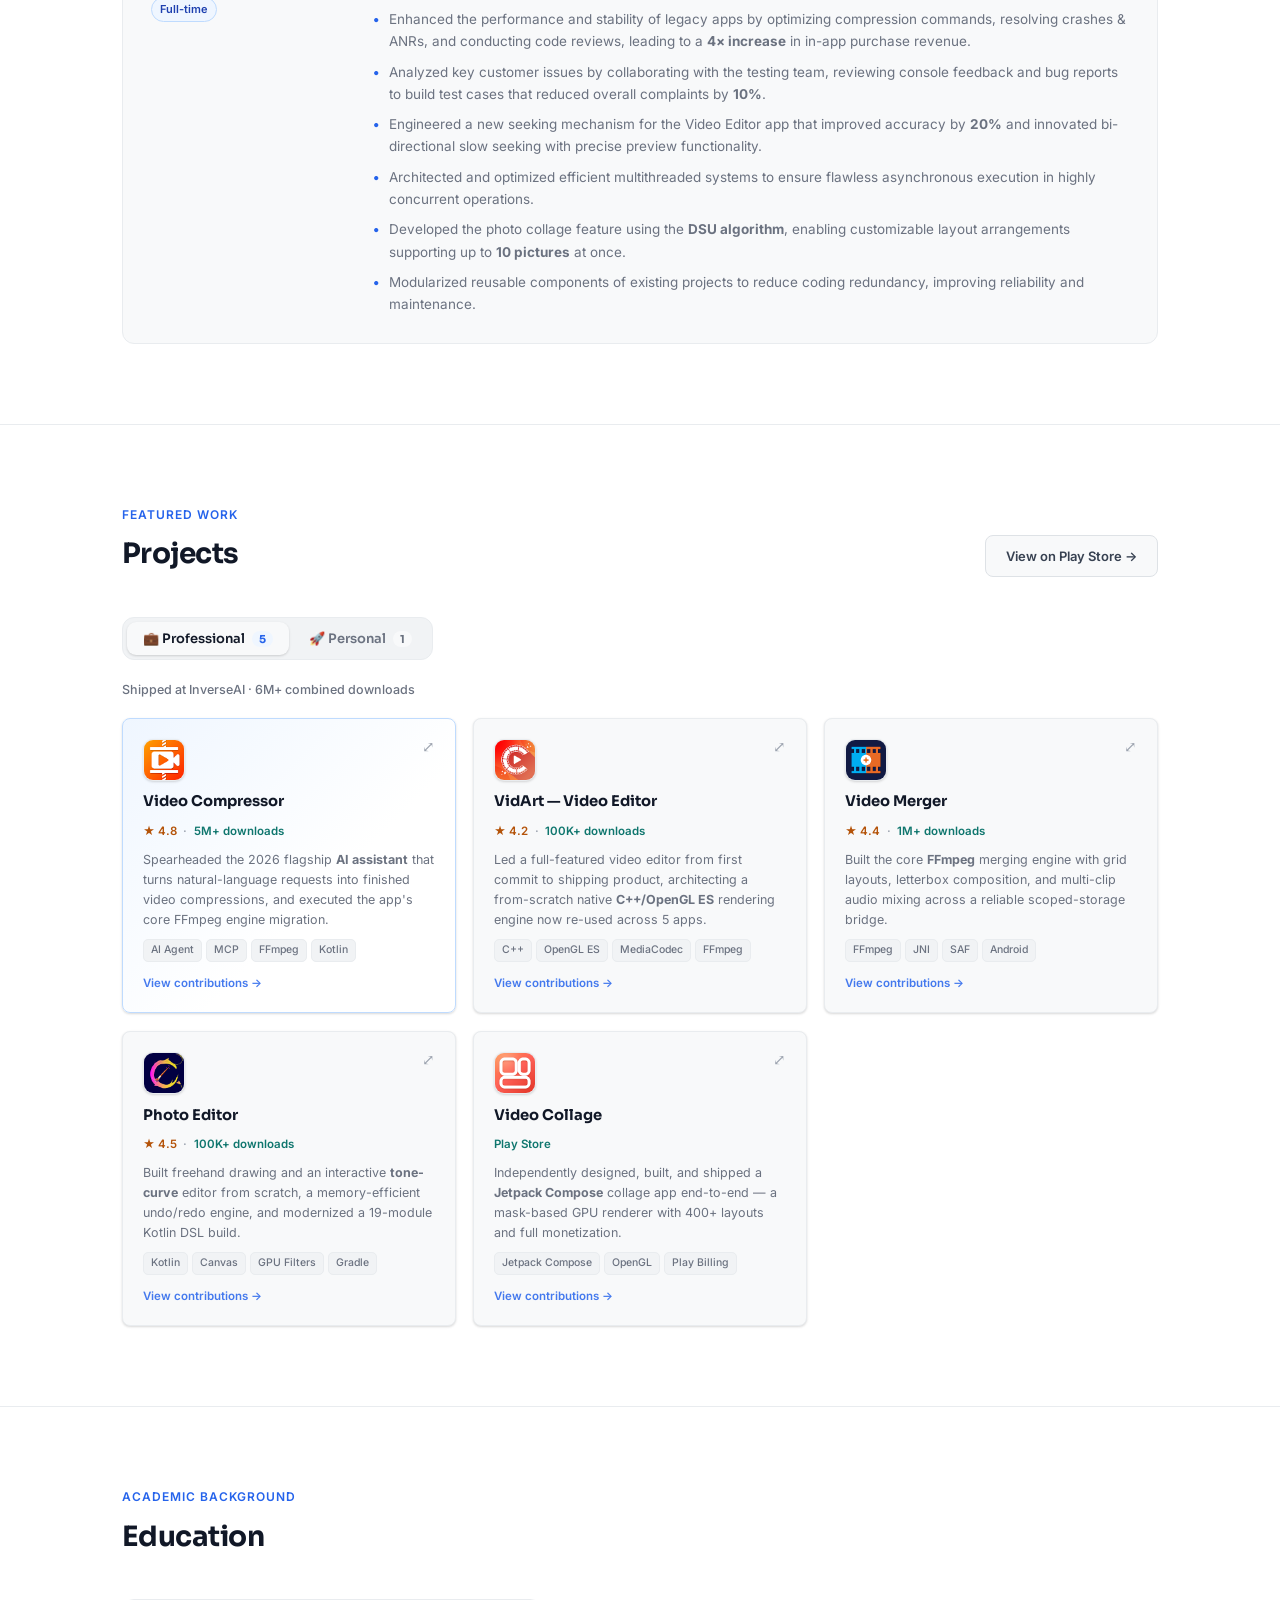
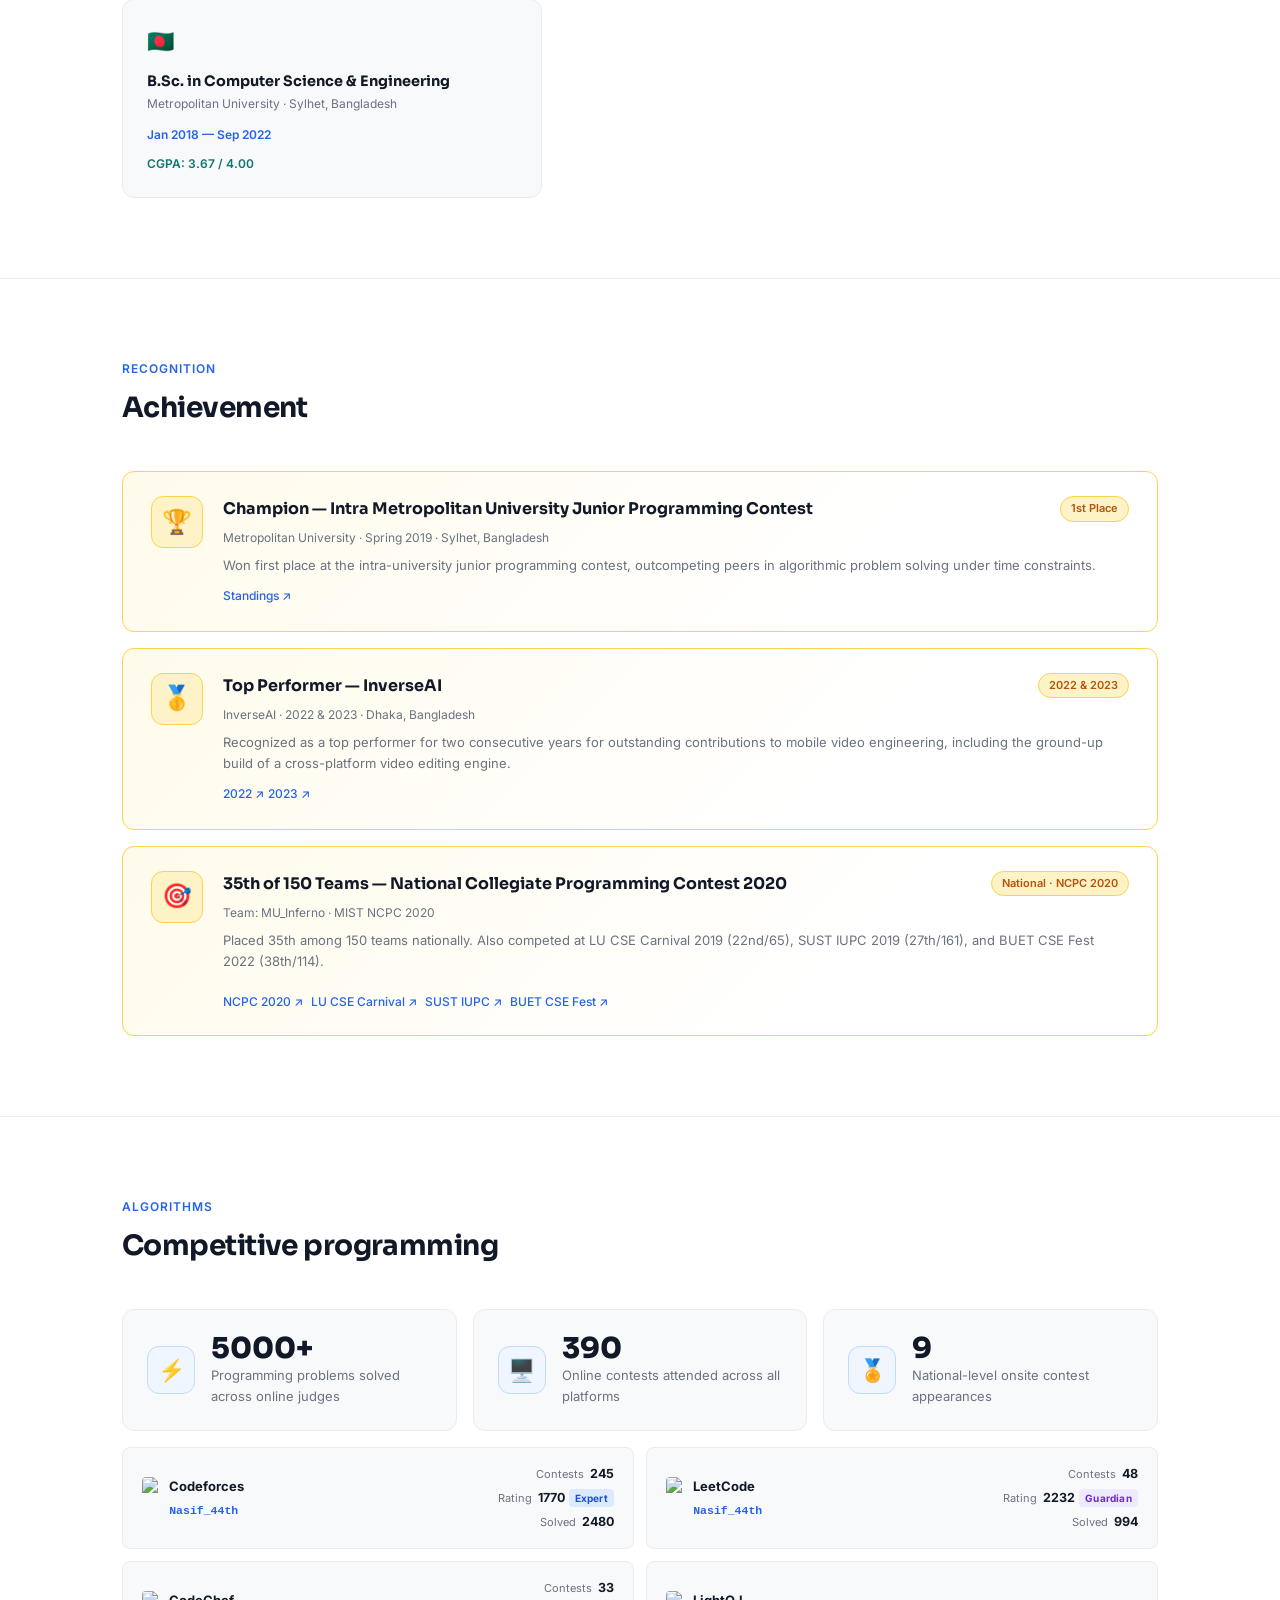
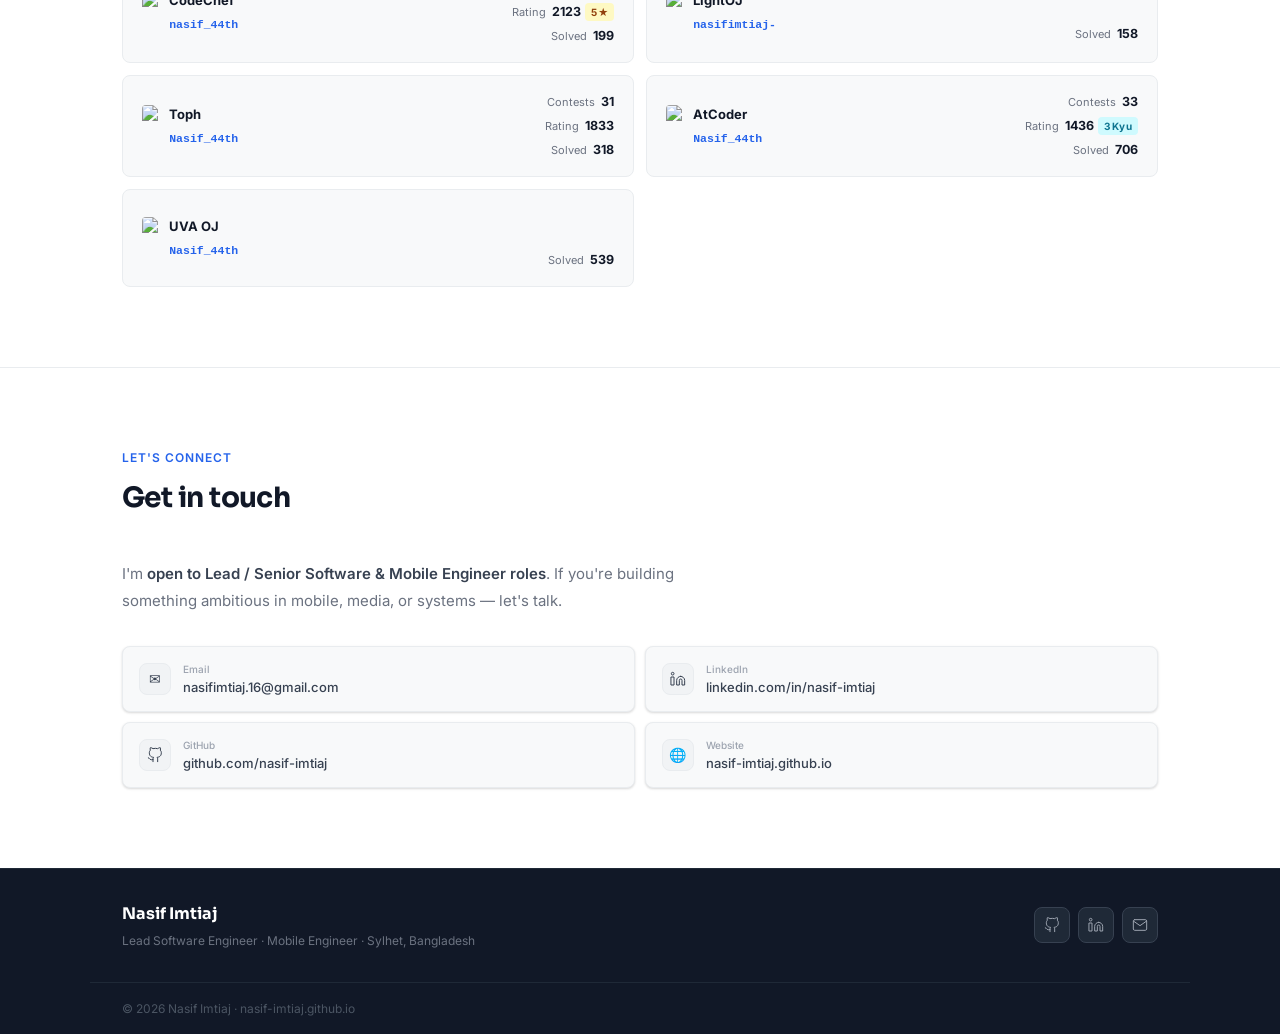
==== commit a9ea0eaf: "Add social-share (OG) image and surface open-to-work signal - Generate branded 1200x630 og-cover.png" ====
--- a/index.html
+++ b/index.html
@@ -9,9 +9,14 @@
   <meta property="og:description" content="Lead Software Engineer specializing in high-performance mobile media — native C++, OpenGL ES, and FFmpeg video engines. 6M+ app downloads shipped.">
   <meta property="og:url" content="https://nasif-imtiaj.github.io">
   <meta property="og:type" content="website">
-  <meta name="twitter:card" content="summary">
+  <meta property="og:image" content="https://nasif-imtiaj.github.io/assets/img/og-cover.png">
+  <meta property="og:image:width" content="1200">
+  <meta property="og:image:height" content="630">
+  <meta property="og:image:alt" content="Nasif Imtiaj — Lead Software Engineer. 6M+ downloads, 5+ years, 5000+ problems solved.">
+  <meta name="twitter:card" content="summary_large_image">
   <meta name="twitter:title" content="Nasif Imtiaj — Lead Software &amp; Mobile Engineer">
   <meta name="twitter:description" content="Lead Software Engineer in high-performance mobile media — C++, OpenGL ES, FFmpeg. 6M+ app downloads shipped.">
+  <meta name="twitter:image" content="https://nasif-imtiaj.github.io/assets/img/og-cover.png">
   <link rel="icon" type="image/svg+xml" href="assets/favicon.svg">
   <link href="https://fonts.googleapis.com/css2?family=Inter:wght@300;400;500;600;700&family=Sora:wght@400;600;700;800&display=swap" rel="stylesheet">
   <link rel="stylesheet" href="assets/css/style.css">
@@ -44,6 +49,7 @@
 <!-- ════════════ HERO ════════════ -->
 <div class="hero">
   <div class="hero-left">
+    <a href="#contact" class="hero-badge f1"><span class="hero-badge-dot"></span>Open to opportunities</a>
     <h1 class="f1">Nasif Imtiaj</h1>
     <div class="hero-roles f2">
       <span class="role-chip blue">Lead Software Engineer</span>
@@ -778,8 +784,8 @@
   <section id="contact">
     <div class="section-label">Let's connect</div>
     <div class="section-title">Get in touch</div>
-    <p class="contact-intro" style="display:none">
-      I'm currently looking for <strong>full-time Software &amp; Mobile Engineer roles</strong>. Feel free to reach out!
+    <p class="contact-intro">
+      I'm <strong>open to Lead / Senior Software &amp; Mobile Engineer roles</strong>. If you're building something ambitious in mobile, media, or systems — let's talk.
     </p>
     <div class="contact-grid">
 
--- a/assets/css/style.css
+++ b/assets/css/style.css
@@ -151,22 +151,31 @@
 .hero-badge {
   display: inline-flex;
   align-items: center;
-  gap: 6px;
-  background: var(--accent-light);
-  color: var(--accent-text);
-  font-size: 12px;
+  gap: 8px;
+  background: #ecfdf5;
+  color: #047857;
+  font-size: 12.5px;
   font-weight: 600;
-  padding: 5px 12px;
+  padding: 6px 14px;
   border-radius: 100px;
-  margin-bottom: 1.5rem;
-  border: 1px solid #bfdbfe;
-}
+  margin-bottom: 1.25rem;
+  border: 1px solid #a7f3d0;
+  text-decoration: none;
+  transition: background .15s, border-color .15s, transform .15s;
+}
+.hero-badge:hover { background: #d1fae5; border-color: #6ee7b7; transform: translateY(-1px); }
 
 .hero-badge-dot {
-  width: 6px; height: 6px;
+  width: 8px; height: 8px;
   border-radius: 50%;
-  background: var(--accent);
-  animation: blink 2s ease-in-out infinite;
+  background: #10b981;
+  box-shadow: 0 0 0 0 rgba(16,185,129,0.5);
+  animation: pulseDot 2s ease-out infinite;
+}
+@keyframes pulseDot {
+  0% { box-shadow: 0 0 0 0 rgba(16,185,129,0.5); }
+  70% { box-shadow: 0 0 0 7px rgba(16,185,129,0); }
+  100% { box-shadow: 0 0 0 0 rgba(16,185,129,0); }
 }
 @keyframes blink { 0%,100%{opacity:1} 50%{opacity:0.3} }
 
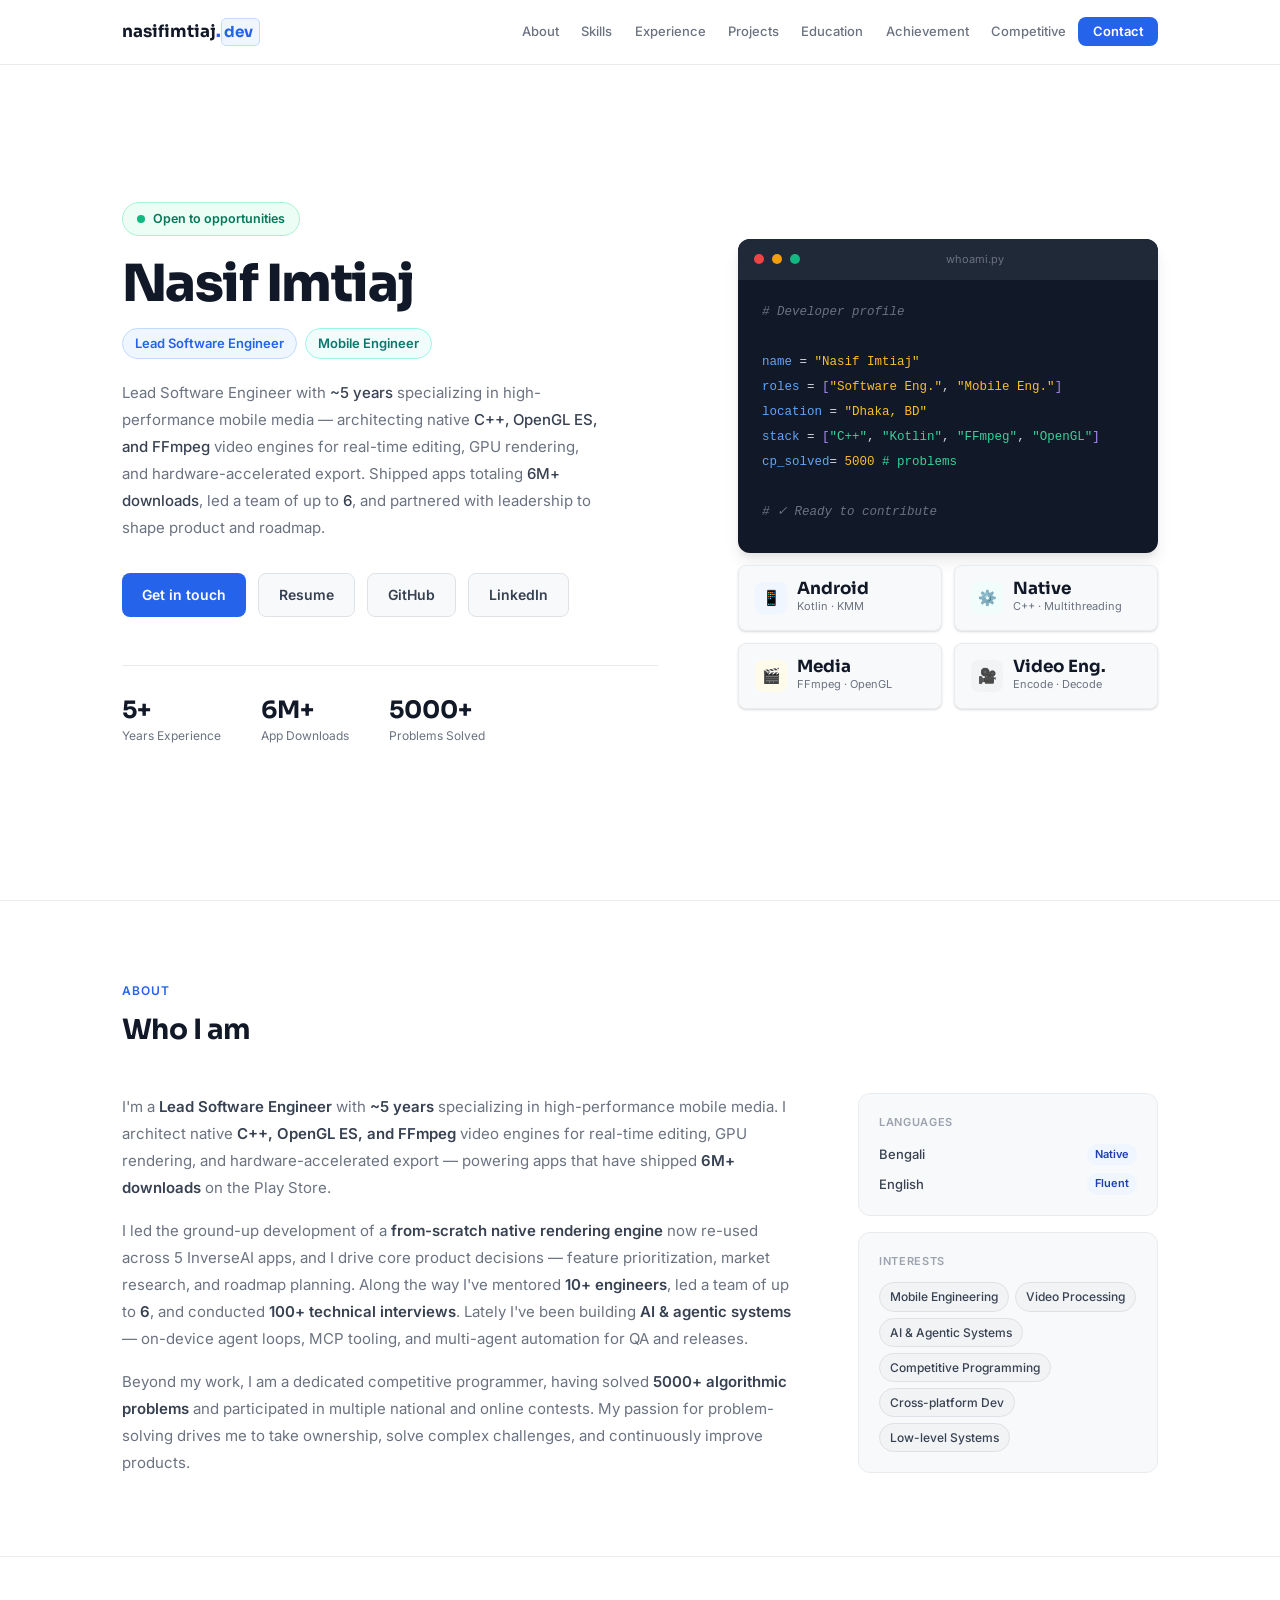
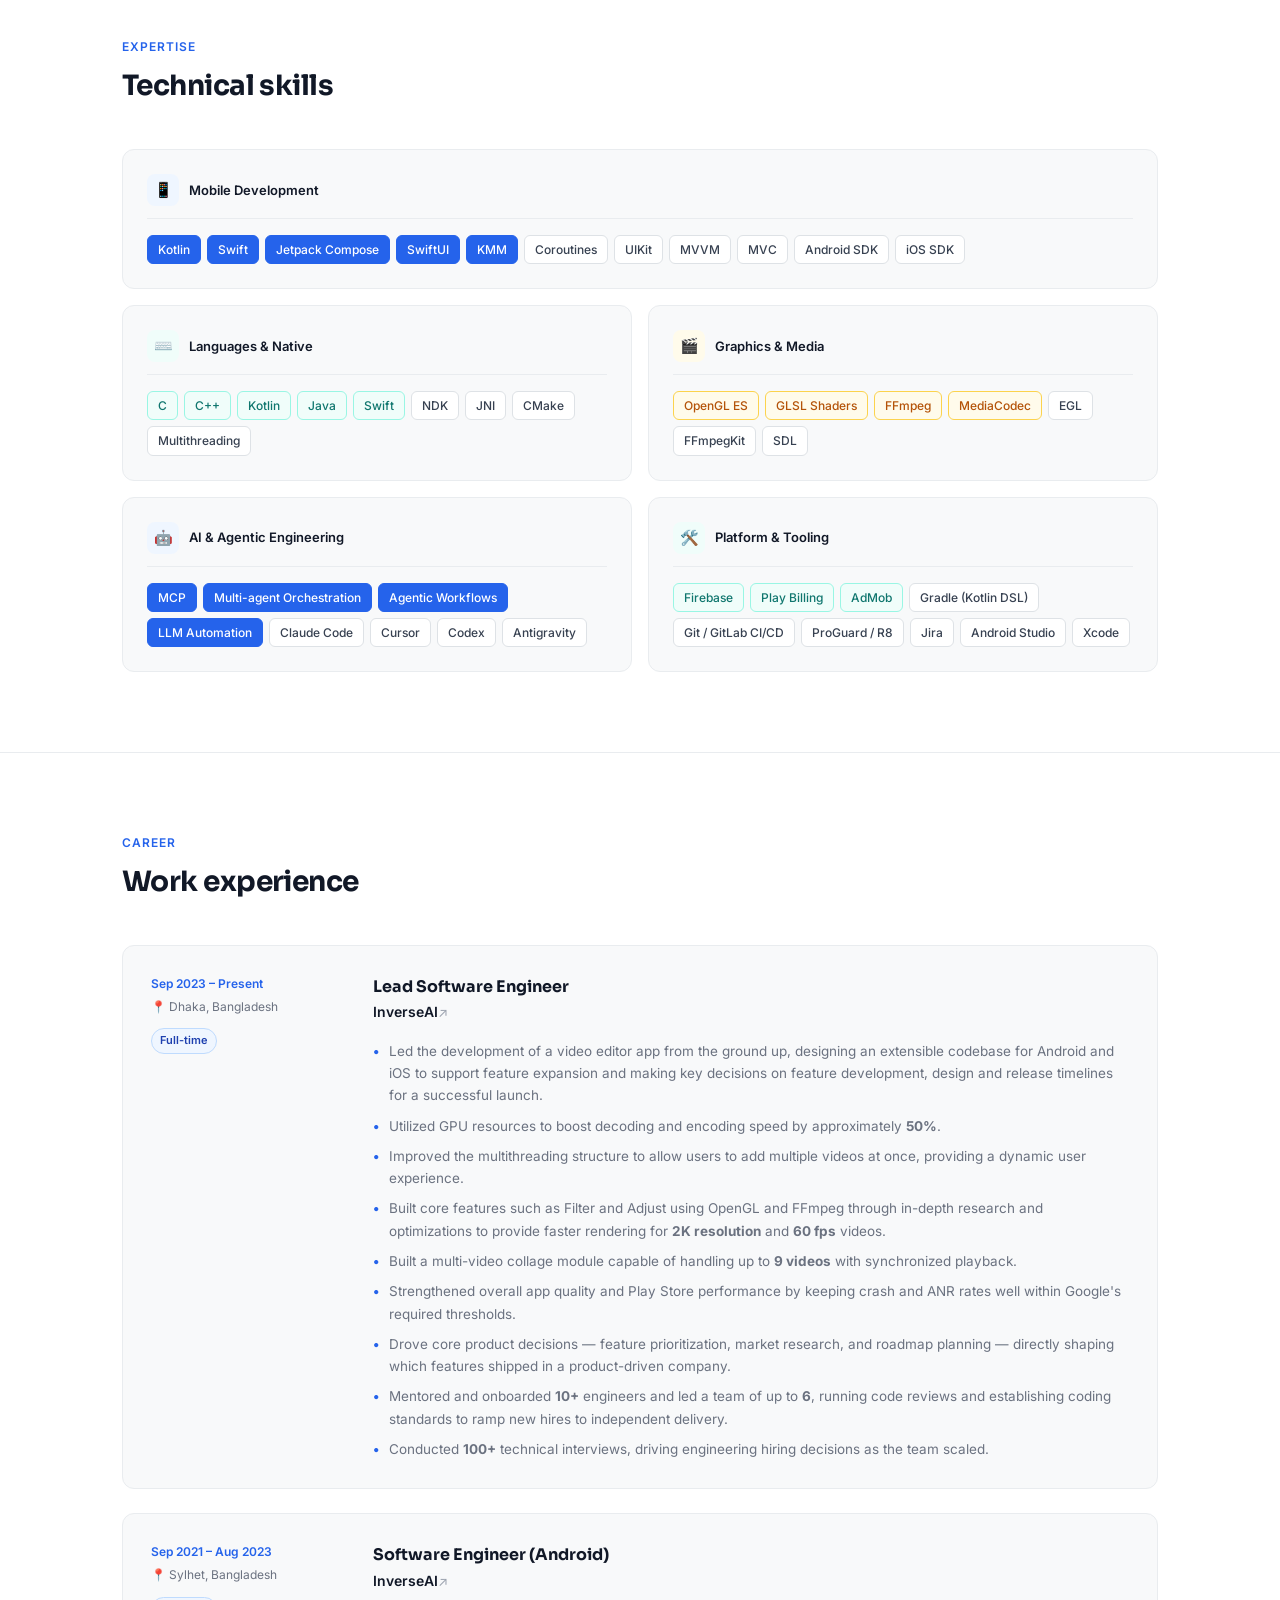
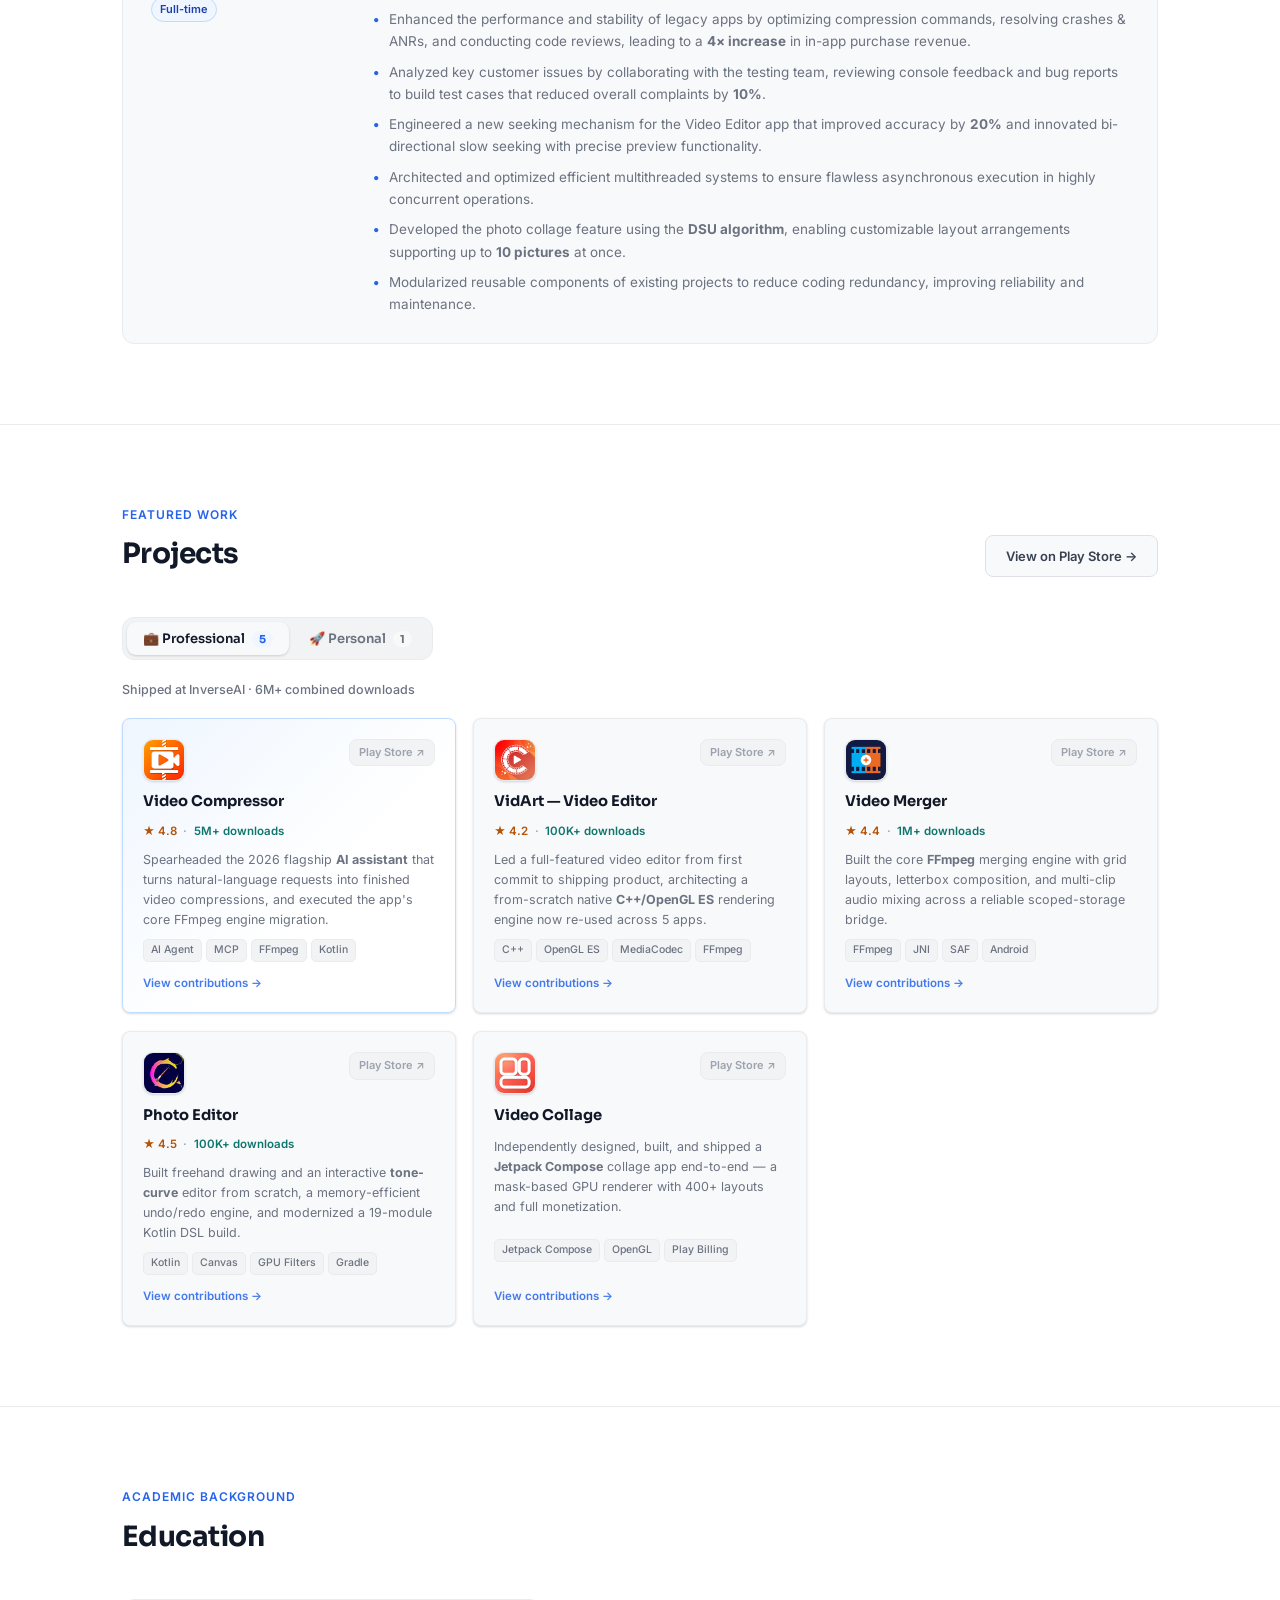
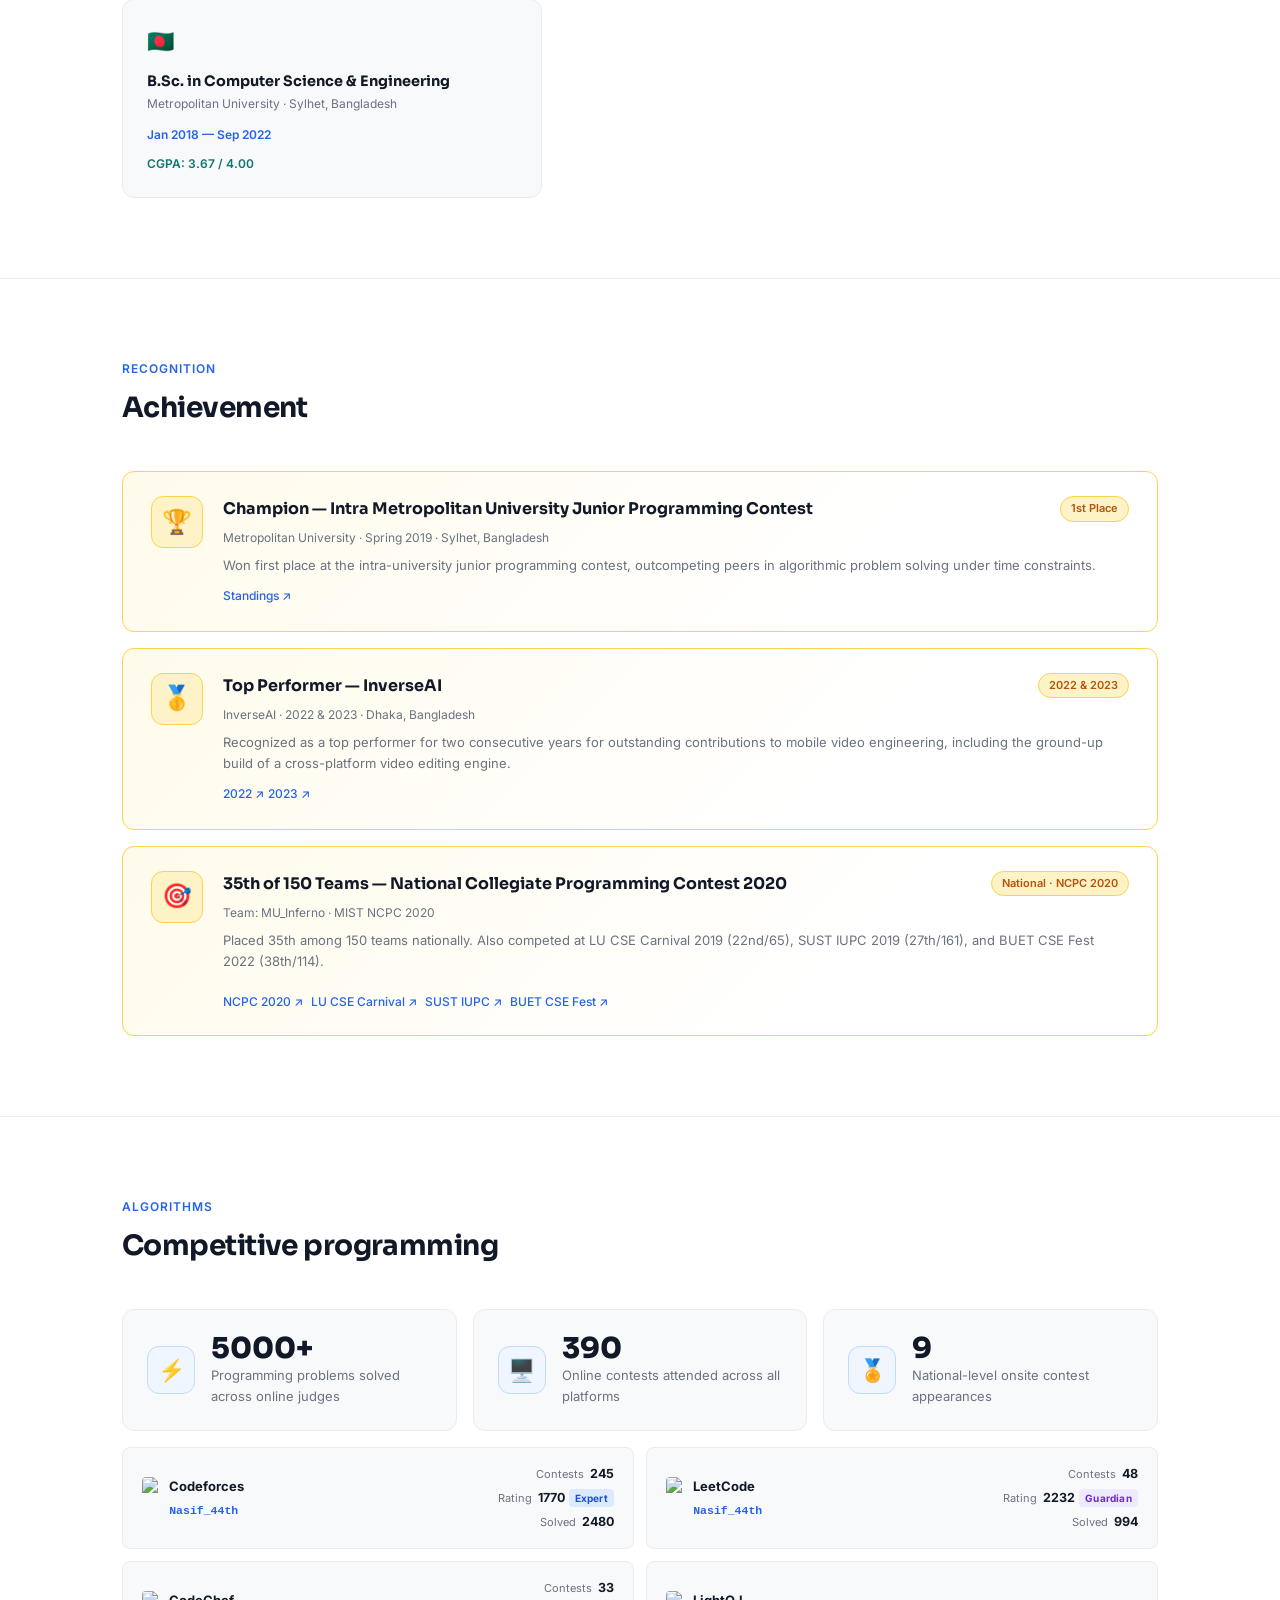
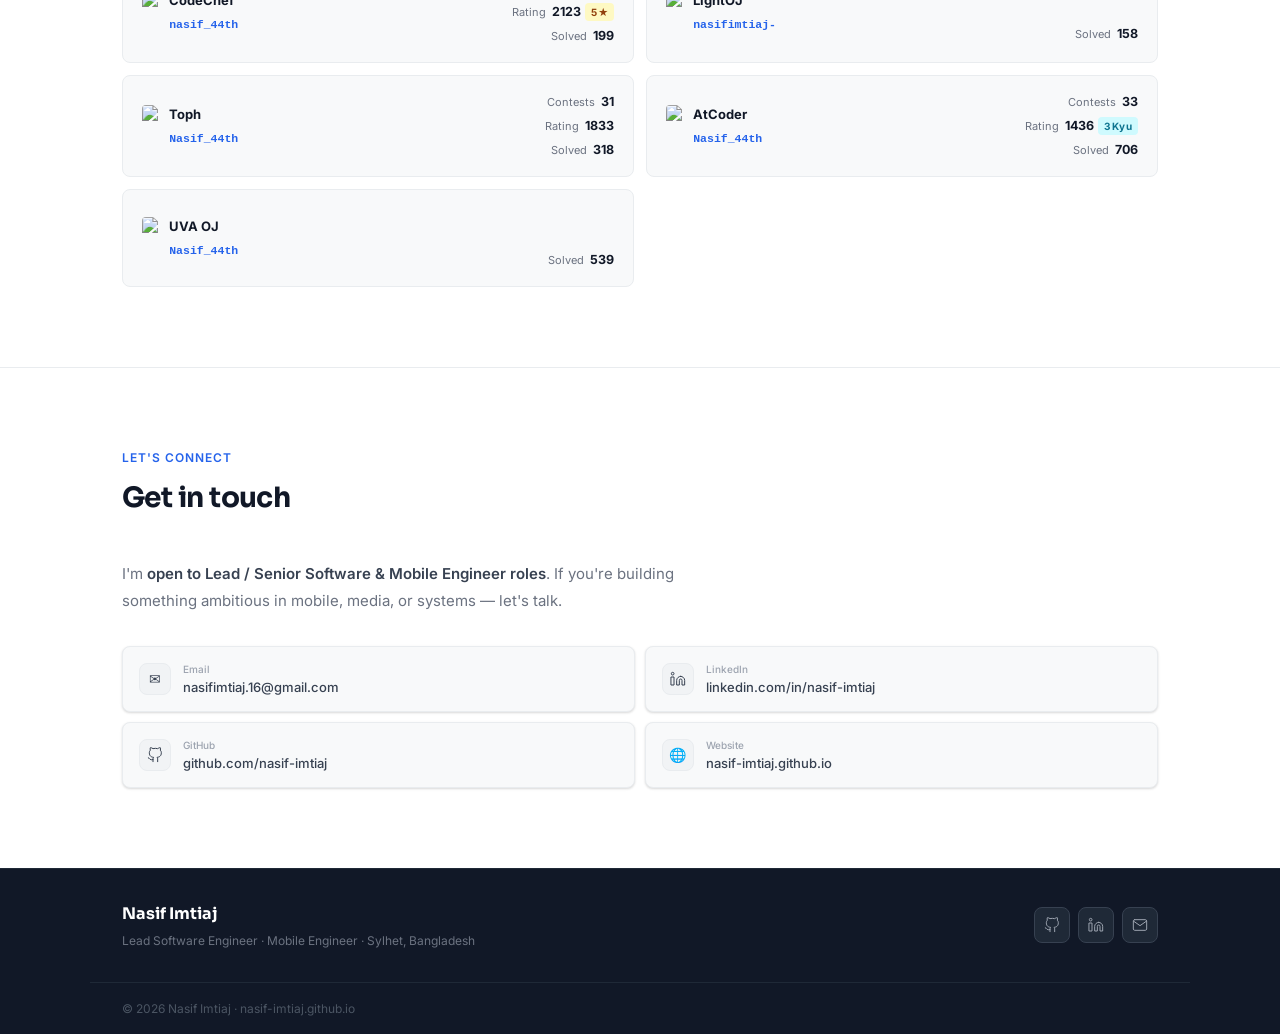
==== commit 02516b4d: "Add direct store link to project cards - Restore top-right corner link on each project card: "Play S" ====
--- a/index.html
+++ b/index.html
@@ -344,7 +344,7 @@
       <div class="project-card featured" role="button" tabindex="0" aria-haspopup="dialog" data-store="https://play.google.com/store/apps/details?id=com.video_converter.video_compressor" data-store-label="Play Store">
         <div class="project-top">
           <img class="project-icon-img" src="assets/img/apps/video-compressor.png" alt="Video Compressor icon" loading="lazy">
-          <span class="project-expand" aria-hidden="true">⤢</span>
+          <a class="project-store" href="https://play.google.com/store/apps/details?id=com.video_converter.video_compressor" target="_blank" rel="noopener" title="View on Play Store">Play Store ↗</a>
         </div>
         <div class="project-name">Video Compressor</div>
         <div class="project-meta"><span class="pm-star">★ 4.8</span><span class="pm-sep">·</span><span class="pm-dl">5M+ downloads</span></div>
@@ -375,7 +375,7 @@
       <div class="project-card" role="button" tabindex="0" aria-haspopup="dialog" data-store="https://play.google.com/store/apps/details?id=com.inverseai.vidart_video_editor" data-store-label="Play Store">
         <div class="project-top">
           <img class="project-icon-img" src="assets/img/apps/vidart.png" alt="VidArt icon" loading="lazy">
-          <span class="project-expand" aria-hidden="true">⤢</span>
+          <a class="project-store" href="https://play.google.com/store/apps/details?id=com.inverseai.vidart_video_editor" target="_blank" rel="noopener" title="View on Play Store">Play Store ↗</a>
         </div>
         <div class="project-name">VidArt — Video Editor</div>
         <div class="project-meta"><span class="pm-star">★ 4.2</span><span class="pm-sep">·</span><span class="pm-dl">100K+ downloads</span></div>
@@ -411,7 +411,7 @@
       <div class="project-card" role="button" tabindex="0" aria-haspopup="dialog" data-store="https://play.google.com/store/apps/details?id=com.video_joiner.video_merger" data-store-label="Play Store">
         <div class="project-top">
           <img class="project-icon-img" src="assets/img/apps/video-merger.png" alt="Video Merger icon" loading="lazy">
-          <span class="project-expand" aria-hidden="true">⤢</span>
+          <a class="project-store" href="https://play.google.com/store/apps/details?id=com.video_joiner.video_merger" target="_blank" rel="noopener" title="View on Play Store">Play Store ↗</a>
         </div>
         <div class="project-name">Video Merger</div>
         <div class="project-meta"><span class="pm-star">★ 4.4</span><span class="pm-sep">·</span><span class="pm-dl">1M+ downloads</span></div>
@@ -440,7 +440,7 @@
       <div class="project-card" role="button" tabindex="0" aria-haspopup="dialog" data-store="https://play.google.com/store/apps/details?id=com.inverse.photoeditor" data-store-label="Play Store">
         <div class="project-top">
           <img class="project-icon-img" src="assets/img/apps/photo-editor.png" alt="Photo Editor icon" loading="lazy">
-          <span class="project-expand" aria-hidden="true">⤢</span>
+          <a class="project-store" href="https://play.google.com/store/apps/details?id=com.inverse.photoeditor" target="_blank" rel="noopener" title="View on Play Store">Play Store ↗</a>
         </div>
         <div class="project-name">Photo Editor</div>
         <div class="project-meta"><span class="pm-star">★ 4.5</span><span class="pm-sep">·</span><span class="pm-dl">100K+ downloads</span></div>
@@ -470,10 +470,9 @@
       <div class="project-card" role="button" tabindex="0" aria-haspopup="dialog" data-store="https://play.google.com/store/apps/details?id=com.inverseai.videocollage.maker.editor" data-store-label="Play Store">
         <div class="project-top">
           <img class="project-icon-img" src="assets/img/apps/video-collage.png" alt="Video Collage icon" loading="lazy">
-          <span class="project-expand" aria-hidden="true">⤢</span>
+          <a class="project-store" href="https://play.google.com/store/apps/details?id=com.inverseai.videocollage.maker.editor" target="_blank" rel="noopener" title="View on Play Store">Play Store ↗</a>
         </div>
         <div class="project-name">Video Collage</div>
-        <div class="project-meta"><span class="pm-dl">Play Store</span></div>
         <div class="project-desc">Independently designed, built, and shipped a <strong>Jetpack Compose</strong> collage app end-to-end — a mask-based GPU renderer with 400+ layouts and full monetization.</div>
         <div class="project-tags">
           <span class="ptag">Jetpack Compose</span>
@@ -507,10 +506,9 @@
       <div class="project-card" role="button" tabindex="0" aria-haspopup="dialog" data-store="https://github.com/Nasif-Imtiaj/Teacher-s-Assistant" data-store-label="GitHub">
         <div class="project-top">
           <div class="project-icon">🎓</div>
-          <span class="project-expand" aria-hidden="true">⤢</span>
+          <a class="project-store" href="https://github.com/Nasif-Imtiaj/Teacher-s-Assistant" target="_blank" rel="noopener" title="View on GitHub">GitHub ↗</a>
         </div>
         <div class="project-name">Teacher's Assistant</div>
-        <div class="project-meta"><span class="pm-dl">GitHub</span></div>
         <div class="project-desc">Android app where students submit answer scripts digitally and teachers evaluate them and generate mark lists — streamlining the assessment workflow end-to-end.</div>
         <div class="project-tags">
           <span class="ptag">Kotlin</span>
--- a/assets/css/style.css
+++ b/assets/css/style.css
@@ -501,8 +501,8 @@
 @media (max-width: 620px) { .projects-grid.grid-3 { grid-template-columns: 1fr; } .grid-3 .project-desc { -webkit-line-clamp: none; } }
 
 /* clickable-card affordances */
-.project-expand { color: var(--muted2); font-size: 15px; line-height: 1; transition: color .15s, transform .15s; }
-.project-card:hover .project-expand { color: var(--accent); transform: scale(1.12); }
+.project-store { display: inline-flex; align-items: center; gap: 3px; font-size: 11px; font-weight: 600; color: var(--muted2); text-decoration: none; padding: 4px 9px; border-radius: 8px; border: 1px solid var(--border); background: var(--surface2); white-space: nowrap; transition: color .15s, background .15s, border-color .15s; }
+.project-store:hover { color: var(--accent); background: var(--accent-light); border-color: var(--accent); }
 .project-more { margin-top: auto; padding-top: 0.15rem; font-size: 11.5px; font-weight: 600; color: var(--accent); opacity: 0.85; transition: opacity .15s; }
 .project-card:hover .project-more { opacity: 1; }
 
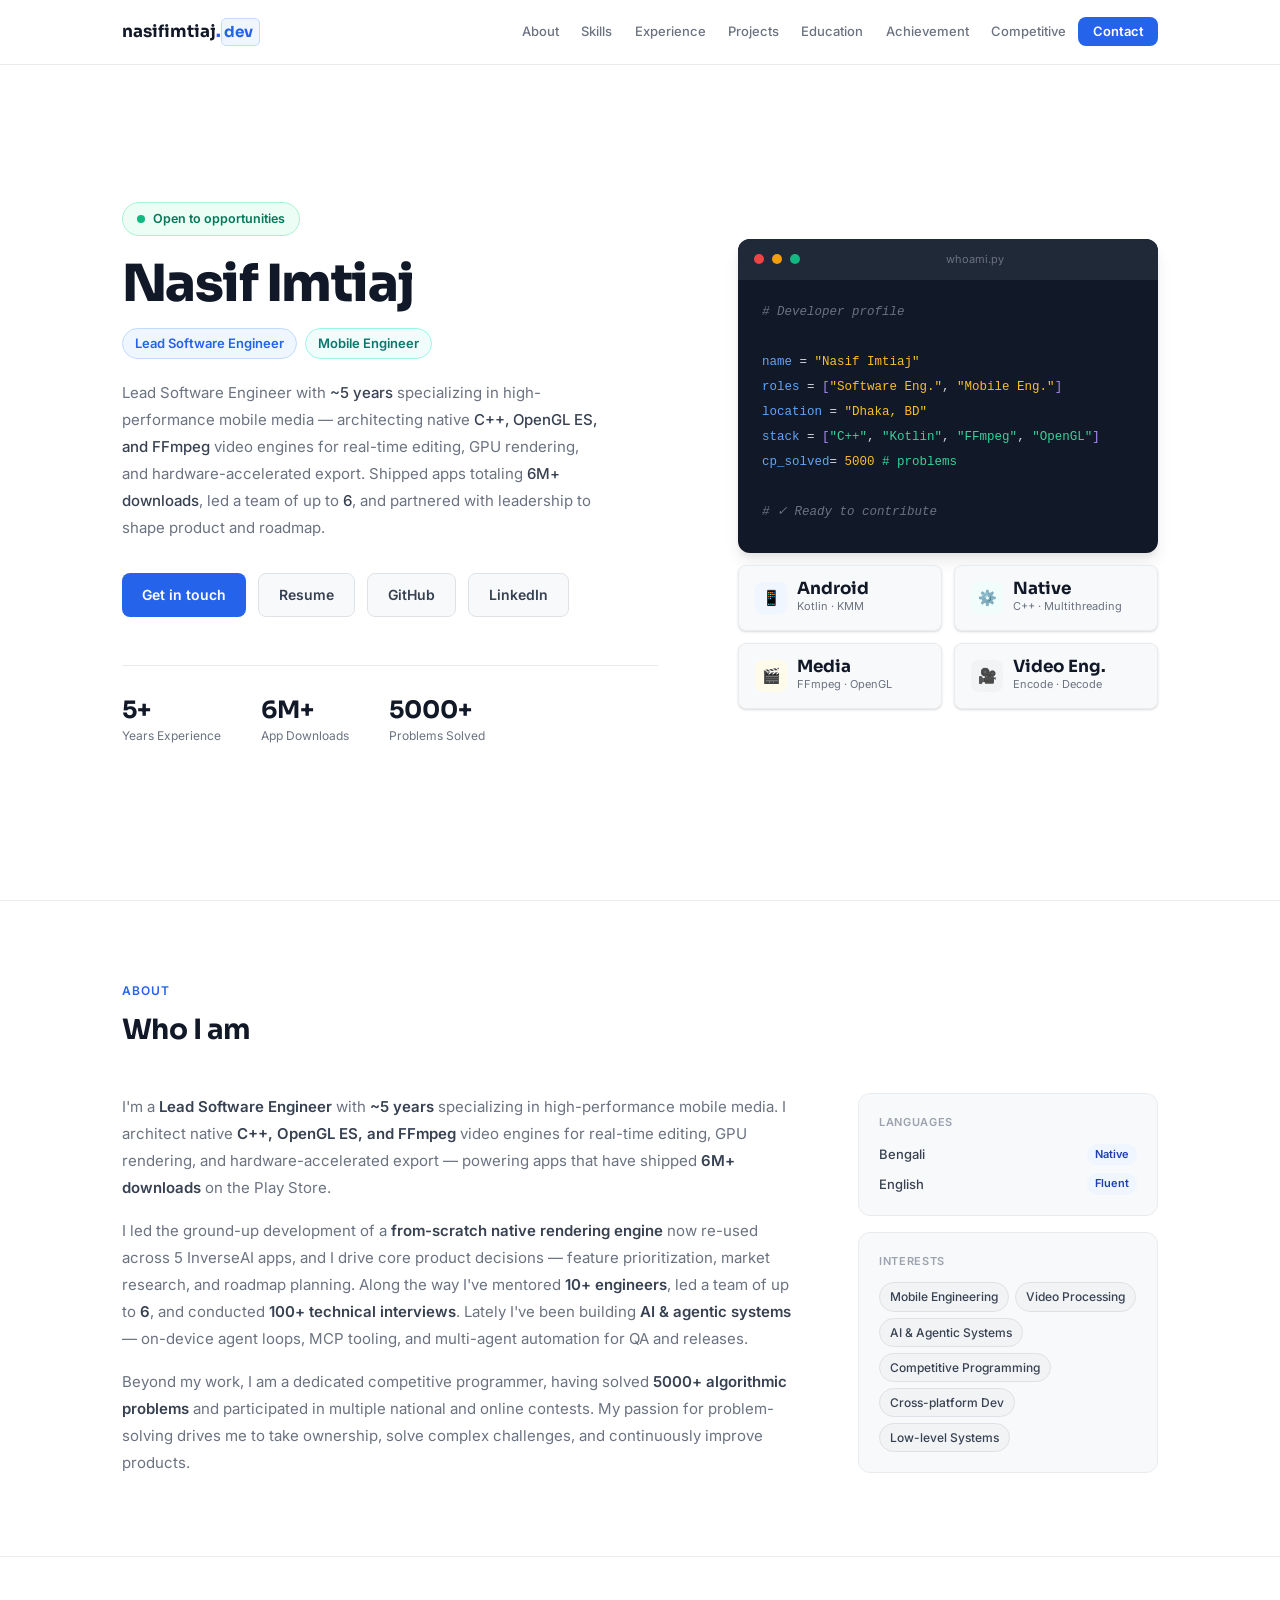
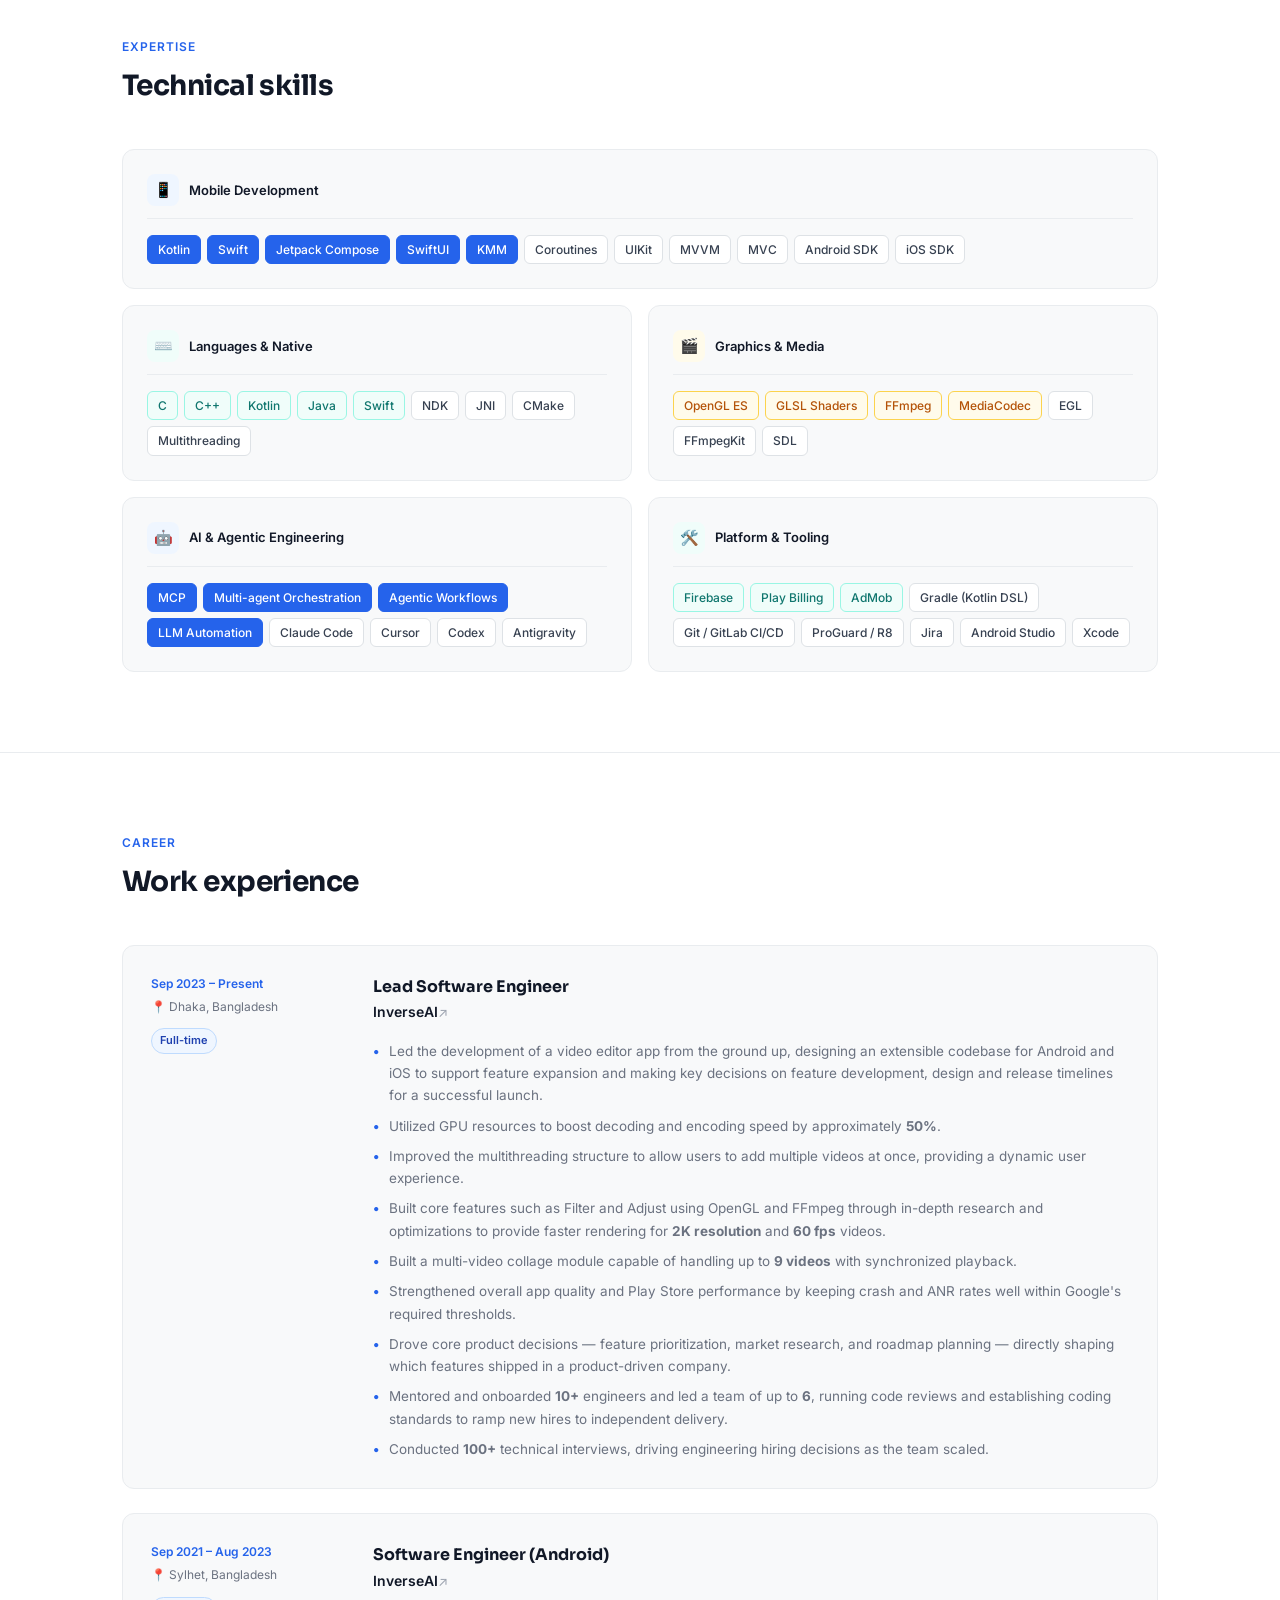
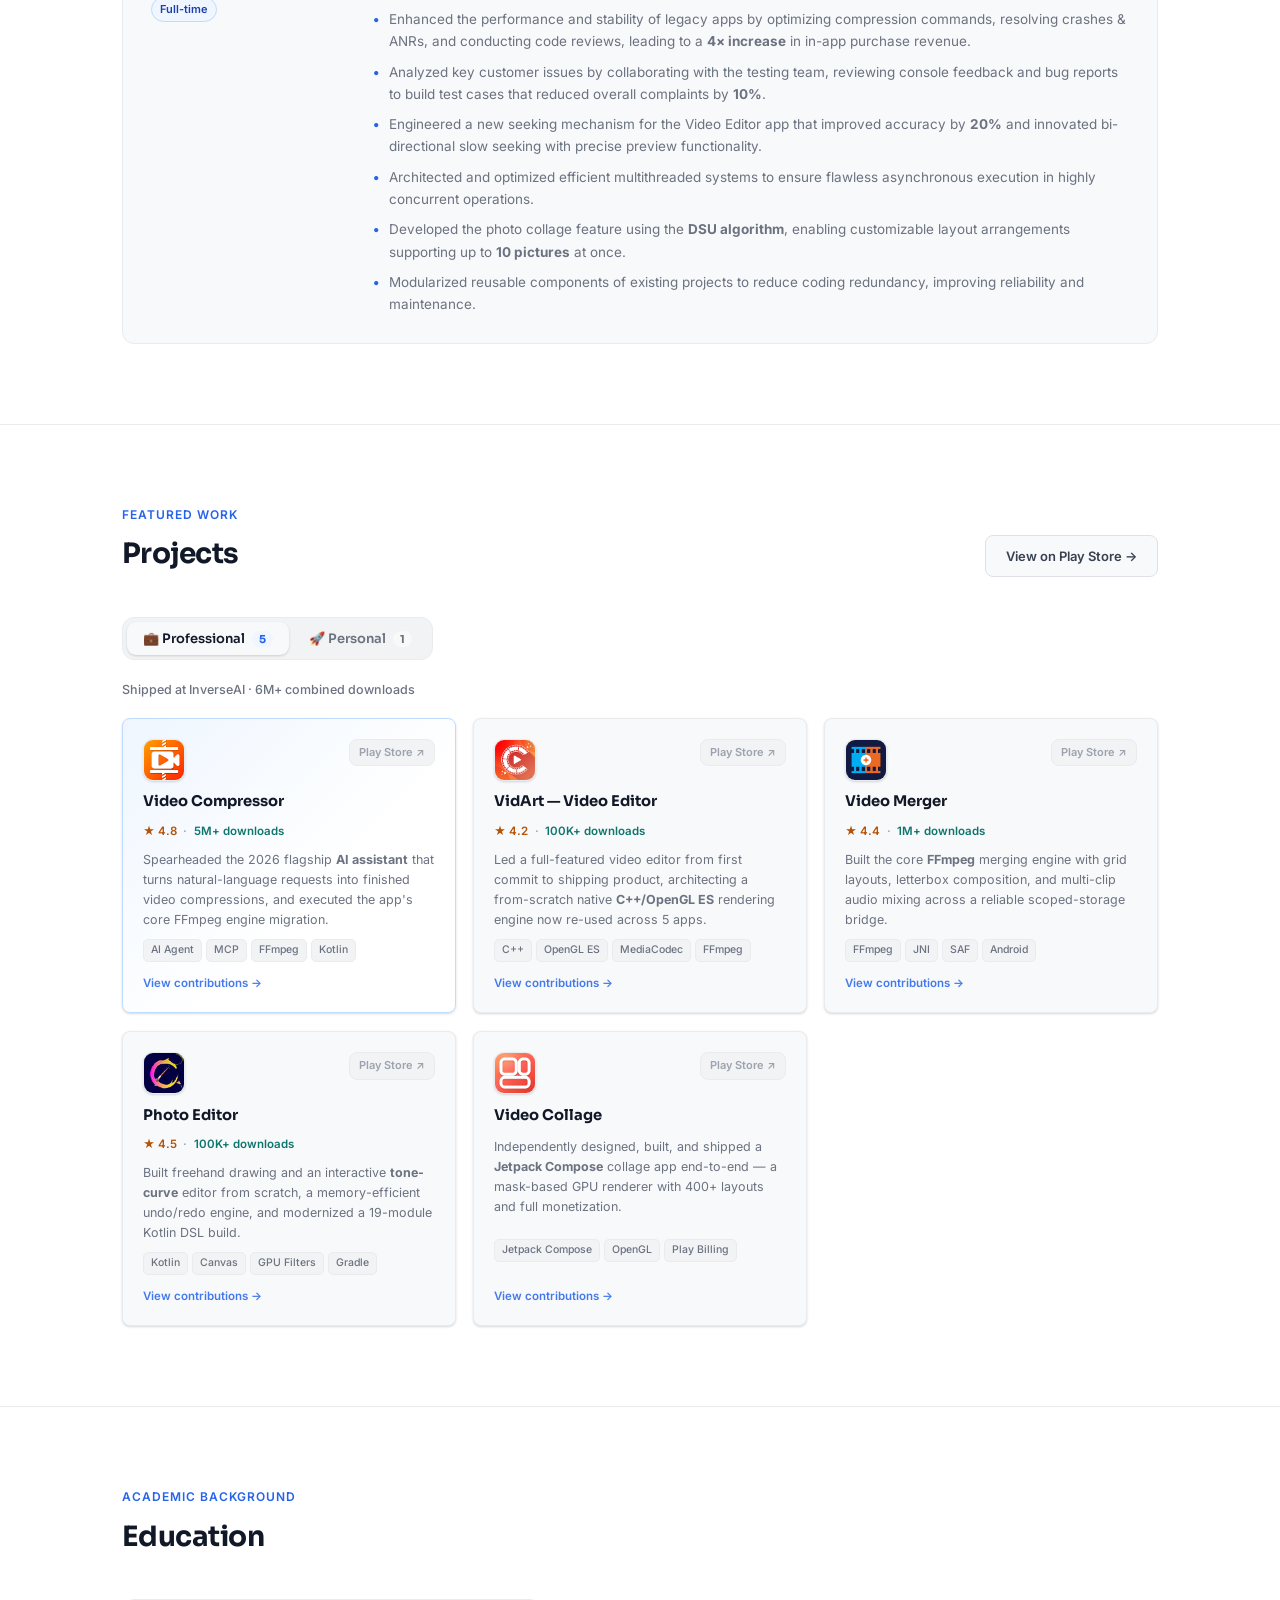
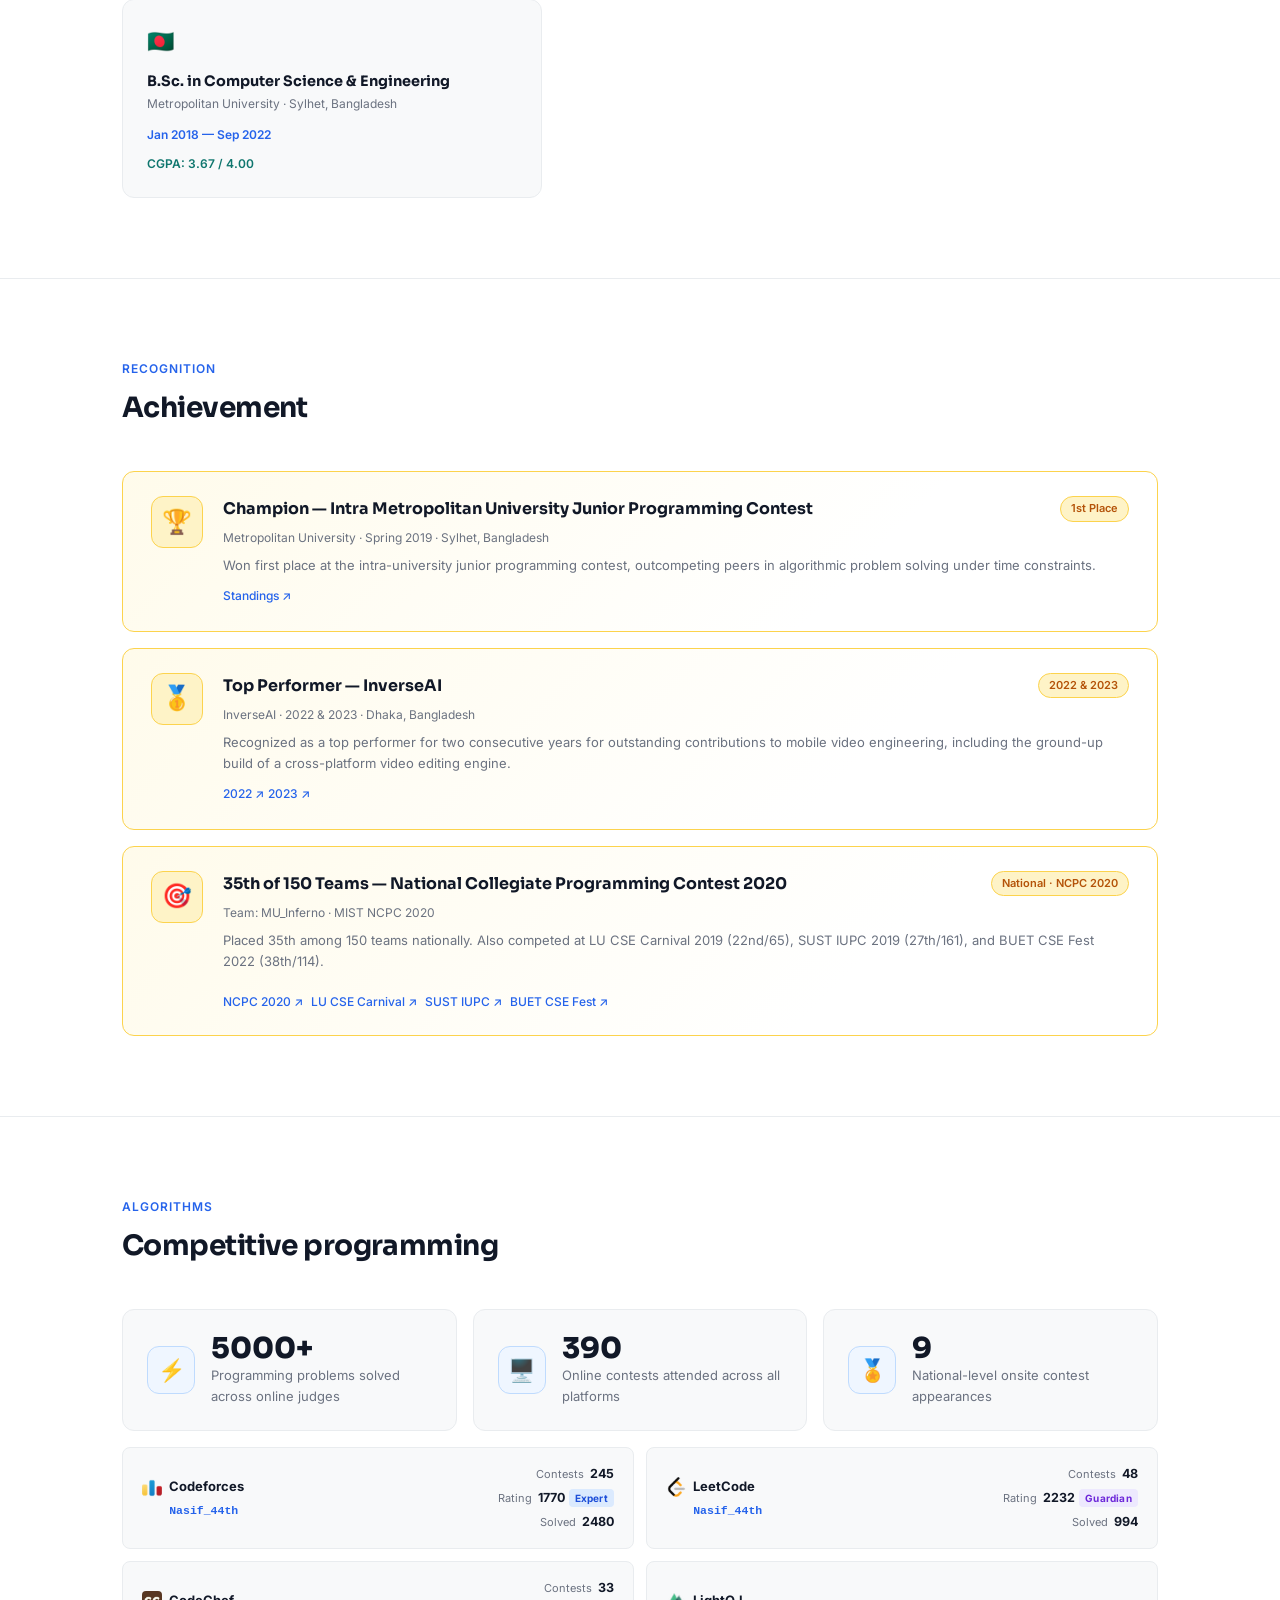
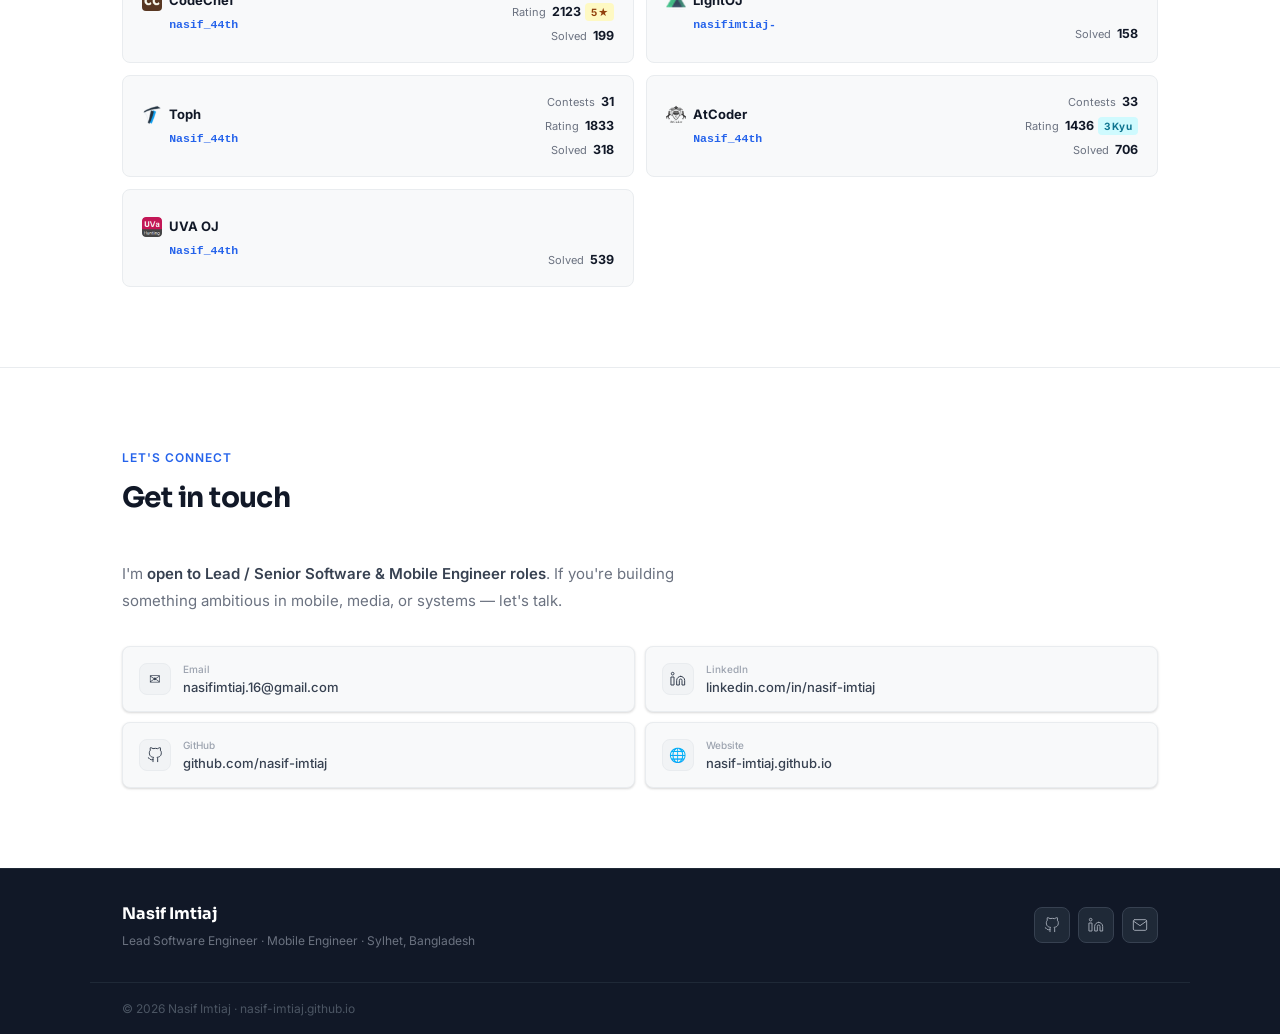
==== commit cc395cf2: "Add SEO, accessibility, and reliability improvements - JSON-LD Person schema with sameAs links to al" ====
--- a/index.html
+++ b/index.html
@@ -17,11 +17,41 @@
   <meta name="twitter:title" content="Nasif Imtiaj — Lead Software &amp; Mobile Engineer">
   <meta name="twitter:description" content="Lead Software Engineer in high-performance mobile media — C++, OpenGL ES, FFmpeg. 6M+ app downloads shipped.">
   <meta name="twitter:image" content="https://nasif-imtiaj.github.io/assets/img/og-cover.png">
+  <link rel="canonical" href="https://nasif-imtiaj.github.io/">
+  <meta name="theme-color" content="#2563eb">
   <link rel="icon" type="image/svg+xml" href="assets/favicon.svg">
+  <link rel="apple-touch-icon" href="assets/img/apple-touch-icon.png">
+  <link rel="preconnect" href="https://fonts.googleapis.com">
+  <link rel="preconnect" href="https://fonts.gstatic.com" crossorigin>
   <link href="https://fonts.googleapis.com/css2?family=Inter:wght@300;400;500;600;700&family=Sora:wght@400;600;700;800&display=swap" rel="stylesheet">
   <link rel="stylesheet" href="assets/css/style.css">
+  <script type="application/ld+json">
+  {
+    "@context": "https://schema.org",
+    "@type": "Person",
+    "name": "Nasif Imtiaj",
+    "url": "https://nasif-imtiaj.github.io/",
+    "image": "https://nasif-imtiaj.github.io/assets/img/og-cover.png",
+    "jobTitle": "Lead Software Engineer",
+    "worksFor": { "@type": "Organization", "name": "InverseAI", "url": "https://inverseai.com/" },
+    "address": { "@type": "PostalAddress", "addressLocality": "Sylhet", "addressCountry": "Bangladesh" },
+    "email": "mailto:nasifimtiaj.16@gmail.com",
+    "alumniOf": { "@type": "CollegeOrUniversity", "name": "Metropolitan University", "url": "https://metrouni.edu.bd/" },
+    "knowsAbout": ["Android", "C++", "OpenGL ES", "FFmpeg", "Kotlin", "Mobile Media Engineering", "Competitive Programming"],
+    "sameAs": [
+      "https://github.com/nasif-imtiaj",
+      "https://www.linkedin.com/in/nasif-imtiaj/",
+      "https://codeforces.com/profile/Nasif_44th",
+      "https://leetcode.com/Nasif_44th/",
+      "https://www.codechef.com/users/nasif_44th",
+      "https://atcoder.jp/users/Nasif_44th",
+      "https://toph.co/u/Nasif_44th"
+    ]
+  }
+  </script>
 </head>
 <body>
+<a href="#main" class="skip-link">Skip to content</a>
 
 <!-- ════════════ NAV ════════════ -->
 <nav>
@@ -46,6 +76,8 @@
   </div>
 </nav>
 
+<main id="main">
+
 <!-- ════════════ HERO ════════════ -->
 <div class="hero">
   <div class="hero-left">
@@ -343,7 +375,7 @@
 
       <div class="project-card featured" role="button" tabindex="0" aria-haspopup="dialog" data-store="https://play.google.com/store/apps/details?id=com.video_converter.video_compressor" data-store-label="Play Store">
         <div class="project-top">
-          <img class="project-icon-img" src="assets/img/apps/video-compressor.png" alt="Video Compressor icon" loading="lazy">
+          <img class="project-icon-img" src="assets/img/apps/video-compressor.png" alt="Video Compressor icon" width="42" height="42" loading="lazy">
           <a class="project-store" href="https://play.google.com/store/apps/details?id=com.video_converter.video_compressor" target="_blank" rel="noopener" title="View on Play Store">Play Store ↗</a>
         </div>
         <div class="project-name">Video Compressor</div>
@@ -374,7 +406,7 @@
 
       <div class="project-card" role="button" tabindex="0" aria-haspopup="dialog" data-store="https://play.google.com/store/apps/details?id=com.inverseai.vidart_video_editor" data-store-label="Play Store">
         <div class="project-top">
-          <img class="project-icon-img" src="assets/img/apps/vidart.png" alt="VidArt icon" loading="lazy">
+          <img class="project-icon-img" src="assets/img/apps/vidart.png" alt="VidArt icon" width="42" height="42" loading="lazy">
           <a class="project-store" href="https://play.google.com/store/apps/details?id=com.inverseai.vidart_video_editor" target="_blank" rel="noopener" title="View on Play Store">Play Store ↗</a>
         </div>
         <div class="project-name">VidArt — Video Editor</div>
@@ -410,7 +442,7 @@
 
       <div class="project-card" role="button" tabindex="0" aria-haspopup="dialog" data-store="https://play.google.com/store/apps/details?id=com.video_joiner.video_merger" data-store-label="Play Store">
         <div class="project-top">
-          <img class="project-icon-img" src="assets/img/apps/video-merger.png" alt="Video Merger icon" loading="lazy">
+          <img class="project-icon-img" src="assets/img/apps/video-merger.png" alt="Video Merger icon" width="42" height="42" loading="lazy">
           <a class="project-store" href="https://play.google.com/store/apps/details?id=com.video_joiner.video_merger" target="_blank" rel="noopener" title="View on Play Store">Play Store ↗</a>
         </div>
         <div class="project-name">Video Merger</div>
@@ -439,7 +471,7 @@
 
       <div class="project-card" role="button" tabindex="0" aria-haspopup="dialog" data-store="https://play.google.com/store/apps/details?id=com.inverse.photoeditor" data-store-label="Play Store">
         <div class="project-top">
-          <img class="project-icon-img" src="assets/img/apps/photo-editor.png" alt="Photo Editor icon" loading="lazy">
+          <img class="project-icon-img" src="assets/img/apps/photo-editor.png" alt="Photo Editor icon" width="42" height="42" loading="lazy">
           <a class="project-store" href="https://play.google.com/store/apps/details?id=com.inverse.photoeditor" target="_blank" rel="noopener" title="View on Play Store">Play Store ↗</a>
         </div>
         <div class="project-name">Photo Editor</div>
@@ -469,7 +501,7 @@
 
       <div class="project-card" role="button" tabindex="0" aria-haspopup="dialog" data-store="https://play.google.com/store/apps/details?id=com.inverseai.videocollage.maker.editor" data-store-label="Play Store">
         <div class="project-top">
-          <img class="project-icon-img" src="assets/img/apps/video-collage.png" alt="Video Collage icon" loading="lazy">
+          <img class="project-icon-img" src="assets/img/apps/video-collage.png" alt="Video Collage icon" width="42" height="42" loading="lazy">
           <a class="project-store" href="https://play.google.com/store/apps/details?id=com.inverseai.videocollage.maker.editor" target="_blank" rel="noopener" title="View on Play Store">Play Store ↗</a>
         </div>
         <div class="project-name">Video Collage</div>
@@ -660,7 +692,7 @@
       <a href="https://codeforces.com/profile/Nasif_44th" class="cp-platform" target="_blank">
         <div class="cp-left">
           <div class="cp-header">
-            <img src="https://codeforces.org/s/0/favicon-32x32.png" alt="Codeforces" class="cp-icon">
+            <img src="assets/img/cp/codeforces.png" alt="Codeforces" class="cp-icon" width="20" height="20" loading="lazy">
             <span class="cp-name">Codeforces</span>
           </div>
           <div class="cp-handle">Nasif_44th</div>
@@ -675,7 +707,7 @@
       <a href="https://leetcode.com/u/Nasif_44th/" class="cp-platform" target="_blank">
         <div class="cp-left">
           <div class="cp-header">
-            <img src="https://assets.leetcode.com/static_assets/public/icons/favicon-32x32.png" alt="LeetCode" class="cp-icon">
+            <img src="assets/img/cp/leetcode.png" alt="LeetCode" class="cp-icon" width="20" height="20" loading="lazy">
             <span class="cp-name">LeetCode</span>
           </div>
           <div class="cp-handle">Nasif_44th</div>
@@ -690,7 +722,7 @@
       <a href="https://www.codechef.com/users/nasif_44th" class="cp-platform" target="_blank">
         <div class="cp-left">
           <div class="cp-header">
-            <img src="https://www.codechef.com/favicon.ico" alt="CodeChef" class="cp-icon">
+            <img src="assets/img/cp/codechef.png" alt="CodeChef" class="cp-icon" width="20" height="20" loading="lazy">
             <span class="cp-name">CodeChef</span>
           </div>
           <div class="cp-handle">nasif_44th</div>
@@ -705,7 +737,7 @@
       <a href="https://lightoj.com/user/nasifimtiaj-" class="cp-platform" target="_blank">
         <div class="cp-left">
           <div class="cp-header">
-            <img src="https://lightoj.com/favicon.ico" alt="LightOJ" class="cp-icon">
+            <img src="assets/img/cp/lightoj.png" alt="LightOJ" class="cp-icon" width="20" height="20" loading="lazy">
             <span class="cp-name">LightOJ</span>
           </div>
           <div class="cp-handle">nasifimtiaj-</div>
@@ -720,7 +752,7 @@
       <a href="https://toph.co/u/Nasif_44th" class="cp-platform" target="_blank">
         <div class="cp-left">
           <div class="cp-header">
-            <img src="https://toph.co/favicon.ico" alt="Toph" class="cp-icon">
+            <img src="assets/img/cp/toph.png" alt="Toph" class="cp-icon" width="20" height="20" loading="lazy">
             <span class="cp-name">Toph</span>
           </div>
           <div class="cp-handle">Nasif_44th</div>
@@ -735,7 +767,7 @@
       <a href="https://atcoder.jp/users/Nasif_44th" class="cp-platform" target="_blank">
         <div class="cp-left">
           <div class="cp-header">
-            <img src="https://img.atcoder.jp/assets/favicon.png" alt="AtCoder" class="cp-icon">
+            <img src="assets/img/cp/atcoder.png" alt="AtCoder" class="cp-icon" width="20" height="20" loading="lazy">
             <span class="cp-name">AtCoder</span>
           </div>
           <div class="cp-handle">Nasif_44th</div>
@@ -750,7 +782,7 @@
       <a href="https://uhunt.onlinejudge.org/id/964513" class="cp-platform" target="_blank">
         <div class="cp-left">
           <div class="cp-header">
-            <img src="https://uhunt.onlinejudge.org/images/uva-rounded.png" alt="UVA OJ" class="cp-icon">
+            <img src="assets/img/cp/uva.png" alt="UVA OJ" class="cp-icon" width="20" height="20" loading="lazy">
             <span class="cp-name">UVA OJ</span>
           </div>
           <div class="cp-handle">Nasif_44th</div>
@@ -832,6 +864,8 @@
     </div>
   </section>
 </div>
+
+</main>
 
 <!-- ════════════ FOOTER ════════════ -->
 <footer>
--- a/assets/css/style.css
+++ b/assets/css/style.css
@@ -800,3 +800,21 @@
   .footer-bottom { flex-direction: column; align-items: flex-start; }
   .achievement-top { flex-direction: column; gap: 0.5rem; }
 }
+
+/* Respect users who prefer reduced motion — show content instantly, no motion */
+@media (prefers-reduced-motion: reduce) {
+  *, *::before, *::after {
+    animation: none !important;
+    transition-duration: 0.01ms !important;
+    scroll-behavior: auto !important;
+  }
+}
+
+/* Skip link (keyboard/screen-reader navigation) */
+.skip-link {
+  position: absolute; left: 12px; top: -48px; z-index: 300;
+  background: var(--accent); color: #fff; padding: 10px 16px;
+  border-radius: 8px; font-size: 14px; font-weight: 600; text-decoration: none;
+  transition: top .15s;
+}
+.skip-link:focus { top: 12px; }
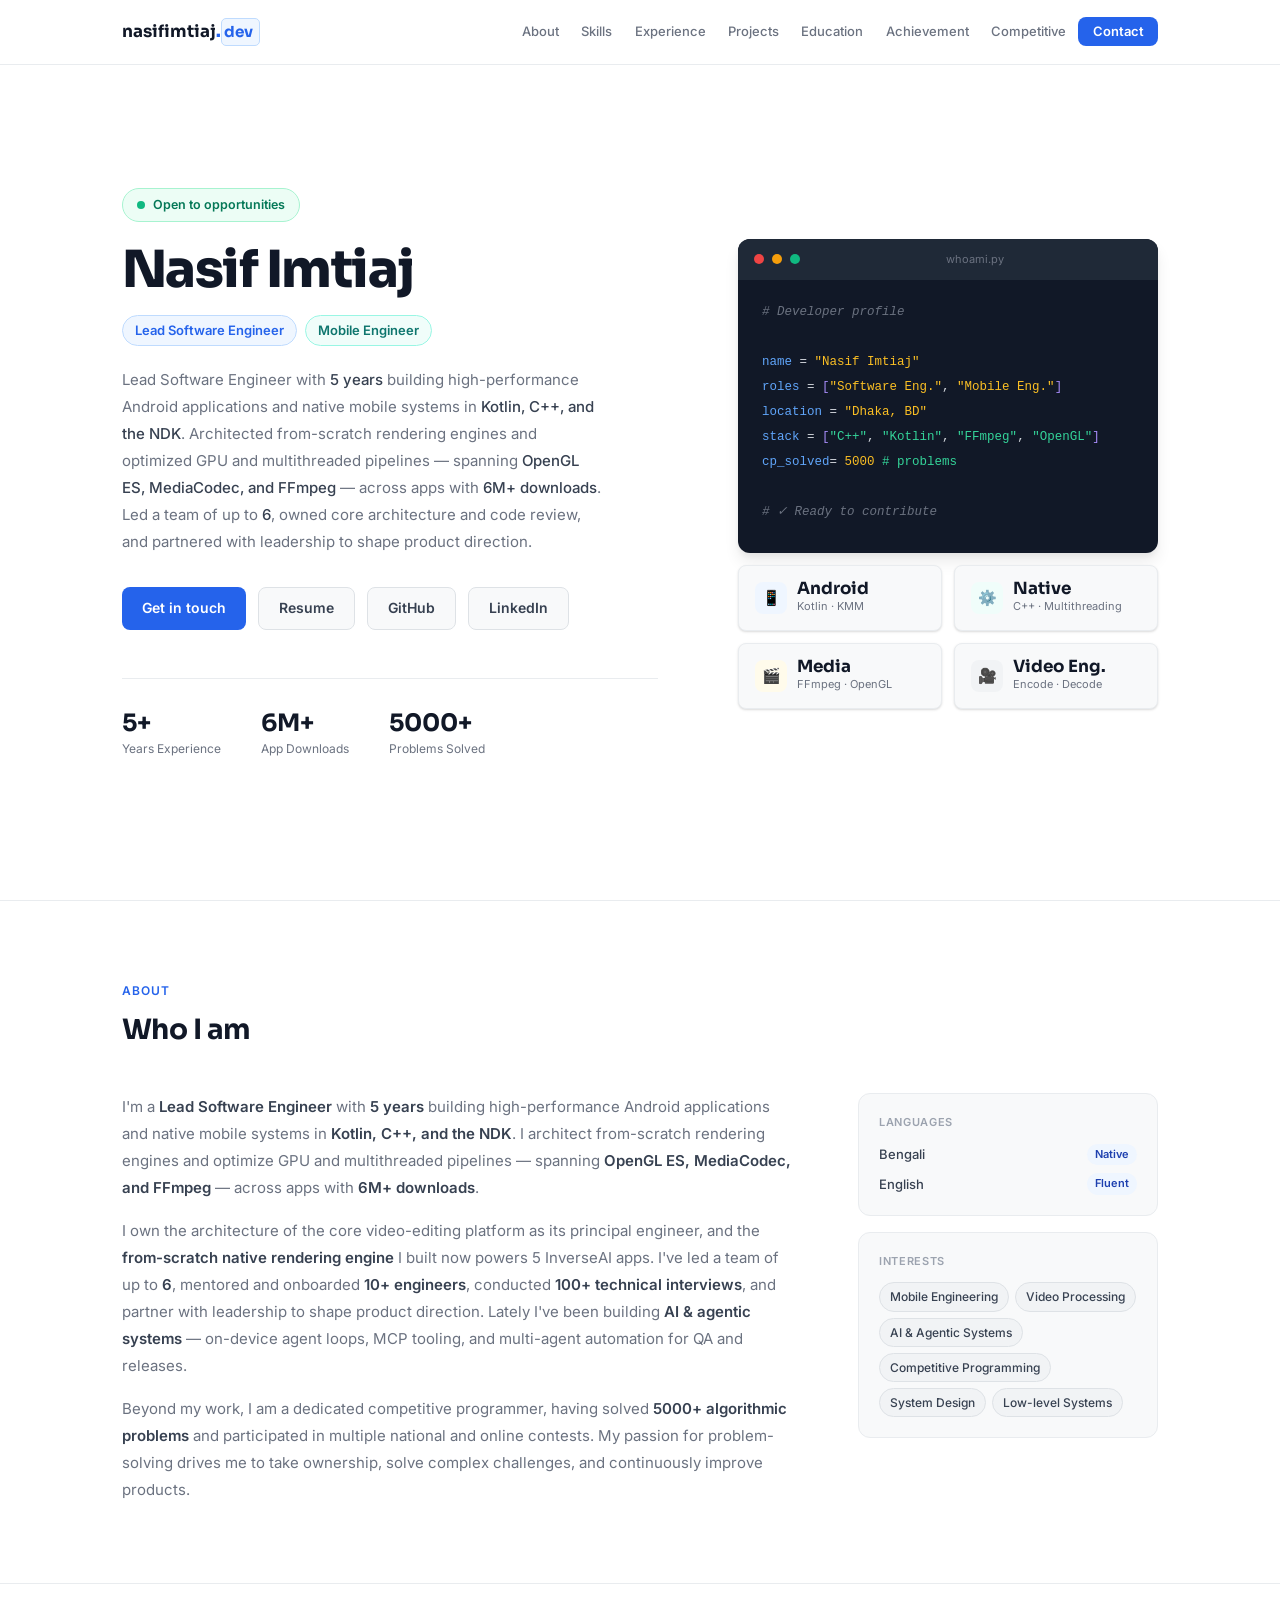
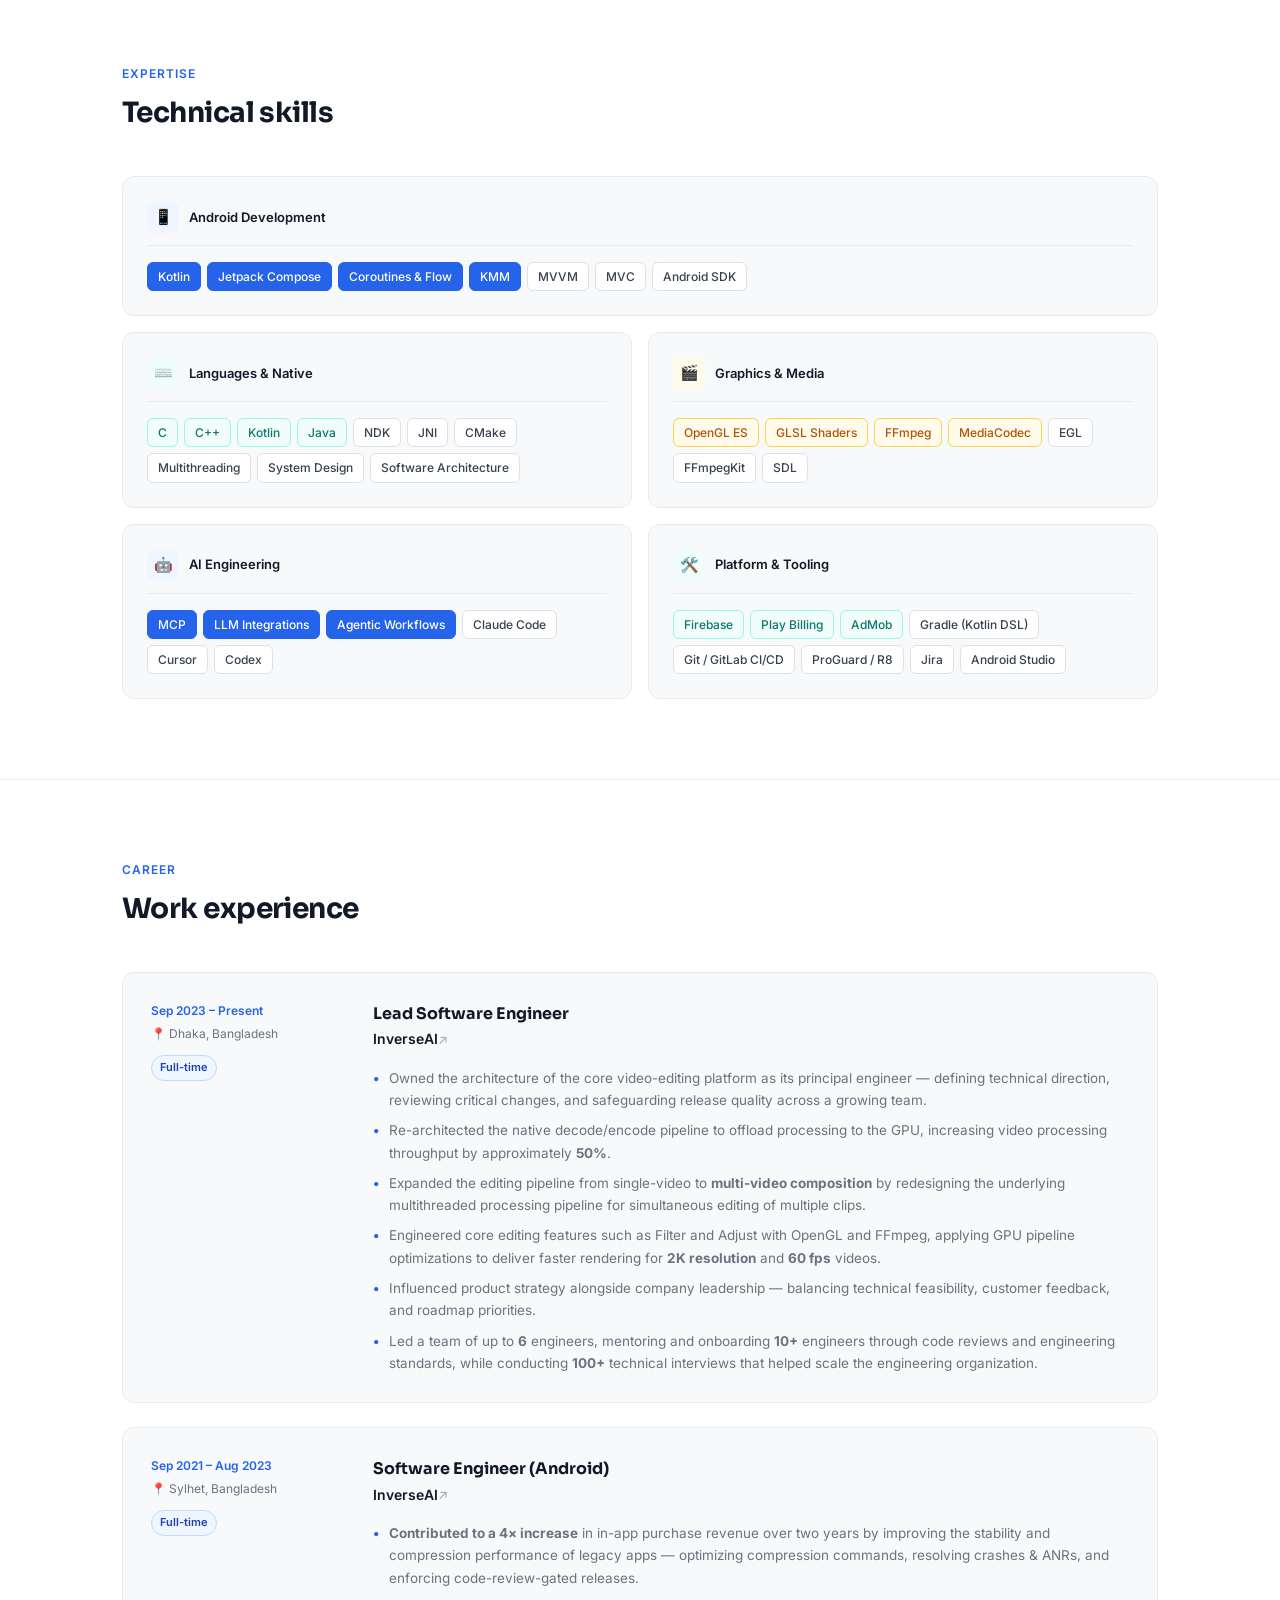
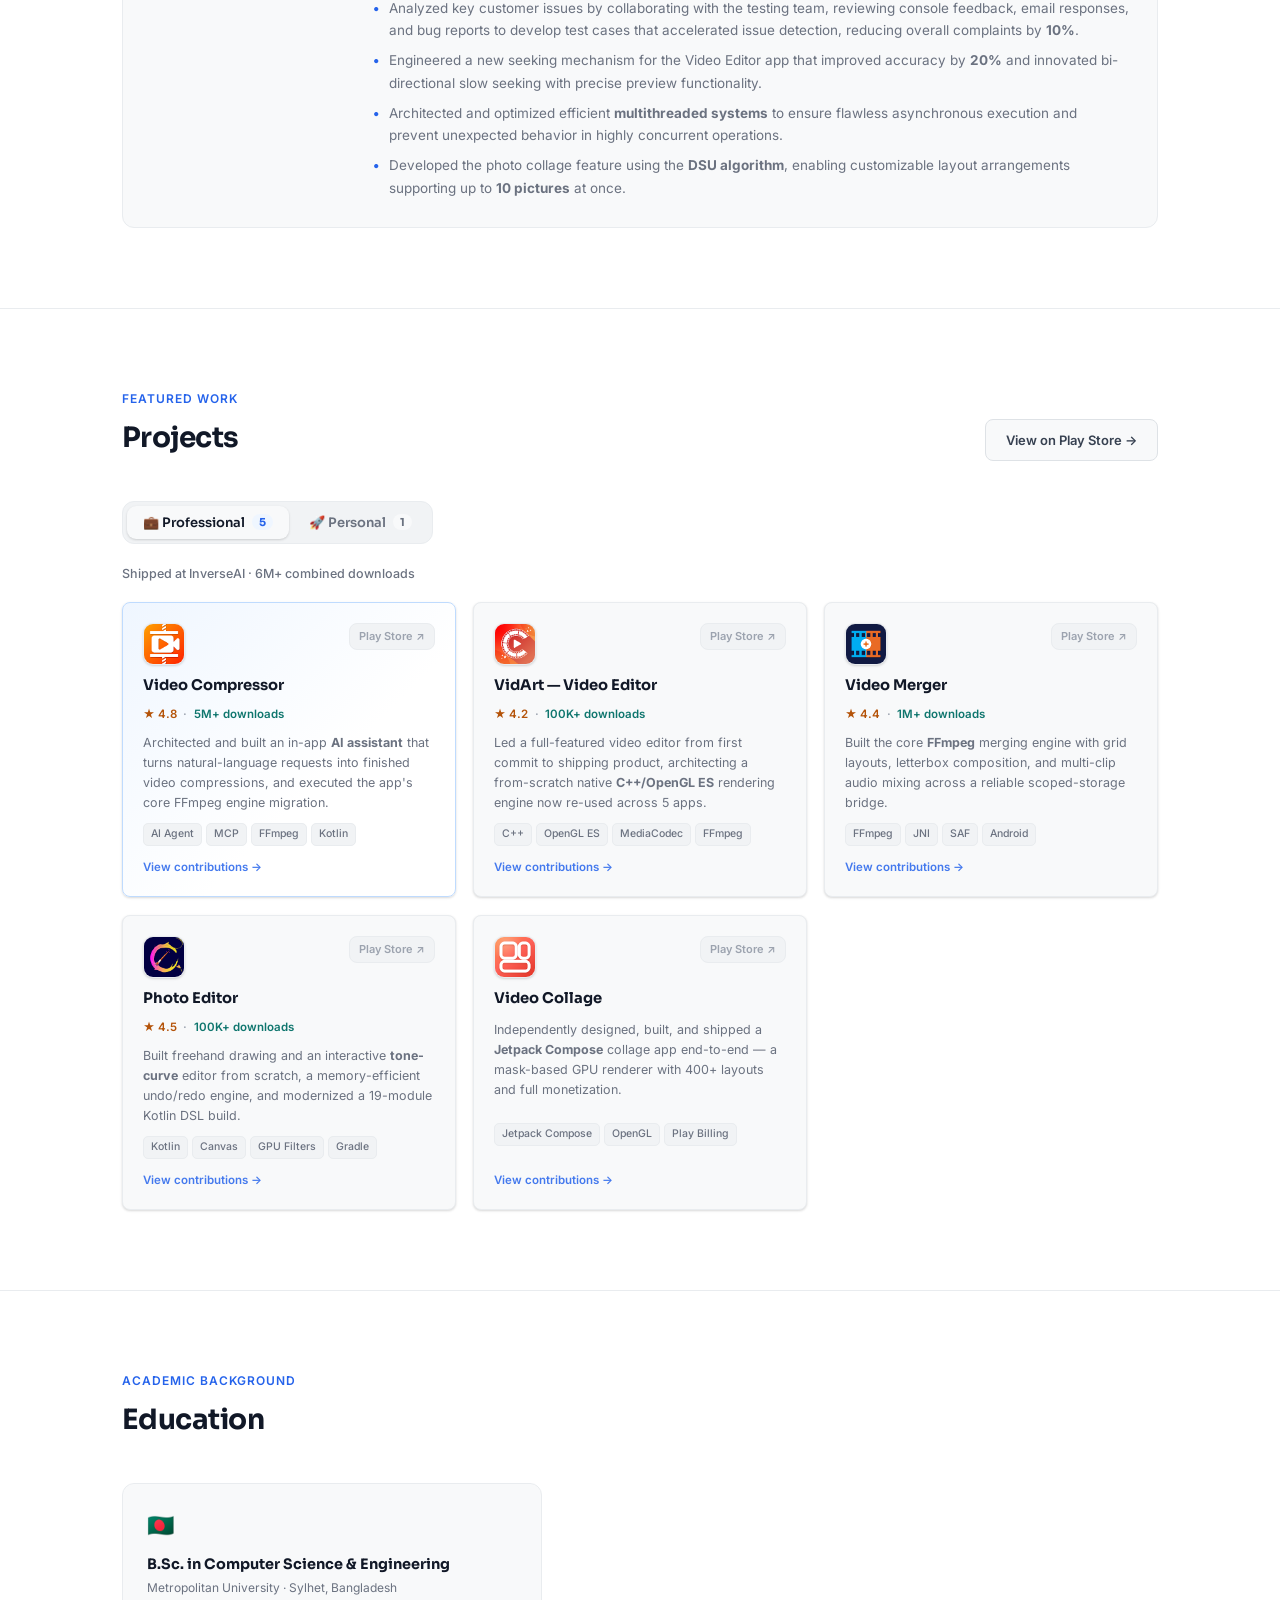
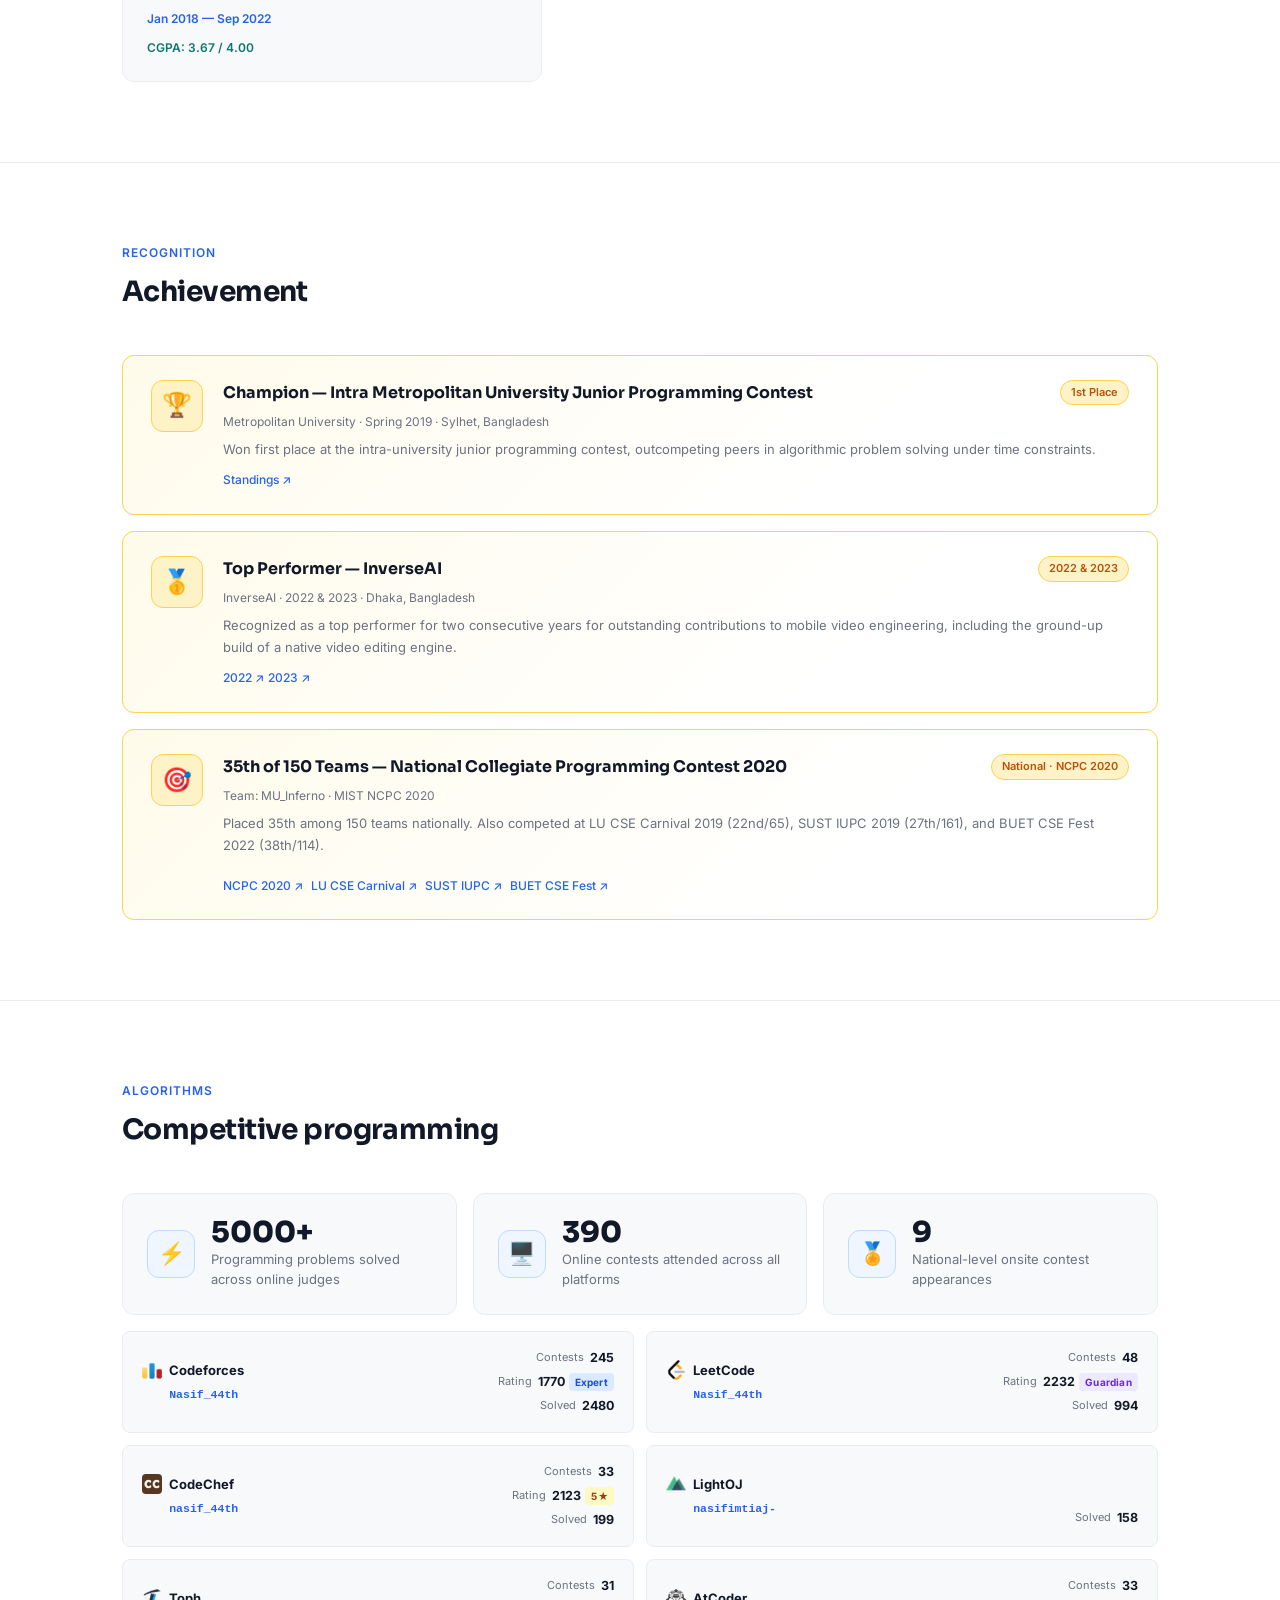
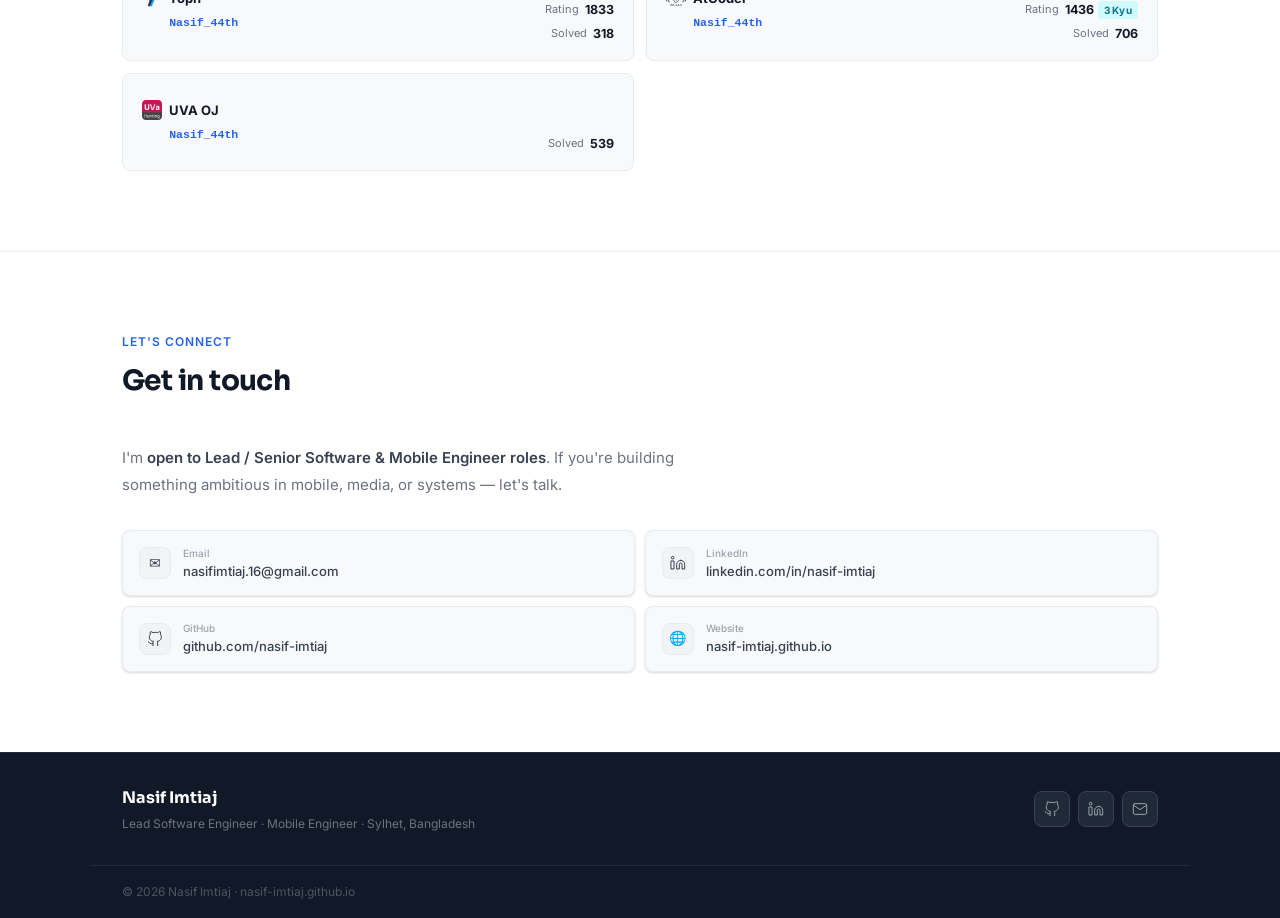
==== commit 84e51b7a: "Sync portfolio with updated resume; reposition to Android-native - Rewrite summary/about to "high-pe" ====
--- a/index.html
+++ b/index.html
@@ -4,9 +4,9 @@
   <meta charset="UTF-8">
   <meta name="viewport" content="width=device-width, initial-scale=1.0">
   <title>Nasif Imtiaj — Lead Software &amp; Mobile Engineer</title>
-  <meta name="description" content="Lead Software Engineer with ~5 years in high-performance mobile media — native C++, OpenGL ES, and FFmpeg video engines. Shipped apps totaling 6M+ downloads.">
+  <meta name="description" content="Lead Software Engineer with 5 years building high-performance Android applications and native mobile systems in Kotlin, C++, and the NDK — OpenGL ES, MediaCodec, and FFmpeg. Apps with 6M+ downloads.">
   <meta property="og:title" content="Nasif Imtiaj — Lead Software &amp; Mobile Engineer">
-  <meta property="og:description" content="Lead Software Engineer specializing in high-performance mobile media — native C++, OpenGL ES, and FFmpeg video engines. 6M+ app downloads shipped.">
+  <meta property="og:description" content="Lead Software Engineer building high-performance Android applications and native mobile systems in Kotlin, C++, and the NDK — OpenGL ES, MediaCodec, and FFmpeg. Apps with 6M+ downloads.">
   <meta property="og:url" content="https://nasif-imtiaj.github.io">
   <meta property="og:type" content="website">
   <meta property="og:image" content="https://nasif-imtiaj.github.io/assets/img/og-cover.png">
@@ -88,7 +88,7 @@
       <span class="role-chip teal">Mobile Engineer</span>
     </div>
     <p class="hero-desc f3">
-      Lead Software Engineer with <strong>~5 years</strong> specializing in high-performance mobile media — architecting native <strong>C++, OpenGL ES, and FFmpeg</strong> video engines for real-time editing, GPU rendering, and hardware-accelerated export. Shipped apps totaling <strong>6M+ downloads</strong>, led a team of up to <strong>6</strong>, and partnered with leadership to shape product and roadmap.
+      Lead Software Engineer with <strong>5 years</strong> building high-performance Android applications and native mobile systems in <strong>Kotlin, C++, and the NDK</strong>. Architected from-scratch rendering engines and optimized GPU and multithreaded pipelines — spanning <strong>OpenGL ES, MediaCodec, and FFmpeg</strong> — across apps with <strong>6M+ downloads</strong>. Led a team of up to <strong>6</strong>, owned core architecture and code review, and partnered with leadership to shape product direction.
     </p>
     <div class="hero-actions f4">
       <a href="mailto:nasifimtiaj.16@gmail.com" class="btn btn-primary">Get in touch</a>
@@ -152,10 +152,10 @@
     <div class="about-layout">
       <div class="about-text">
         <p>
-          I'm a <strong>Lead Software Engineer</strong> with <strong>~5 years</strong> specializing in high-performance mobile media. I architect native <strong>C++, OpenGL ES, and FFmpeg</strong> video engines for real-time editing, GPU rendering, and hardware-accelerated export — powering apps that have shipped <strong>6M+ downloads</strong> on the Play Store.
+          I'm a <strong>Lead Software Engineer</strong> with <strong>5 years</strong> building high-performance Android applications and native mobile systems in <strong>Kotlin, C++, and the NDK</strong>. I architect from-scratch rendering engines and optimize GPU and multithreaded pipelines — spanning <strong>OpenGL ES, MediaCodec, and FFmpeg</strong> — across apps with <strong>6M+ downloads</strong>.
         </p>
         <p>
-          I led the ground-up development of a <strong>from-scratch native rendering engine</strong> now re-used across 5 InverseAI apps, and I drive core product decisions — feature prioritization, market research, and roadmap planning. Along the way I've mentored <strong>10+ engineers</strong>, led a team of up to <strong>6</strong>, and conducted <strong>100+ technical interviews</strong>. Lately I've been building <strong>AI &amp; agentic systems</strong> — on-device agent loops, MCP tooling, and multi-agent automation for QA and releases.
+          I own the architecture of the core video-editing platform as its principal engineer, and the <strong>from-scratch native rendering engine</strong> I built now powers 5 InverseAI apps. I've led a team of up to <strong>6</strong>, mentored and onboarded <strong>10+ engineers</strong>, conducted <strong>100+ technical interviews</strong>, and partner with leadership to shape product direction. Lately I've been building <strong>AI &amp; agentic systems</strong> — on-device agent loops, MCP tooling, and multi-agent automation for QA and releases.
         </p>
         <p>
           Beyond my work, I am a dedicated competitive programmer, having solved <strong>5000+ algorithmic problems</strong> and participated in multiple national and online contests. My passion for problem-solving drives me to take ownership, solve complex challenges, and continuously improve products.
@@ -180,7 +180,7 @@
             <span class="itag">Video Processing</span>
             <span class="itag">AI &amp; Agentic Systems</span>
             <span class="itag">Competitive Programming</span>
-            <span class="itag">Cross-platform Dev</span>
+            <span class="itag">System Design</span>
             <span class="itag">Low-level Systems</span>
           </div>
         </div>
@@ -200,20 +200,16 @@
       <div class="skill-card wide">
         <div class="skill-card-header">
           <div class="skill-icon si-blue">📱</div>
-          <div class="skill-card-title">Mobile Development</div>
+          <div class="skill-card-title">Android Development</div>
         </div>
         <div class="tag-list">
           <span class="tag primary">Kotlin</span>
-          <span class="tag primary">Swift</span>
           <span class="tag primary">Jetpack Compose</span>
-          <span class="tag primary">SwiftUI</span>
+          <span class="tag primary">Coroutines &amp; Flow</span>
           <span class="tag primary">KMM</span>
-          <span class="tag">Coroutines</span>
-          <span class="tag">UIKit</span>
           <span class="tag">MVVM</span>
           <span class="tag">MVC</span>
           <span class="tag">Android SDK</span>
-          <span class="tag">iOS SDK</span>
         </div>
       </div>
 
@@ -228,11 +224,12 @@
           <span class="tag teal-tag">C++</span>
           <span class="tag teal-tag">Kotlin</span>
           <span class="tag teal-tag">Java</span>
-          <span class="tag teal-tag">Swift</span>
           <span class="tag">NDK</span>
           <span class="tag">JNI</span>
           <span class="tag">CMake</span>
           <span class="tag">Multithreading</span>
+          <span class="tag">System Design</span>
+          <span class="tag">Software Architecture</span>
         </div>
       </div>
 
@@ -257,17 +254,15 @@
       <div class="skill-card">
         <div class="skill-card-header">
           <div class="skill-icon si-blue">🤖</div>
-          <div class="skill-card-title">AI &amp; Agentic Engineering</div>
+          <div class="skill-card-title">AI Engineering</div>
         </div>
         <div class="tag-list">
           <span class="tag primary">MCP</span>
-          <span class="tag primary">Multi-agent Orchestration</span>
+          <span class="tag primary">LLM Integrations</span>
           <span class="tag primary">Agentic Workflows</span>
-          <span class="tag primary">LLM Automation</span>
           <span class="tag">Claude Code</span>
           <span class="tag">Cursor</span>
           <span class="tag">Codex</span>
-          <span class="tag">Antigravity</span>
         </div>
       </div>
 
@@ -286,7 +281,6 @@
           <span class="tag">ProGuard / R8</span>
           <span class="tag">Jira</span>
           <span class="tag">Android Studio</span>
-          <span class="tag">Xcode</span>
         </div>
       </div>
 
@@ -313,15 +307,12 @@
             <a href="https://inverseai.com/" class="exp-company-link" target="_blank" title="Visit InverseAI"><span class="exp-company">InverseAI</span> ↗</a>
           </div>
           <ul class="exp-bullets">
-            <li>Led the development of a video editor app from the ground up, designing an extensible codebase for Android and iOS to support feature expansion and making key decisions on feature development, design and release timelines for a successful launch.</li>
-            <li>Utilized GPU resources to boost decoding and encoding speed by approximately <strong>50%</strong>.</li>
-            <li>Improved the multithreading structure to allow users to add multiple videos at once, providing a dynamic user experience.</li>
-            <li>Built core features such as Filter and Adjust using OpenGL and FFmpeg through in-depth research and optimizations to provide faster rendering for <strong>2K resolution</strong> and <strong>60 fps</strong> videos.</li>
-            <li>Built a multi-video collage module capable of handling up to <strong>9 videos</strong> with synchronized playback.</li>
-            <li>Strengthened overall app quality and Play Store performance by keeping crash and ANR rates well within Google's required thresholds.</li>
-            <li>Drove core product decisions — feature prioritization, market research, and roadmap planning — directly shaping which features shipped in a product-driven company.</li>
-            <li>Mentored and onboarded <strong>10+</strong> engineers and led a team of up to <strong>6</strong>, running code reviews and establishing coding standards to ramp new hires to independent delivery.</li>
-            <li>Conducted <strong>100+</strong> technical interviews, driving engineering hiring decisions as the team scaled.</li>
+            <li>Owned the architecture of the core video-editing platform as its principal engineer — defining technical direction, reviewing critical changes, and safeguarding release quality across a growing team.</li>
+            <li>Re-architected the native decode/encode pipeline to offload processing to the GPU, increasing video processing throughput by approximately <strong>50%</strong>.</li>
+            <li>Expanded the editing pipeline from single-video to <strong>multi-video composition</strong> by redesigning the underlying multithreaded processing pipeline for simultaneous editing of multiple clips.</li>
+            <li>Engineered core editing features such as Filter and Adjust with OpenGL and FFmpeg, applying GPU pipeline optimizations to deliver faster rendering for <strong>2K resolution</strong> and <strong>60 fps</strong> videos.</li>
+            <li>Influenced product strategy alongside company leadership — balancing technical feasibility, customer feedback, and roadmap priorities.</li>
+            <li>Led a team of up to <strong>6</strong> engineers, mentoring and onboarding <strong>10+</strong> engineers through code reviews and engineering standards, while conducting <strong>100+</strong> technical interviews that helped scale the engineering organization.</li>
           </ul>
         </div>
       </div>
@@ -338,12 +329,11 @@
             <a href="https://inverseai.com/" class="exp-company-link" target="_blank" title="Visit InverseAI"><span class="exp-company">InverseAI</span> ↗</a>
           </div>
           <ul class="exp-bullets">
-            <li>Enhanced the performance and stability of legacy apps by optimizing compression commands, resolving crashes &amp; ANRs, and conducting code reviews, leading to a <strong>4× increase</strong> in in-app purchase revenue.</li>
-            <li>Analyzed key customer issues by collaborating with the testing team, reviewing console feedback and bug reports to build test cases that reduced overall complaints by <strong>10%</strong>.</li>
+            <li><strong>Contributed to a 4× increase</strong> in in-app purchase revenue over two years by improving the stability and compression performance of legacy apps — optimizing compression commands, resolving crashes &amp; ANRs, and enforcing code-review-gated releases.</li>
+            <li>Analyzed key customer issues by collaborating with the testing team, reviewing console feedback, email responses, and bug reports to develop test cases that accelerated issue detection, reducing overall complaints by <strong>10%</strong>.</li>
             <li>Engineered a new seeking mechanism for the Video Editor app that improved accuracy by <strong>20%</strong> and innovated bi-directional slow seeking with precise preview functionality.</li>
-            <li>Architected and optimized efficient multithreaded systems to ensure flawless asynchronous execution in highly concurrent operations.</li>
+            <li>Architected and optimized efficient <strong>multithreaded systems</strong> to ensure flawless asynchronous execution and prevent unexpected behavior in highly concurrent operations.</li>
             <li>Developed the photo collage feature using the <strong>DSU algorithm</strong>, enabling customizable layout arrangements supporting up to <strong>10 pictures</strong> at once.</li>
-            <li>Modularized reusable components of existing projects to reduce coding redundancy, improving reliability and maintenance.</li>
           </ul>
         </div>
       </div>
@@ -380,7 +370,7 @@
         </div>
         <div class="project-name">Video Compressor</div>
         <div class="project-meta"><span class="pm-star">★ 4.8</span><span class="pm-sep">·</span><span class="pm-dl">5M+ downloads</span></div>
-        <div class="project-desc">Spearheaded the 2026 flagship <strong>AI assistant</strong> that turns natural-language requests into finished video compressions, and executed the app's core FFmpeg engine migration.</div>
+        <div class="project-desc">Architected and built an in-app <strong>AI assistant</strong> that turns natural-language requests into finished video compressions, and executed the app's core FFmpeg engine migration.</div>
         <div class="project-tags">
           <span class="ptag">AI Agent</span>
           <span class="ptag">MCP</span>
@@ -391,7 +381,7 @@
         <div class="pd-detail" hidden>
           <h4 class="modal-sec">Contribution &amp; Work</h4>
           <ul class="pd-bullets">
-            <li><strong>Spearheaded</strong> the 2026 flagship feature — an in-app <strong>AI assistant</strong> that turns natural-language requests into finished video compressions — architecting an on-device agent loop that exposes <strong>16 tools</strong> across <strong>9 compression profiles</strong>.</li>
+            <li><strong>Architected and built</strong> an in-app <strong>AI assistant</strong> that turns natural-language requests into finished video compressions — an on-device agent loop that exposes <strong>16 tools</strong> across <strong>9 compression profiles</strong>.</li>
             <li><strong>Engineered</strong> the assistant's compression engine bridge, mapping validated AI plans into the FFmpeg pipeline across <strong>22 container formats</strong> and <strong>19 video codecs</strong>, with tested invariants that prevent native-encoder crashes.</li>
             <li><strong>Executed</strong> the app's core FFmpeg engine migration behind a legacy-API-preserving adapter, landing a major dependency upgrade without regressing existing features.</li>
             <li><strong>Accelerated</strong> responsiveness on large videos by moving compression, execution, and metadata work off the UI thread and eliminating a recurring class of concurrency-driven memory leaks.</li>
@@ -516,6 +506,7 @@
           <h4 class="modal-sec">Contribution &amp; Work</h4>
           <ul class="pd-bullets">
             <li><strong>Independently</strong> designed, built, and shipped a Jetpack Compose Android photo/video collage app end-to-end — architecture, editing engine, and monetization.</li>
+            <li><strong>Architected</strong> a synchronized <strong>multi-video collage</strong> engine supporting playback of up to <strong>9 concurrent video streams</strong>.</li>
             <li><strong>Engineered</strong> a mask-based GPU collage renderer with <strong>400+ layouts</strong>, root-causing and fixing native OpenGL/MediaCodec export defects — hardware-decoder exhaustion, EGL-context loss, and black-cell texture failures — to deliver smooth multi-clip output.</li>
             <li><strong>Built</strong> a complete monetization stack — a Play Billing subscription paywall with settlement-safe entitlement, rewarded, interstitial, and app-open ads, an in-house cross-promo fallback, and per-feature premium gating.</li>
             <li><strong>Automated</strong> visual QA with a computer-vision test harness that validates every generated layout mask against its reference icon on real devices, catching mismatches a simpler check missed.</li>
@@ -626,7 +617,7 @@
           </div>
           <div class="achievement-sub">InverseAI · 2022 &amp; 2023 · Dhaka, Bangladesh</div>
           <div class="achievement-desc">
-            Recognized as a top performer for two consecutive years for outstanding contributions to mobile video engineering, including the ground-up build of a cross-platform video editing engine.
+            Recognized as a top performer for two consecutive years for outstanding contributions to mobile video engineering, including the ground-up build of a native video editing engine.
           </div>
           <div class="achievement-links">
             <a href="https://www.linkedin.com/posts/inverse-ai_congratulations-topperformers-profitsharing-activity-7026847256158896128-IwQj/" class="achievement-link" target="_blank">2022 ↗</a>
